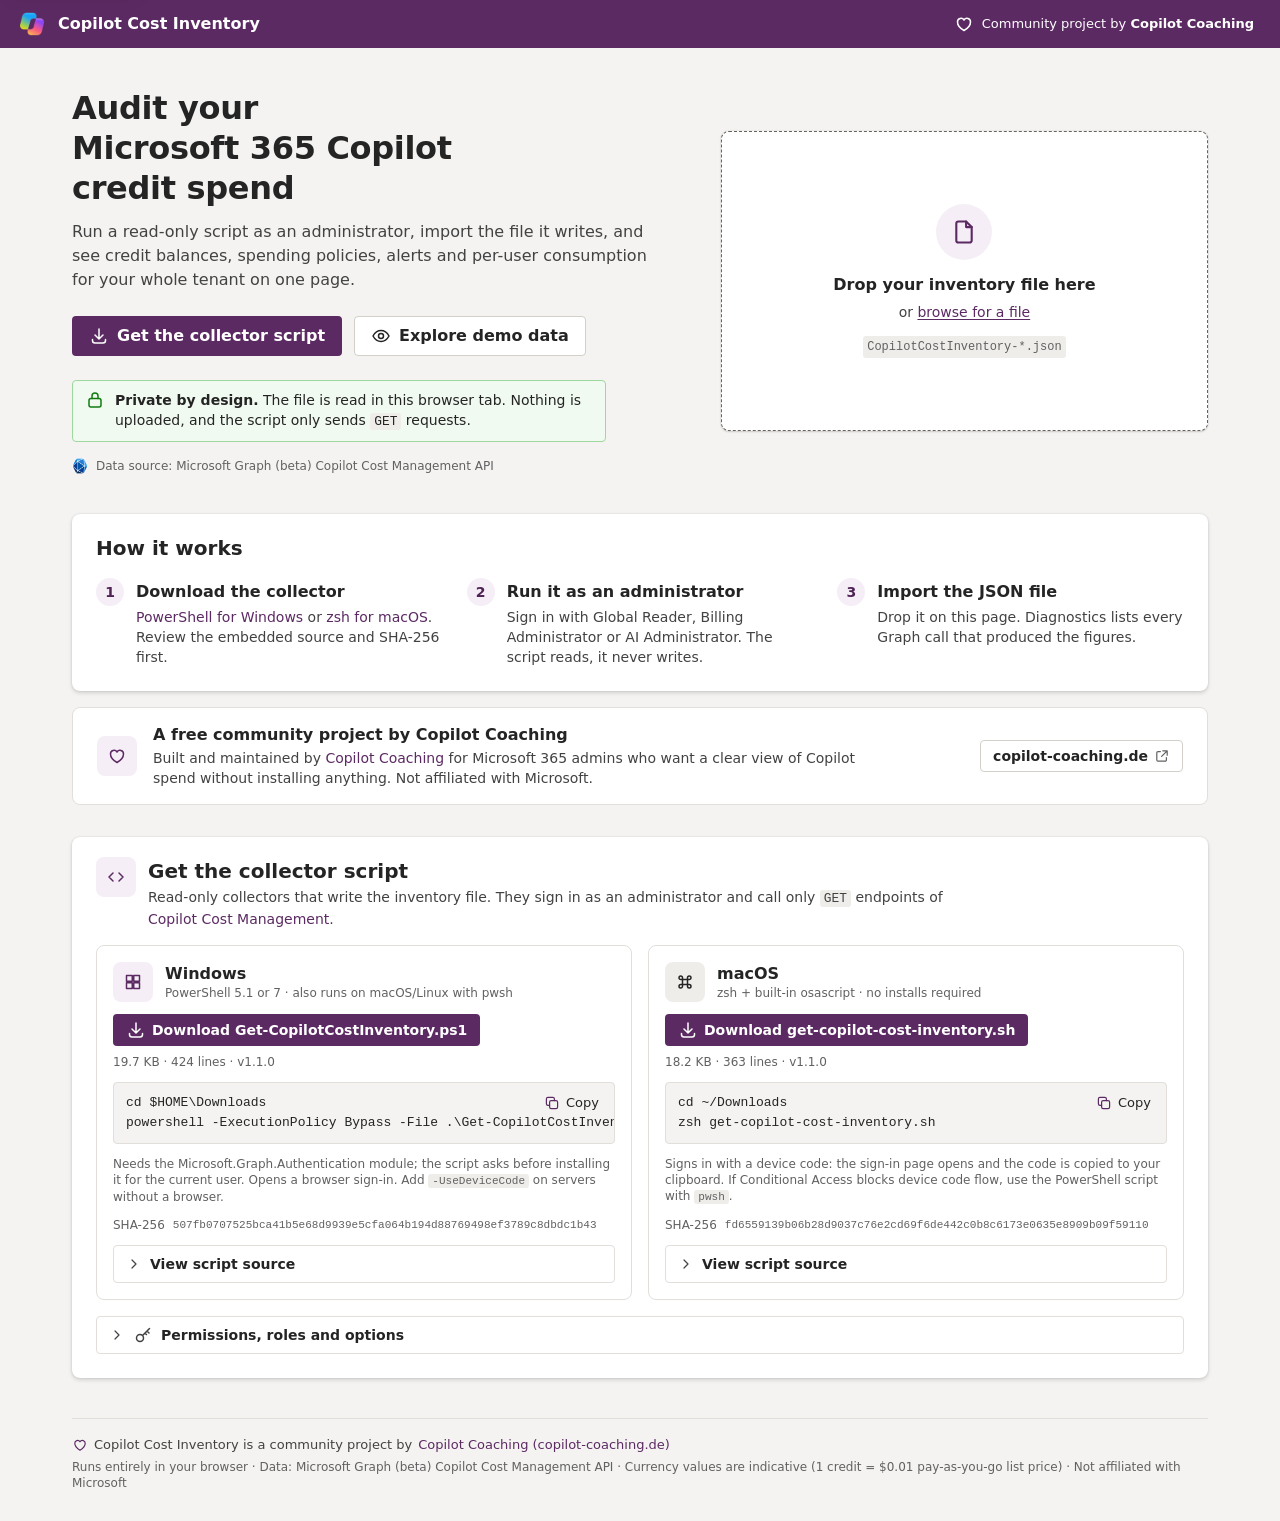
==== index.html @ 0630f965 "feat: initial import of Copilot Cost Inventory viewer and collector scripts Co-authored-by: Copilot " ====
<!doctype html>
<!--
  Copilot Cost Inventory viewer - generated by build.mjs from src/. Do not edit index.html directly.
  A community project by Copilot Coaching (copilot-coaching.de)

  Direction contract
  THESIS: A Microsoft 365 admin-center grade report for one tenant snapshot; it should feel like a page Microsoft forgot to ship.
  OWN-WORLD: Fluent 2 admin idiom - suite bar, collapsible nav rail, command bar, DetailsList tables, status icons, plum accent #5c2a63 on warm #f4f3f1.
  STORY: Import a file, see the whole tenant at once (balance, services, limits, policies, users, API calls), drill into any row.
  FIRST VIEWPORT: Landing - what it does, privacy promise, drop zone. Dashboard - tenant header, five KPIs, three charts.
  FORM: Dense cards, honest snapshot charts only (donuts, columns, bars, bullet meters with alert ticks), no time series,
  motion limited to data drawing in, count-up, nav indicator and row expansion.
-->
<html lang="en">
<head>
<meta charset="utf-8">
<meta name="viewport" content="width=device-width, initial-scale=1, viewport-fit=cover">
<meta name="description" content="Offline viewer for Microsoft 365 Copilot cost inventories: credits, spending policies and per-user consumption.">
<meta name="color-scheme" content="light dark">
<title>Copilot Cost Inventory</title>
<link rel="icon" href="[data-uri]">
<style>
/* Copilot Cost Inventory - Fluent 2 admin idiom. Tokens follow Fluent 2 web (light + dark). */
:root {
  color-scheme: light;
  --font: "Segoe UI Variable Text", "Segoe UI", -apple-system, BlinkMacSystemFont, system-ui, Roboto, "Helvetica Neue", sans-serif;
  --mono: ui-monospace, "Cascadia Mono", "SF Mono", Menlo, Consolas, monospace;
  --decel: cubic-bezier(0.1, 0.9, 0.2, 1);
  --std: cubic-bezier(0.33, 0, 0.67, 1);

  --bg: #f4f3f1; --nav: #ebe9e6; --nav-hover: #e2dfdb; --card: #ffffff; --card-2: #f9f8f7; --subtle: #efedea;
  --hover: #f7f6f4; --pressed: #e6e3df; --row-sel: #f5eef6; --detail: #f9f8f7; --code: #f4f3f1; --track: #ebe8e4;
  --stroke: #e2dfda; --stroke-2: #d3cfc9; --stroke-3: #efedea; --stroke-acc: #66625c;
  --fg1: #242424; --fg2: #424242; --fg3: #616161; --fg-dis: #bdbab5; --focus: #000000;
  --suite: #5c2a63; --brand: #5c2a63; --brand-bg: #5c2a63; --brand-hover: #4e2354; --brand-pressed: #3d1b42;
  --link: #5c2a63; --brand-tint: #f5eef6; --brand-fg: #4e2354; --brand-stroke: #dbc6de;
  --good: #107c10; --good-bg: #f1faf1; --good-bd: #9fd89f;
  --warn: #bc4b09; --warn-mark: #f7630c; --warn-bg: #fff9f5; --warn-bd: #fdcfb4;
  --bad: #c50f1f; --bad-bg: #fdf3f4; --bad-bd: #eeacb2;
  --muted: #8a8a8a; --viz-rest: #d2b7d6;
  --gold-bg: #fbf4dc; --gold-fg: #6f5600;
  --v1: #5c2a63; --v2: #2aa0a4; --v3: #ca5010; --v4: #e3008c; --v5: #57811b; --v6: #ae8c00; --v7: #3a96dd; --v8: #9373c0;
  --tip-bg: #242424; --tip-fg: #ffffff;
  --sh-2: 0 0 2px rgba(0, 0, 0, .12), 0 1px 2px rgba(0, 0, 0, .14);
  --sh-4: 0 0 2px rgba(0, 0, 0, .12), 0 2px 4px rgba(0, 0, 0, .14);
  --sh-16: 0 0 2px rgba(0, 0, 0, .12), 0 8px 16px rgba(0, 0, 0, .14);
  --sh-64: 0 0 8px rgba(0, 0, 0, .12), 0 32px 64px rgba(0, 0, 0, .14);
}
@media (prefers-color-scheme: dark) {
  :root {
    color-scheme: dark;
    --bg: #1e1d1c; --nav: #1a1918; --nav-hover: #2d2b29; --card: #292827; --card-2: #2e2d2b; --subtle: #33312f;
    --hover: #33312f; --pressed: #1e1d1c; --row-sel: #33203a; --detail: #242322; --code: #1e1d1c; --track: #3d3b39;
    --stroke: #3d3b39; --stroke-2: #52504d; --stroke-3: #33312f; --stroke-acc: #adaaa6;
    --fg1: #ffffff; --fg2: #d6d6d6; --fg3: #adadad; --fg-dis: #5c5a57; --focus: #ffffff;
    --suite: #4a2250; --brand: #cf9bd6; --brand-bg: #7a3a83; --brand-hover: #8a4894; --brand-pressed: #5c2a63;
    --link: #d9addf; --brand-tint: #2e1a31; --brand-fg: #e3c4e7; --brand-stroke: #5b3261;
    --good: #54b054; --good-bg: #052505; --good-bd: #107c10;
    --warn: #faa06b; --warn-mark: #f87528; --warn-bg: #411200; --warn-bd: #b44b0f;
    --bad: #dc626d; --bad-bg: #3b0509; --bad-bd: #8e1923;
    --muted: #8a8a8a; --viz-rest: #5b3a60;
    --gold-bg: #2e2600; --gold-fg: #e0c35a;
    --v1: #cf9bd6; --v2: #41b6ba; --v3: #e9835e; --v4: #f06cc0; --v5: #8cbd47; --v6: #d9b300; --v7: #8ac7f7; --v8: #b696e0;
    --tip-bg: #f5f5f5; --tip-fg: #242424;
    --sh-2: 0 0 2px rgba(0, 0, 0, .24), 0 1px 2px rgba(0, 0, 0, .28);
    --sh-4: 0 0 2px rgba(0, 0, 0, .24), 0 2px 4px rgba(0, 0, 0, .28);
    --sh-16: 0 0 2px rgba(0, 0, 0, .24), 0 8px 16px rgba(0, 0, 0, .28);
    --sh-64: 0 0 8px rgba(0, 0, 0, .24), 0 32px 64px rgba(0, 0, 0, .28);
  }
}

/* ---------- base ---------- */
*, *::before, *::after { box-sizing: border-box; }
html { scroll-behavior: smooth; -webkit-text-size-adjust: 100%; }
body { margin: 0; background: var(--bg); color: var(--fg1); font: 14px/20px var(--font); -webkit-font-smoothing: antialiased; }
h1, h2, h3, h4, p, ul, ol, dl, figure { margin: 0; }
a { color: var(--link); text-decoration: none; }
a:hover { text-decoration: underline; }
button, input, select { font: inherit; color: inherit; }
code, .mono { font-family: var(--mono); }
code { font-size: .92em; background: var(--subtle); border-radius: 3px; padding: 1px 4px; }
:focus-visible { outline: 2px solid var(--focus); outline-offset: 2px; border-radius: 4px; }
::selection { background: var(--brand-stroke); color: var(--fg1); }
svg.i { width: 20px; height: 20px; flex: none; fill: none; stroke: currentColor; stroke-width: 1.5; stroke-linecap: round; stroke-linejoin: round; }
svg.cr { width: .78em; height: .78em; margin-left: .22em; vertical-align: -.06em; fill: none; stroke: currentColor; stroke-width: 1.7; stroke-linecap: round; opacity: .62; }
/* Microsoft product logos: full color, never tinted; one data URI each after build */
.logo { display: inline-block; flex: none; width: 16px; height: 16px; background: center / contain no-repeat; -webkit-print-color-adjust: exact; print-color-adjust: exact; }
.lg-copilot { background-image: url("[data-uri]"); }
.lg-cowork { background-image: url("[data-uri]"); }
.lg-sharepoint { background-image: url("[data-uri]"); }
.lg-onedrive { background-image: url("[data-uri]"); }
.lg-agent { background-image: url("[data-uri]"); }
.lg-azure-subscription { background-image: url("[data-uri]"); }
.small { font-size: 12px; line-height: 16px; }
.muted { color: var(--fg3); }
.num, .m, .count, .kv, .hv, .cv { font-variant-numeric: tabular-nums; }
.num { text-align: right; white-space: nowrap; }
.m { display: inline-block; white-space: nowrap; }
.spacer { flex: 1; }
.skiplink { position: absolute; left: 8px; top: -48px; z-index: 200; background: var(--card); color: var(--fg1); padding: 8px 12px; border-radius: 4px; box-shadow: var(--sh-16); }
.skiplink:focus { top: 8px; }
body[data-view="landing"] .view-dash, body[data-view="dash"] .view-landing,
body[data-view="landing"] .view-dash-inline, body[data-view="dash"] .view-landing-inline { display: none !important; }

/* ---------- suite header ---------- */
.suite { position: sticky; top: 0; z-index: 40; height: 48px; display: flex; align-items: center; gap: 16px; padding: 0 16px; background: var(--suite); color: #fff; }
.suite a { color: #fff; }
.brand { display: flex; align-items: center; gap: 10px; font-size: 16px; line-height: 22px; border-radius: 4px; }
.brand:hover { text-decoration: none; }
.brand b { font-weight: 600; }
.brand .tile { width: 32px; height: 32px; display: grid; place-content: center; border-radius: 4px; transition: background .15s var(--std); }
.brand:hover .tile { background: rgba(255, 255, 255, .16); }
.brand .logo { width: 24px; height: 24px; }
.tenant-name { padding-left: 16px; border-left: 1px solid rgba(255, 255, 255, .45); font-size: 14px; white-space: nowrap; overflow: hidden; text-overflow: ellipsis; }
.tenant-name:empty { display: none; }
.credit-link { display: flex; align-items: center; gap: 8px; font-size: 13px; padding: 6px 10px; border-radius: 4px; white-space: nowrap; transition: background .15s var(--std); }
.credit-link:hover { background: rgba(255, 255, 255, .14); text-decoration: none; }
.credit-link b { font-weight: 600; }
.suite :focus-visible { outline-color: #fff; }

/* ---------- shell ---------- */
body[data-view="landing"] main { max-width: 1200px; margin: 0 auto; padding: 40px 32px 32px; }
body[data-view="dash"] .shell { display: grid; grid-template-columns: 232px minmax(0, 1fr); align-items: start; }
body[data-view="dash"] main { padding: 0 32px 32px; max-width: 1680px; min-width: 0; }
main:focus { outline: none; }
.nav-dash { position: sticky; top: 48px; z-index: 32; height: calc(100vh - 48px); overflow-y: auto; background: var(--nav); border-right: 1px solid var(--stroke); padding: 12px 8px; display: flex; flex-direction: column; gap: 2px; }
.nav-dash a { position: relative; z-index: 1; display: flex; align-items: center; gap: 12px; padding: 8px 12px; border-radius: 4px; color: var(--fg1); font-size: 14px; line-height: 20px; transition: background .15s var(--std); }
.nav-dash a svg { color: var(--fg2); }
.nav-dash a:hover { background: var(--nav-hover); text-decoration: none; }
.nav-dash a.active { background: var(--card); font-weight: 600; box-shadow: var(--sh-2); }
.nav-dash a.active svg { color: var(--brand); }
.nav-dash .ind { position: absolute; z-index: 2; left: 8px; top: 0; width: 3px; height: 20px; border-radius: 2px; background: var(--brand); opacity: 0; transform-origin: 0 0;
  transform: translateY(calc(var(--y, 12px) + 8px)) scaleY(var(--sy, 1)); transition: transform .3s var(--decel), opacity .15s; pointer-events: none; }
.nav-dash.ready .ind { opacity: 1; }
.nav-toggle { position: relative; z-index: 1; flex: none; display: flex; align-items: center; width: 44px; height: 36px; padding: 0 12px; margin-bottom: 6px; border: 0; border-radius: 4px; background: none; color: var(--fg2); cursor: pointer; transition: background .15s var(--std), color .15s var(--std); }
.nav-toggle:hover { background: var(--nav-hover); color: var(--fg1); }
.nav-toggle:active { background: var(--pressed); }
.nav-dash [data-tip]::after { content: attr(data-tip); position: absolute; left: calc(100% + 8px); top: 50%; z-index: 3; padding: 5px 10px 6px; border-radius: 4px; background: var(--tip-bg); color: var(--tip-fg); box-shadow: var(--sh-16);
  font-size: 12px; line-height: 16px; font-weight: 400; white-space: nowrap; pointer-events: none; opacity: 0; transform: translate(-4px, -50%); transition: opacity .12s var(--std), transform .2s var(--decel); }
.nav-dash a[data-tip]::after { display: none; }
.nav-dash [data-tip]:hover::after { opacity: 1; transform: translate(0, -50%); transition-delay: .3s; }
.nav-dash [data-tip]:focus-visible::after { opacity: 1; transform: translate(0, -50%); }
@media (min-width: 1025px) {
  body.nav-collapsed[data-view="dash"] .shell { grid-template-columns: 60px minmax(0, 1fr); }
  .nav-collapsed .nav-dash { overflow: visible; }
  .nav-collapsed .nav-dash a { gap: 0; }
  .nav-collapsed .nav-dash .lbl { position: absolute; width: 1px; height: 1px; overflow: hidden; clip: rect(0 0 0 0); white-space: nowrap; }
  .nav-collapsed .nav-dash a[data-tip]::after { display: block; }
}
::view-transition-old(root), ::view-transition-new(root) { animation-duration: .18s; animation-timing-function: var(--std); }
#overview, #policies, #users, #diagnostics, #scripts, #balance { scroll-margin-top: 112px; }

/* ---------- command bar ---------- */
.cmdbar { position: sticky; top: 48px; z-index: 30; display: flex; flex-wrap: wrap; align-items: center; gap: 4px; margin: 0 -32px 16px; padding: 8px 32px; background: var(--bg); border-bottom: 1px solid var(--stroke); }
.unit-label { font-size: 13px; color: var(--fg2); margin-right: 8px; }
.unit-switch { position: relative; display: inline-grid; grid-template-columns: repeat(3, 1fr); padding: 2px; border-radius: 4px; background: var(--subtle); border: 1px solid var(--stroke); }
.unit-switch .thumb { position: absolute; top: 2px; bottom: 2px; left: 2px; width: calc((100% - 4px) / 3); border-radius: 3px; background: var(--card); box-shadow: var(--sh-2);
  transform: translateX(calc(var(--i, 0) * 100%)); transition: transform .25s var(--decel); }
.unit-switch button { position: relative; z-index: 1; height: 26px; padding: 0 12px; border: 0; background: none; color: var(--fg2); font-size: 13px; font-weight: 600; cursor: pointer; border-radius: 3px; transition: color .15s; }
.unit-switch button[aria-checked="true"] { color: var(--brand-fg); }
.unit-switch button:hover { color: var(--fg1); }

/* ---------- buttons ---------- */
.btn { display: inline-flex; align-items: center; justify-content: center; gap: 6px; height: 32px; padding: 0 12px; border-radius: 4px; border: 1px solid var(--stroke-2); background: var(--card); color: var(--fg1);
  font-size: 14px; font-weight: 600; line-height: 20px; white-space: nowrap; cursor: pointer; text-decoration: none; transition: background .15s var(--std), border-color .15s var(--std), color .15s var(--std); }
.btn:hover { background: var(--hover); border-color: var(--stroke-acc); text-decoration: none; }
.btn:active { background: var(--pressed); }
.btn.primary { background: var(--brand-bg); border-color: transparent; color: #fff; }
.btn.primary:hover { background: var(--brand-hover); }
.btn.primary:active { background: var(--brand-pressed); }
.btn.subtle { background: transparent; border-color: transparent; font-weight: 400; }
.btn.subtle svg { color: var(--brand); }
.btn.subtle:hover { background: var(--subtle); }
.btn.large { height: 40px; padding: 0 16px; font-size: 16px; line-height: 22px; gap: 8px; }
.btn.small { height: 28px; padding: 0 8px; font-size: 13px; }
.btn.small svg { width: 16px; height: 16px; }
.btn:disabled { background: var(--subtle); border-color: var(--stroke); color: var(--fg-dis); cursor: not-allowed; }
.btn:disabled svg { color: var(--fg-dis); }
.row { display: flex; flex-wrap: wrap; align-items: center; gap: 8px 12px; }
.nw { white-space: nowrap; }
.tag { display: inline-flex; align-items: center; height: 20px; padding: 0 8px; border-radius: 4px; background: var(--brand-tint); color: var(--brand-fg); border: 1px solid var(--brand-stroke); font-size: 12px; font-weight: 600; white-space: nowrap; }

/* ---------- message bars ---------- */
.msg { display: flex; align-items: flex-start; gap: 10px; padding: 9px 12px; border-radius: 4px; border: 1px solid var(--stroke); background: var(--card-2); font-size: 14px; line-height: 20px; }
.msg > div { flex: 1; min-width: 0; padding-top: 0; }
.msg > svg.i { margin-top: 0; }
.msg .btn { flex: none; align-self: center; height: 28px; font-size: 13px; }
.msg.success { background: var(--good-bg); border-color: var(--good-bd); } .msg.success > svg { color: var(--good); }
.msg.warning { background: var(--warn-bg); border-color: var(--warn-bd); } .msg.warning > svg { color: var(--warn); }
.msg.error { background: var(--bad-bg); border-color: var(--bad-bd); } .msg.error > svg { color: var(--bad); }
.msg.info { background: var(--brand-tint); border-color: var(--brand-stroke); } .msg.info > svg { color: var(--brand); }
#dash > .msg { margin-bottom: 12px; }

/* ---------- landing ---------- */
.welcome { display: grid; grid-template-columns: minmax(0, 1.25fr) minmax(0, 1fr); gap: 40px; align-items: center; padding-bottom: 8px; }
.intro h1 { font-size: 32px; line-height: 40px; font-weight: 600; letter-spacing: -.01em; max-width: 18ch; }
.intro .lead { margin: 12px 0 24px; font-size: 16px; line-height: 24px; color: var(--fg2); max-width: 58ch; }
.intro .msg { margin-top: 24px; max-width: 60ch; }
.source { display: flex; align-items: center; gap: 8px; margin-top: 16px; font-size: 12px; line-height: 16px; color: var(--fg3); }
.source img { width: 16px; height: 16px; }
.dropzone { display: grid; justify-items: center; align-content: center; gap: 6px; min-height: 300px; padding: 32px; text-align: center; cursor: pointer; border-radius: 8px;
  background: var(--card); border: 1px dashed var(--stroke-acc); box-shadow: var(--sh-2); transition: background .2s var(--std), border-color .2s var(--std); }
.dropzone:hover, .dropzone:focus-visible { background: var(--brand-tint); border-color: var(--brand); }
.dropzone .dz-icon { width: 56px; height: 56px; display: grid; place-content: center; border-radius: 50%; background: var(--brand-tint); color: var(--brand); margin-bottom: 8px; transition: transform .3s var(--decel); }
.dropzone .dz-icon svg { width: 28px; height: 28px; }
.dropzone:hover .dz-icon { transform: translateY(-2px); }
.dropzone strong { font-size: 16px; line-height: 22px; font-weight: 600; }
.dropzone span { color: var(--fg2); }
.dropzone u { color: var(--link); text-underline-offset: 2px; }
.dropzone code { margin-top: 8px; font-size: 12px; color: var(--fg3); }
.panel { margin-top: 32px; padding: 20px 24px 24px; background: var(--card); border-radius: 8px; box-shadow: var(--sh-4); }
.how h2 { font-size: 20px; line-height: 28px; font-weight: 600; margin-bottom: 16px; }
.steps { list-style: none; padding: 0; display: grid; grid-template-columns: repeat(3, minmax(0, 1fr)); gap: 24px; }
.steps li { display: flex; gap: 12px; }
.step-n { flex: none; width: 28px; height: 28px; display: grid; place-content: center; border-radius: 50%; background: var(--brand-tint); color: var(--brand-fg); font-weight: 600; font-size: 14px; }
.steps h3 { font-size: 16px; line-height: 22px; font-weight: 600; margin: 3px 0 4px; }
.steps p { color: var(--fg2); }
.community { display: flex; align-items: center; gap: 16px; margin-top: 16px; padding: 16px 24px; border-radius: 8px; border: 1px solid var(--stroke); background: var(--card); }
.community .cc-mark { flex: none; width: 40px; height: 40px; display: grid; place-content: center; border-radius: 8px; background: var(--brand-tint); color: var(--brand); }
.community > div { flex: 1; min-width: 0; }
.community h2 { font-size: 16px; line-height: 22px; font-weight: 600; margin-bottom: 2px; }
.community p { color: var(--fg2); max-width: 80ch; }
.community .btn svg { width: 16px; height: 16px; color: var(--fg3); }

/* ---------- scripts ---------- */
body[data-view="dash"] #scripts { margin-top: 12px; }
.panel-head { display: flex; align-items: flex-start; gap: 12px; margin-bottom: 16px; }
.ptile { flex: none; width: 40px; height: 40px; display: grid; place-content: center; border-radius: 8px; background: var(--brand-tint); color: var(--brand); }
.panel-head h2 { font-size: 20px; line-height: 28px; font-weight: 600; }
.panel-head .sub { margin-top: 2px; color: var(--fg2); max-width: 90ch; }
.dl-grid { display: grid; grid-template-columns: repeat(2, minmax(0, 1fr)); gap: 16px; }
.dl { display: grid; grid-template-columns: minmax(0, 1fr); gap: 12px; align-content: start; padding: 16px; border-radius: 8px; border: 1px solid var(--stroke); background: var(--card); min-width: 0; container-type: inline-size; }
.dl.rec { border-color: var(--brand-stroke); box-shadow: 0 0 0 1px var(--brand-stroke); }
.dl .os { display: flex; align-items: center; gap: 12px; }
.dl .os .tag { margin-left: auto; align-self: flex-start; }
.os-tile { flex: none; width: 40px; height: 40px; display: grid; place-content: center; border-radius: 8px; background: var(--subtle); color: var(--fg1); }
.os-tile.windows { background: var(--brand-tint); color: var(--brand); }
.dl h3 { font-size: 16px; line-height: 22px; font-weight: 600; }
.dl .os small { display: block; font-size: 12px; line-height: 16px; color: var(--fg3); }
.cmd { position: relative; border: 1px solid var(--stroke); border-radius: 4px; background: var(--code); }
.cmd pre { margin: 0; padding: 10px 92px 10px 12px; font: 13px/20px var(--mono); overflow-x: auto; }
.cmd .btn { position: absolute; top: 6px; right: 6px; }
.facts { display: flex; gap: 8px; font-size: 12px; line-height: 16px; color: var(--fg3); min-width: 0; }
.facts code { background: none; padding: 0; word-break: break-all; }
details.box { border: 1px solid var(--stroke); border-radius: 4px; background: var(--card); }
details.box > summary { display: flex; align-items: center; gap: 8px; padding: 8px 12px; cursor: pointer; list-style: none; font-weight: 600; border-radius: 4px; transition: background .15s var(--std); }
details.box > summary::-webkit-details-marker { display: none; }
details.box > summary:hover { background: var(--hover); }
details.box > summary svg { color: var(--fg2); }
.chev { width: 16px !important; height: 16px !important; transition: transform .2s var(--decel); }
details[open] > summary .chev { transform: rotate(90deg); }
details.box[open] > summary { border-bottom: 1px solid var(--stroke); border-radius: 4px 4px 0 0; }
pre.src { margin: 0; max-height: 420px; overflow: auto; padding: 12px; font: 12px/18px var(--mono); background: var(--code); border-radius: 0 0 4px 4px; }
.perm { margin-top: 16px; }
.perm-grid { display: grid; grid-template-columns: minmax(0, 1fr) minmax(0, 1.2fr); gap: 24px; padding: 4px 16px 16px; }
.perm-grid h3 { font-size: 14px; line-height: 20px; font-weight: 600; margin: 16px 0 8px; }
.perm-grid ul { padding-left: 18px; margin-bottom: 12px; line-height: 20px; }
.perm-grid p { margin-bottom: 12px; }
table.opt { width: 100%; border-collapse: collapse; font-size: 13px; }
table.opt th { text-align: left; font-size: 12px; font-weight: 600; color: var(--fg2); padding: 6px 8px; border-bottom: 1px solid var(--stroke-2); }
table.opt td { padding: 6px 8px; border-bottom: 1px solid var(--stroke-3); vertical-align: top; }
footer { margin-top: 40px; padding-top: 16px; border-top: 1px solid var(--stroke); display: grid; gap: 4px; }
.powered { display: flex; align-items: center; gap: 6px; font-size: 13px; color: var(--fg2); }
.powered svg { width: 16px; height: 16px; color: var(--brand); }

/* ---------- dashboard header ---------- */
.page-head { padding: 4px 0 16px; }
.crumbs { display: flex; align-items: center; gap: 4px; font-size: 13px; color: var(--fg2); }
.crumbs a { color: var(--fg2); }
.crumbs svg { width: 14px; height: 14px; color: var(--fg3); }
.crumbs [aria-current] { color: var(--fg1); }
.title-row { display: flex; align-items: center; gap: 12px; margin: 4px 0 6px; }
.title-row h1 { font-size: 28px; line-height: 36px; font-weight: 600; }
.meta { list-style: none; padding: 0; display: flex; flex-wrap: wrap; gap: 4px 20px; font-size: 13px; color: var(--fg2); }
.meta li { display: flex; align-items: center; gap: 6px; }
.meta svg { width: 16px; height: 16px; color: var(--fg3); }

/* ---------- cards ---------- */
.card { background: var(--card); border-radius: 8px; box-shadow: var(--sh-4); padding: 16px 20px 20px; min-width: 0; }
#dash > .card { margin-bottom: 12px; }
.ch { display: flex; flex-wrap: wrap; align-items: center; justify-content: space-between; gap: 4px 12px; margin-bottom: 16px; }
.ch h2 { display: flex; align-items: center; gap: 8px; font-size: 16px; line-height: 22px; font-weight: 600; }
.ch h2 > svg { color: var(--brand); }
.hint { font-size: 12px; line-height: 16px; color: var(--fg3); }
.count-pill { display: inline-block; min-width: 22px; padding: 0 7px; border-radius: 10px; background: var(--subtle); color: var(--fg2); font-size: 12px; line-height: 20px; font-weight: 600; text-align: center; }
.empty { display: flex; flex-direction: column; align-items: center; gap: 8px; padding: 28px 16px; color: var(--fg3); text-align: center; }
.empty svg { width: 28px; height: 28px; }
.fine { margin-top: 12px; font-size: 12px; line-height: 16px; color: var(--fg3); }

/* ---------- KPIs ---------- */
.kpis { display: grid; grid-template-columns: repeat(5, minmax(0, 1fr)); gap: 12px; margin-bottom: 12px; }
.kpi { display: flex; flex-direction: column; padding: 16px; background: var(--card); border-radius: 8px; box-shadow: var(--sh-4); min-width: 0; }
.kh { display: flex; align-items: center; gap: 10px; min-height: 36px; }
.kh h3 { font-size: 13px; line-height: 18px; font-weight: 600; color: var(--fg2); }
.ktile { flex: none; width: 32px; height: 32px; display: grid; place-content: center; border-radius: 6px; }
.ktile.t-brand { background: var(--brand-tint); color: var(--brand); }
.ktile.t-gold { background: var(--gold-bg); color: var(--gold-fg); }
.ktile.t-green { background: var(--good-bg); color: var(--good); }
.ktile.t-red { background: var(--bad-bg); color: var(--bad); }
.ktile.t-logo { background: var(--subtle); }
.ktile > .logo { width: 20px; height: 20px; }
.kv { margin-top: 12px; font-size: 28px; line-height: 36px; font-weight: 600; white-space: nowrap; overflow: hidden; text-overflow: ellipsis; }
.ks { font-size: 12px; line-height: 16px; color: var(--fg2); }
.kpi .meter { margin-top: 12px; }
.kchips { display: flex; flex-wrap: wrap; gap: 4px 12px; margin-top: 10px; }
.kchips .st { font-size: 12px; }

/* ---------- status ---------- */
.st { display: inline-flex; align-items: center; gap: 6px; white-space: nowrap; font-size: 13px; color: var(--fg1); }
.st svg { width: 16px; height: 16px; }
.st.good svg { color: var(--good); }
.st.warn svg { color: var(--warn); }
.st.bad svg, .st.block svg { color: var(--bad); }
.st.skip svg { color: var(--fg3); }
.st.info svg { color: var(--brand); }

/* ---------- charts ---------- */
.viz-grid { display: grid; gap: 12px; margin-bottom: 12px; }
.viz-grid.three { grid-template-columns: repeat(3, minmax(0, 1fr)); }
.viz-grid.two { grid-template-columns: repeat(2, minmax(0, 1fr)); }
.viz-grid > .card { container-type: inline-size; }
.sw { display: inline-block; flex: none; width: 10px; height: 10px; border-radius: 2px; background: var(--c); }
.legend { list-style: none; padding: 0; margin-top: 10px; display: flex; flex-wrap: wrap; gap: 4px 16px; font-size: 12px; line-height: 16px; color: var(--fg2); }
.legend li { display: flex; align-items: center; gap: 6px; }
.legend b { color: var(--fg1); font-weight: 600; margin-left: 2px; }
.legend.col { flex-direction: column; }
.legend.col b { margin-left: auto; }

.donut { position: relative; width: 132px; aspect-ratio: 1; flex: none; }
.donut > svg { width: 100%; height: 100%; transform: rotate(-90deg); display: block; }
.donut > svg > circle { fill: none; stroke-width: 13; }
.donut .track { stroke: var(--track); }
.donut .seg { stroke-dasharray: var(--da); stroke-dashoffset: var(--do); transition: stroke-dasharray .8s var(--decel) calc(var(--d, 0) * 90ms + 80ms); }
.reveal:not(.in) .donut .seg { stroke-dasharray: 0 100; }
.donut figcaption { position: absolute; inset: 0; display: grid; place-content: center; text-align: center; }
.donut figcaption b { font-size: 18px; line-height: 24px; font-weight: 600; }
.donut figcaption small { font-size: 12px; line-height: 16px; color: var(--fg3); }

.meter { position: relative; display: block; height: 6px; border-radius: 3px; background: var(--track); }
.meter > i { display: block; height: 100%; width: var(--w); border-radius: 3px; background: var(--brand); transform-origin: left; transition: transform .7s var(--decel) calc(var(--d, 0) * 60ms + 80ms); }
.meter.warn > i { background: var(--warn-mark); }
.meter.bad > i { background: var(--bad); }
.meter > b { position: absolute; top: -3px; bottom: -3px; width: 2px; margin-left: -1px; border-radius: 1px; background: var(--fg2); }
.reveal:not(.in) .meter > i { transform: scaleX(0); }

.stackbar { display: block; height: 8px; border-radius: 4px; background: var(--track); overflow: hidden; }
.stackbar.tall { height: 12px; }
.sb-fill { display: flex; height: 100%; width: var(--w); transform-origin: left; transition: transform .7s var(--decel) calc(var(--d, 0) * 60ms + 80ms); }
.sb-fill > i { display: block; height: 100%; width: var(--w); background: var(--c); }
.sb-fill > i + i { box-shadow: inset 1px 0 0 var(--card); }
.reveal:not(.in) .sb-fill { transform: scaleX(0); }

.balance, .svc { display: grid; grid-template-columns: 132px minmax(0, 1fr); gap: 20px; align-items: center; }
.kvl { display: grid; }
.kvl > div { display: flex; justify-content: space-between; align-items: center; gap: 12px; padding: 6px 0; border-bottom: 1px solid var(--stroke-3); }
.kvl > div:last-child { border-bottom: 0; }
.kvl dt { display: flex; align-items: center; gap: 8px; color: var(--fg2); }
.kvl dd { margin: 0; font-weight: 600; text-align: right; }
.mix { margin-top: 16px; }
.mix-head { font-size: 12px; line-height: 16px; font-weight: 600; color: var(--fg2); margin-bottom: 6px; }
.legend-tbl { width: 100%; border-collapse: collapse; font-size: 13px; }
.legend-tbl th { text-align: left; font-size: 12px; font-weight: 600; color: var(--fg3); padding: 0 6px 6px; border-bottom: 1px solid var(--stroke); }
.legend-tbl th.num { text-align: right; }
.legend-tbl td { padding: 6px; border-bottom: 1px solid var(--stroke-3); }
.legend-tbl tr:last-child td { border-bottom: 0; }
.svc-name { display: inline-flex; align-items: center; gap: 6px; white-space: nowrap; }
.svc-name svg { width: 16px; height: 16px; color: var(--fg2); }

.cols { display: grid; grid-auto-flow: column; grid-auto-columns: minmax(0, 1fr); gap: 8px; height: 196px; }
.col { display: grid; grid-template-rows: auto minmax(0, 1fr) 32px; gap: 4px; text-align: center; min-width: 0; }
.cv { font-size: 13px; font-weight: 600; }
.cbar { display: flex; align-items: flex-end; border-bottom: 1px solid var(--stroke-2); }
.cbar > i { display: block; width: 100%; height: var(--h); border-radius: 4px 4px 0 0; background: var(--brand); transform-origin: bottom; transition: transform .7s var(--decel) calc(var(--d, 0) * 70ms + 80ms); }
.cbar > i.warn { background: var(--warn-mark); }
.cbar > i.bad { background: var(--bad); }
.cbar > i.muted { background: var(--muted); }
.reveal:not(.in) .cbar > i { transform: scaleY(0); }
.cl { font-size: 12px; line-height: 14px; color: var(--fg2); }

.hrows { display: grid; gap: 12px; }
.hrow { display: grid; grid-template-columns: minmax(0, 38%) minmax(0, 1fr) 84px; gap: 12px; align-items: center; }
.hl { display: flex; flex-direction: column; min-width: 0; }
.hl b, .hl small, .person b, .person small { white-space: nowrap; overflow: hidden; text-overflow: ellipsis; }
.hl b { font-weight: 600; }
.hl small { font-size: 12px; line-height: 16px; color: var(--fg3); }
.hl.person { flex-direction: row; }
.hv { text-align: right; font-weight: 600; font-size: 13px; }
.hrows.compact { gap: 8px; }
.hrows.compact .hrow { grid-template-columns: minmax(0, 44%) minmax(0, 1fr) 36px; }
.hrows.compact .hl { font-size: 13px; }

/* ---------- people ---------- */
.person { display: flex; align-items: center; gap: 10px; min-width: 0; }
.person > span:last-child { display: flex; flex-direction: column; min-width: 0; }
.person small { font-size: 12px; line-height: 16px; color: var(--fg3); }
.av { flex: none; width: 28px; height: 28px; border-radius: 50%; display: inline-grid; place-content: center; font-size: 11px; font-weight: 600; letter-spacing: .02em; }
.person.sm { gap: 8px; }
.person.sm .av { width: 20px; height: 20px; font-size: 9px; }
.pgrid .person b { font-weight: 400; }
.av.c0 { background: #f3e9f4; color: #5c2a63; } .av.c1 { background: #dff6f6; color: #00666d; }
.av.c2 { background: #e7ecee; color: #36505a; } .av.c3 { background: #fdeaf4; color: #9b0062; }
.av.c4 { background: #fcefe2; color: #8a3707; } .av.c5 { background: #e7f5e3; color: #2c6b1d; }
.av.c6 { background: #fef7d9; color: #6f5c00; } .av.c7 { background: #eeeef9; color: #3f4583; }
@media (prefers-color-scheme: dark) {
  .av.c0 { background: #5c2a63; color: #f3e9f4; } .av.c1 { background: #00666d; color: #dff6f6; }
  .av.c2 { background: #36505a; color: #e7ecee; } .av.c3 { background: #9b0062; color: #fdeaf4; }
  .av.c4 { background: #8a3707; color: #fcefe2; } .av.c5 { background: #2c6b1d; color: #e7f5e3; }
  .av.c6 { background: #6f5c00; color: #fef7d9; } .av.c7 { background: #3f4583; color: #eeeef9; }
}

/* ---------- details lists (tables) ---------- */
.tbl-wrap { overflow-x: auto; -webkit-overflow-scrolling: touch; }
table.list { width: 100%; border-collapse: collapse; font-size: 14px; line-height: 20px; }
table.list th { text-align: left; font-size: 12px; line-height: 16px; font-weight: 600; color: var(--fg2); padding: 8px 10px; border-bottom: 1px solid var(--stroke-2); white-space: nowrap; }
table.list th.num { text-align: right; }
table.list td { padding: 10px; border-bottom: 1px solid var(--stroke-3); vertical-align: middle; }
table.list tbody tr { transition: background .12s var(--std); }
table.list tbody tr:hover > td { background: var(--hover); }
table.list .xcol { width: 32px; padding-right: 0; color: var(--fg3); }
tr.xrow { cursor: pointer; }
tr.xrow:focus-visible { outline: 2px solid var(--focus); outline-offset: -2px; }
tr.xrow.open > td { background: var(--row-sel); }
tr.xrow.open .chev { transform: rotate(90deg); color: var(--brand); }
.lead-cell b { display: block; font-weight: 600; }
.lead-cell small { display: block; font-size: 12px; line-height: 16px; color: var(--fg3); max-width: 280px; white-space: nowrap; overflow: hidden; text-overflow: ellipsis; }
.wide { min-width: 190px; }
.mcell { display: grid; gap: 6px; min-width: 170px; }
.mcell .small b { font-weight: 600; }
.unl { font-size: 13px; color: var(--fg3); }
.svc-icons { display: flex; gap: 4px; }
.si { width: 26px; height: 26px; display: grid; place-content: center; border-radius: 4px; color: var(--c); background: var(--subtle); background: color-mix(in srgb, var(--c) 13%, transparent); }
.si svg { width: 16px; height: 16px; }
.si.off { color: var(--fg-dis); background: var(--subtle); }
.si:has(> .logo) { background: var(--subtle); }
.si.off > .logo { filter: grayscale(1); opacity: .45; }
.alert { display: inline-flex; align-items: center; gap: 4px; font-size: 13px; color: var(--fg3); white-space: nowrap; }
.alert > svg { width: 16px; height: 16px; }
.alert.on { color: var(--fg1); }
.alert.on > svg { color: var(--brand); }
.mini { display: block; min-width: 96px; }
tr.xdetail > td { padding: 0; background: var(--detail); border-bottom: 1px solid var(--stroke); }
.inner { padding: 16px 20px 20px 52px; animation: rise .28s var(--decel); }
.inner.stack { display: grid; gap: 12px; }
.pgrid { display: grid; grid-template-columns: repeat(4, minmax(0, 1fr)); gap: 24px; }
.pgrid h4 { display: flex; align-items: center; gap: 6px; font-size: 13px; line-height: 18px; font-weight: 600; margin-bottom: 8px; }
.pgrid h4 svg { width: 16px; height: 16px; color: var(--fg3); }
.li { display: flex; justify-content: space-between; align-items: center; gap: 12px; padding: 5px 0; font-size: 13px; border-bottom: 1px solid var(--stroke-3); }
.li:last-child { border-bottom: 0; }
.id { margin-top: 8px; word-break: break-all; }
.sub-tbl { width: 100%; border-collapse: collapse; font-size: 13px; background: var(--card); border: 1px solid var(--stroke); border-radius: 4px; }
.sub-tbl th { text-align: left; font-size: 12px; font-weight: 600; color: var(--fg2); padding: 6px 8px; border-bottom: 1px solid var(--stroke-2); white-space: nowrap; }
.sub-tbl th.num { text-align: right; }
.sub-tbl td { padding: 6px 8px; border-bottom: 1px solid var(--stroke-3); }
@keyframes rise { from { opacity: 0; transform: translateY(-4px); } }

/* ---------- users toolbar ---------- */
.toolbar { display: flex; flex-wrap: wrap; align-items: center; gap: 8px; margin-bottom: 12px; }
.search { display: flex; align-items: center; gap: 6px; height: 32px; padding: 0 10px; border-radius: 4px; border: 1px solid var(--stroke-2); border-bottom-color: var(--stroke-acc); background: var(--card); transition: box-shadow .15s; }
.search:focus-within { box-shadow: inset 0 -2px 0 var(--brand); border-bottom-color: var(--brand); }
.search svg { width: 16px; height: 16px; color: var(--fg3); }
.search input { border: 0; outline: 0; background: none; width: 220px; height: 30px; }
.toolbar select { height: 32px; padding: 0 30px 0 10px; border-radius: 4px; border: 1px solid var(--stroke-2); border-bottom-color: var(--stroke-acc); background-color: var(--card); color: var(--fg1); cursor: pointer;
  -webkit-appearance: none; appearance: none; background-image: linear-gradient(45deg, transparent 50%, var(--fg2) 50%), linear-gradient(135deg, var(--fg2) 50%, transparent 50%);
  background-position: calc(100% - 15px) 14px, calc(100% - 10px) 14px; background-size: 5px 5px; background-repeat: no-repeat; }
.toolbar select:hover, .search:hover { border-color: var(--stroke-acc); }
.toolbar select:focus-visible { outline: none; box-shadow: inset 0 -2px 0 var(--brand); border-bottom-color: var(--brand); }
.pills { display: inline-flex; gap: 4px; }
.pill { display: inline-flex; align-items: center; gap: 6px; height: 28px; padding: 0 12px; border-radius: 14px; border: 1px solid var(--stroke-2); background: var(--card); font-size: 13px; cursor: pointer; transition: background .15s var(--std), border-color .15s var(--std), color .15s var(--std); }
.pill b { font-weight: 600; color: var(--fg2); }
.pill:hover { background: var(--hover); }
.pill[aria-pressed="true"] { background: var(--brand-tint); border-color: var(--brand-stroke); color: var(--brand-fg); }
.pill[aria-pressed="true"] b { color: var(--brand-fg); }
#ucount { font-size: 12px; }
.more { display: flex; justify-content: center; }
.more:not(:empty) { padding-top: 12px; }

/* ---------- diagnostics ---------- */
.stats { display: grid; grid-template-columns: repeat(5, minmax(0, 1fr)); gap: 1px; background: var(--stroke); border: 1px solid var(--stroke); border-radius: 8px; overflow: hidden; margin-bottom: 20px; }
.stats > div { display: grid; gap: 2px; padding: 12px 16px; background: var(--card); }
.stats small { font-size: 12px; line-height: 16px; color: var(--fg2); }
.stats b { font-size: 20px; line-height: 28px; font-weight: 600; }
.stats b.txt { font-size: 14px; }
.stats b.warn-t { color: var(--warn); }
.diag-grid { display: grid; grid-template-columns: minmax(0, 1fr) minmax(0, 1.2fr) minmax(0, 1fr); gap: 32px; margin-bottom: 20px; }
.diag-grid h3 { font-size: 14px; line-height: 20px; font-weight: 600; margin-bottom: 10px; }
.kvl.run { font-size: 13px; align-self: start; }
.stack { display: grid; gap: 12px; }
details.box .content { min-width: 0; }
table.list.dense td { padding: 4px 10px; font-size: 13px; }
table.list .path { word-break: break-all; font-size: 12px; }
pre.json { margin: 0; max-height: 480px; overflow: auto; padding: 12px; font: 12px/18px var(--mono); background: var(--code); border-radius: 0 0 4px 4px; }
.json .k { color: var(--brand-fg); } .json .s { color: var(--good); } .json .b { color: var(--gold-fg); } .json .n { color: var(--warn); }

/* ---------- overlays ---------- */
#dropOverlay { position: fixed; inset: 0; z-index: 100; display: grid; place-items: center; background: rgba(92, 42, 99, .1); opacity: 0; pointer-events: none; transition: opacity .2s var(--std); }
#dropOverlay > div { display: grid; justify-items: center; gap: 6px; padding: 32px 56px; border-radius: 8px; background: var(--card); box-shadow: var(--sh-64); border: 1px dashed var(--brand); transform: scale(.96); transition: transform .3s var(--decel); }
#dropOverlay svg { width: 32px; height: 32px; color: var(--brand); }
#dropOverlay b { font-size: 16px; line-height: 22px; font-weight: 600; }
#dropOverlay span { font-size: 13px; color: var(--fg2); }
body.dragging #dropOverlay { opacity: 1; }
body.dragging #dropOverlay > div { transform: none; }
#toast { position: fixed; left: 50%; bottom: 24px; z-index: 110; display: flex; align-items: center; gap: 8px; max-width: min(92vw, 520px); padding: 10px 16px; border-radius: 4px; background: var(--card); color: var(--fg1);
  box-shadow: var(--sh-16); opacity: 0; transform: translate(-50%, 12px); transition: opacity .2s var(--std), transform .3s var(--decel); pointer-events: none; }
#toast:empty { display: none; }
#toast.show { opacity: 1; transform: translate(-50%, 0); }
#toast svg { color: var(--good); }
#toast.err svg { color: var(--bad); }

/* ---------- unit change: values cross-fade ---------- */
#dash.swap .m { animation: swapA .32s var(--decel); }
#dash.swap.swap-b .m { animation-name: swapB; }
@keyframes swapA { from { opacity: 0; transform: translateY(3px); } }
@keyframes swapB { from { opacity: 0; transform: translateY(3px); } }

/* ---------- responsive ---------- */
@media (max-width: 1360px) {
  .kpis { grid-template-columns: repeat(3, minmax(0, 1fr)); }
  .viz-grid.three { grid-template-columns: repeat(2, minmax(0, 1fr)); }
  .viz-grid.three > :last-child { grid-column: 1 / -1; }
  .pgrid { grid-template-columns: repeat(2, minmax(0, 1fr)); }
  .diag-grid { grid-template-columns: minmax(0, 1fr) minmax(0, 1fr); }
  .diag-grid .kvl.run { grid-column: 1 / -1; grid-template-columns: repeat(auto-fit, minmax(200px, 1fr)); column-gap: 24px; }
  .diag-grid .kvl.run > div:last-child { border-bottom: 1px solid var(--stroke-3); }
}
@media (max-width: 1024px) {
  body[data-view="dash"] .shell { display: block; }
  .nav-dash { position: sticky; top: 48px; z-index: 35; height: auto; flex-direction: row; overflow-x: auto; padding: 0 16px; gap: 4px; border-right: 0; border-bottom: 1px solid var(--stroke); background: var(--card); scrollbar-width: none; }
  .nav-dash::-webkit-scrollbar { display: none; }
  .nav-toggle { display: none; }
  .nav-dash a { padding: 12px 10px; white-space: nowrap; }
  .nav-dash a.active { background: none; box-shadow: none; }
  .nav-dash a:hover { background: var(--hover); }
  .nav-dash .ind { left: 0; top: auto; bottom: 0; width: 100px; height: 3px; transform: translateX(calc(var(--x, 0px) + 10px)) scaleX(var(--sx, .6)); transition: transform .3s var(--decel), opacity .15s; }
  .cmdbar { position: static; }
  #overview, #policies, #users, #diagnostics, #scripts, #balance { scroll-margin-top: 104px; }
  .viz-grid.two { grid-template-columns: minmax(0, 1fr); }
  .welcome { grid-template-columns: minmax(0, 1fr); gap: 24px; }
  .dropzone { min-height: 200px; }
}
@media (max-width: 760px) {
  body[data-view="landing"] main, body[data-view="dash"] main { padding-left: 16px; padding-right: 16px; }
  body[data-view="landing"] main { padding-top: 24px; }
  .cmdbar { margin: 0 -16px 12px; padding: 8px 16px; }
  .cmdbar .btn.subtle { padding: 0 8px; }
  .cmdbar .btn.subtle .lbl, .credit-link .lbl { position: absolute; width: 1px; height: 1px; overflow: hidden; clip: rect(0 0 0 0); white-space: nowrap; }
  .unit-label { display: none; }
  .tenant-name { display: none; }
  .intro h1 { font-size: 28px; line-height: 36px; }
  .steps, .dl-grid, .perm-grid, .viz-grid.three, .diag-grid { grid-template-columns: minmax(0, 1fr); }
  .kpis { grid-template-columns: repeat(2, minmax(0, 1fr)); gap: 8px; }
  .kpi { padding: 12px; }
  .kv { font-size: 22px; line-height: 28px; margin-top: 8px; }
  .kpis > :last-child { grid-column: 1 / -1; }
  .card { padding: 14px 14px 16px; }
  .stats { grid-template-columns: repeat(2, minmax(0, 1fr)); }
  .stats > div:last-child { grid-column: 1 / -1; }
  .pgrid { grid-template-columns: minmax(0, 1fr); gap: 16px; }
  .inner { padding: 12px 14px 16px; }
  .hrow { grid-template-columns: minmax(0, 1fr) 76px; gap: 4px 12px; }
  .hrow > .stackbar { grid-column: 1 / -1; grid-row: 2; }
  .hrows.compact .hrow { grid-template-columns: minmax(0, 1fr) 36px; }
  .search { flex: 1 1 100%; }
  .search input { width: 100%; }
  .toolbar select { flex: 1 1 140px; }
  .community { flex-wrap: wrap; padding: 16px; }
  .panel { padding: 16px; }
  .cmd pre { padding-right: 12px; padding-top: 40px; }
  .msg { flex-wrap: wrap; }
  .msg > div { flex-basis: calc(100% - 30px); }
  .msg .btn { margin-left: 30px; }
}
@container (max-width: 460px) {
  .dl .os { flex-wrap: wrap; gap: 6px 12px; }
  .dl .os > div { flex: 1 1 calc(100% - 52px); min-width: 0; }
  .dl .os .tag { margin-left: 52px; }
  .dl .row .btn { white-space: normal; height: auto; min-height: 32px; padding-top: 6px; padding-bottom: 6px; text-align: left; min-width: 0; max-width: 100%; overflow-wrap: anywhere; }
}
@container (max-width: 440px) {
  .hrow { grid-template-columns: minmax(0, 1fr) auto; gap: 4px 12px; }
  .hrow > .stackbar { grid-column: 1 / -1; grid-row: 2; }
}
@container (max-width: 400px) {
  .balance, .svc { grid-template-columns: minmax(0, 1fr); justify-items: center; }
  .balance .kvl, .svc .legend-tbl { width: 100%; }
}

/* ---------- reduced motion ---------- */
@media (prefers-reduced-motion: reduce) {
  html { scroll-behavior: auto; }
  *, *::before, *::after { animation-duration: .01ms !important; animation-iteration-count: 1 !important; transition-duration: .01ms !important; transition-delay: 0s !important; }
}

/* ---------- print ---------- */
@media print {
  :root { color-scheme: light; }
  body { background: #fff; }
  .suite, .nav-dash, .cmdbar, #scripts, footer, .toolbar, .more, details.box, #toast, #dropOverlay, .skiplink, #dash > .msg .btn { display: none !important; }
  body[data-view="dash"] .shell { display: block; }
  body[data-view="dash"] main { padding: 0; max-width: none; }
  .card, .kpi { box-shadow: none; border: 1px solid #d3cfc9; break-inside: avoid; }
  .reveal .meter > i, .reveal .sb-fill, .reveal .cbar > i { transform: none !important; }
  .reveal .donut .seg { stroke-dasharray: var(--da) !important; }
  .kpis { grid-template-columns: repeat(5, minmax(0, 1fr)); }
  .viz-grid.three { grid-template-columns: repeat(3, minmax(0, 1fr)); }
}

</style>
</head>
<body data-view="landing">
<svg width="0" height="0" style="position:absolute" aria-hidden="true" focusable="false">
  <defs>
    <symbol id="i-credit" viewBox="0 0 20 20"><circle cx="10" cy="10" r="7.25"/><path d="M12.6 7.6a3.4 3.4 0 1 0 0 4.8"/></symbol>
    <symbol id="i-grid" viewBox="0 0 20 20"><rect x="3" y="3" width="6" height="6" rx="1.5"/><rect x="11" y="3" width="6" height="6" rx="1.5"/><rect x="3" y="11" width="6" height="6" rx="1.5"/><rect x="11" y="11" width="6" height="6" rx="1.5"/></symbol>
    <symbol id="i-menu" viewBox="0 0 20 20"><path d="M3.5 5.5h13M3.5 10h13M3.5 14.5h13"/></symbol>
    <symbol id="i-policy" viewBox="0 0 20 20"><path d="M10 2.5 4 4.8v4.6c0 3.8 2.6 6.6 6 8.1 3.4-1.5 6-4.3 6-8.1V4.8z"/><path d="m7.4 10 1.8 1.8 3.5-3.6"/></symbol>
    <symbol id="i-people" viewBox="0 0 20 20"><circle cx="7.5" cy="7" r="2.75"/><path d="M2.5 16c.4-2.6 2.5-4.2 5-4.2s4.6 1.6 5 4.2"/><circle cx="14" cy="7.5" r="2.25"/><path d="M13.3 12c2.1-.1 3.8 1.2 4.2 3.5"/></symbol>
    <symbol id="i-person" viewBox="0 0 20 20"><circle cx="10" cy="6.5" r="3.25"/><path d="M3.5 17c.6-3.2 3.2-5 6.5-5s5.9 1.8 6.5 5"/></symbol>
    <symbol id="i-pulse" viewBox="0 0 20 20"><path d="M2.5 10h3l2-5 3 10 2-5h5"/></symbol>
    <symbol id="i-code" viewBox="0 0 20 20"><path d="m7 6-4 4 4 4M13 6l4 4-4 4"/></symbol>
    <symbol id="i-upload" viewBox="0 0 20 20"><path d="M10 13V3.5M6 7l4-4 4 4M3.5 13.5v1A2.5 2.5 0 0 0 6 17h8a2.5 2.5 0 0 0 2.5-2.5v-1"/></symbol>
    <symbol id="i-download" viewBox="0 0 20 20"><path d="M10 3v9.5M6 9l4 4 4-4M3.5 13.5v1A2.5 2.5 0 0 0 6 17h8a2.5 2.5 0 0 0 2.5-2.5v-1"/></symbol>
    <symbol id="i-table" viewBox="0 0 20 20"><rect x="3" y="3.5" width="14" height="13" rx="2"/><path d="M3 8h14M3 12.2h14M8 8v8.5"/></symbol>
    <symbol id="i-json" viewBox="0 0 20 20"><path d="M7 3.5c-1.7 0-2 .8-2 2v2.2c0 1-.6 1.8-1.5 2.3.9.5 1.5 1.3 1.5 2.3v2.2c0 1.2.3 2 2 2M13 3.5c1.7 0 2 .8 2 2v2.2c0 1 .6 1.8 1.5 2.3-.9.5-1.5 1.3-1.5 2.3v2.2c0 1.2-.3 2-2 2"/></symbol>
    <symbol id="i-print" viewBox="0 0 20 20"><path d="M6 7V3.5h8V7M6 14H4.5A1.5 1.5 0 0 1 3 12.5v-4A1.5 1.5 0 0 1 4.5 7h11A1.5 1.5 0 0 1 17 8.5v4a1.5 1.5 0 0 1-1.5 1.5H14"/><rect x="6" y="11.5" width="8" height="5" rx="1"/></symbol>
    <symbol id="i-dismiss" viewBox="0 0 20 20"><path d="m5 5 10 10M15 5 5 15"/></symbol>
    <symbol id="i-search" viewBox="0 0 20 20"><circle cx="8.5" cy="8.5" r="5"/><path d="m12.2 12.2 4.3 4.3"/></symbol>
    <symbol id="i-info" viewBox="0 0 20 20"><circle cx="10" cy="10" r="7.25"/><path d="M10 9v4.5M10 6.6v.1"/></symbol>
    <symbol id="i-warn" viewBox="0 0 20 20"><path d="M8.7 3.3 2.4 14.6A1.5 1.5 0 0 0 3.7 17h12.6a1.5 1.5 0 0 0 1.3-2.4L11.3 3.3a1.5 1.5 0 0 0-2.6 0z"/><path d="M10 7.5v4M10 14.2v.1"/></symbol>
    <symbol id="i-error" viewBox="0 0 20 20"><circle cx="10" cy="10" r="7.25"/><path d="m7.5 7.5 5 5M12.5 7.5l-5 5"/></symbol>
    <symbol id="i-ok" viewBox="0 0 20 20"><circle cx="10" cy="10" r="7.25"/><path d="m7 10.2 2 2 4-4.2"/></symbol>
    <symbol id="i-blocked" viewBox="0 0 20 20"><circle cx="10" cy="10" r="7.25"/><path d="m5 15 10-10"/></symbol>
    <symbol id="i-minus" viewBox="0 0 20 20"><circle cx="10" cy="10" r="7.25"/><path d="M6.5 10h7"/></symbol>
    <symbol id="i-lock" viewBox="0 0 20 20"><rect x="4" y="8.5" width="12" height="8.5" rx="2"/><path d="M7 8.5V6a3 3 0 0 1 6 0v2.5"/></symbol>
    <symbol id="i-copy" viewBox="0 0 20 20"><rect x="7" y="7" width="10" height="10" rx="2"/><path d="M13 7V5a2 2 0 0 0-2-2H5a2 2 0 0 0-2 2v6a2 2 0 0 0 2 2h2"/></symbol>
    <symbol id="i-chevron" viewBox="0 0 20 20"><path d="m7.5 5 5 5-5 5"/></symbol>
    <symbol id="i-wallet" viewBox="0 0 20 20"><path d="M15.5 6.5V5A1.5 1.5 0 0 0 14 3.5H5A2 2 0 0 0 3 5.5v9a2 2 0 0 0 2 2h10.5A1.5 1.5 0 0 0 17 15V8a1.5 1.5 0 0 0-1.5-1.5H5"/><path d="M13.3 11.5h.4"/></symbol>
    <symbol id="i-flash" viewBox="0 0 20 20"><path d="M11 2.5 4.5 11H10l-1 6.5 6.5-8.5H10z"/></symbol>
    <symbol id="i-bell" viewBox="0 0 20 20"><path d="M5 13.5V9a5 5 0 0 1 10 0v4.5l1.5 1.5h-13zM8 16.5a2 2 0 0 0 4 0"/></symbol>
    <symbol id="i-clock" viewBox="0 0 20 20"><circle cx="10" cy="10" r="7.25"/><path d="M10 6v4l2.5 1.5"/></symbol>
    <symbol id="i-heart" viewBox="0 0 20 20"><path d="M10 16.5s-6.5-3.8-6.5-8.6A3.5 3.5 0 0 1 10 6a3.5 3.5 0 0 1 6.5 1.9c0 4.8-6.5 8.6-6.5 8.6z"/></symbol>
    <symbol id="i-open" viewBox="0 0 20 20"><path d="M11 3.5h5.5V9M16.5 3.5l-7 7M8 4.5H5A1.5 1.5 0 0 0 3.5 6v9A1.5 1.5 0 0 0 5 16.5h9a1.5 1.5 0 0 0 1.5-1.5v-3"/></symbol>
    <symbol id="i-eye" viewBox="0 0 20 20"><path d="M2 10s3-5.5 8-5.5S18 10 18 10s-3 5.5-8 5.5S2 10 2 10z"/><circle cx="10" cy="10" r="2.5"/></symbol>
    <symbol id="i-key" viewBox="0 0 20 20"><circle cx="7" cy="13" r="3.5"/><path d="m9.5 10.5 7-7M14 6l2 2M12 8l1.5 1.5"/></symbol>
    <symbol id="i-file" viewBox="0 0 20 20"><path d="M11.5 2.5H6A1.5 1.5 0 0 0 4.5 4v12A1.5 1.5 0 0 0 6 17.5h8a1.5 1.5 0 0 0 1.5-1.5V6.5z"/><path d="M11.5 2.5v4h4"/></symbol>
    <symbol id="i-columns" viewBox="0 0 20 20"><path d="M3.5 16.5h13M6 13.5v-3M10 13.5V6M14 13.5V9"/></symbol>
    <symbol id="i-pie" viewBox="0 0 20 20"><path d="M9 4a6.5 6.5 0 1 0 7 7H9z"/><path d="M11.5 2.6a6 6 0 0 1 5.9 5.9h-5.9z"/></symbol>
    <symbol id="i-bars" viewBox="0 0 20 20"><path d="M3.5 4.5h9M3.5 10h13M3.5 15.5h6"/></symbol>
    <symbol id="i-windows" viewBox="0 0 20 20"><path d="M3.5 3.5h5.75v5.75H3.5zM10.75 3.5h5.75v5.75h-5.75zM3.5 10.75h5.75v5.75H3.5zM10.75 10.75h5.75v5.75h-5.75z"/></symbol>
    <symbol id="i-command" viewBox="0 0 20 20"><path d="M7.5 7.5h5v5h-5zM7.5 7.5V5.75a1.75 1.75 0 1 0-1.75 1.75H7.5M12.5 7.5V5.75a1.75 1.75 0 1 1 1.75 1.75H12.5M7.5 12.5v1.75a1.75 1.75 0 1 1-1.75-1.75H7.5M12.5 12.5v1.75a1.75 1.75 0 1 0 1.75-1.75H12.5"/></symbol>
    <symbol id="s-workIQ" viewBox="0 0 20 20"><path d="M9 2.5c.5 3.6 1.9 5 5.5 5.5-3.6.5-5 1.9-5.5 5.5-.5-3.6-1.9-5-5.5-5.5 3.6-.5 5-1.9 5.5-5.5zM15.5 12.5c.2 1.4.8 2 2.2 2.2-1.4.2-2 .8-2.2 2.2-.2-1.4-.8-2-2.2-2.2 1.4-.2 2-.8 2.2-2.2z"/></symbol>
    <symbol id="s-code" viewBox="0 0 20 20"><path d="M6.5 6 2.5 10l4 4M13.5 6l4 4-4 4M11.5 4l-3 12"/></symbol>
  </defs>
</svg>
<a class="skiplink" href="#content">Skip to content</a>

<header class="suite">
  <a class="brand" href="#" data-action="home" title="Copilot Cost Inventory - start page">
    <span class="tile"><i class="logo lg-copilot" aria-hidden="true"></i></span>
    <b>Copilot Cost Inventory</b>
  </a>
  <span class="tenant-name view-dash" id="suiteTenant"></span>
  <span class="spacer"></span>
  <a class="credit-link" href="https://copilot-coaching.de" target="_blank" rel="noopener">
    <svg class="i" aria-hidden="true"><use href="#i-heart"/></svg><span class="lbl">Community project by <b>Copilot Coaching</b></span>
  </a>
</header>

<div class="shell">
  <nav class="nav-dash side view-dash" id="sideNav" aria-label="Sections">
    <button class="nav-toggle" id="navToggle" type="button" data-action="nav" aria-controls="sideNav" aria-expanded="true" aria-label="Collapse navigation" data-tip="Collapse navigation"><svg class="i" aria-hidden="true"><use href="#i-menu"/></svg></button>
    <span class="ind" aria-hidden="true"></span>
    <a href="#overview" class="active" data-tip="Overview"><svg class="i" aria-hidden="true"><use href="#i-grid"/></svg><span class="lbl">Overview</span></a>
    <a href="#policies" data-tip="Spending policies"><svg class="i" aria-hidden="true"><use href="#i-policy"/></svg><span class="lbl">Spending policies</span></a>
    <a href="#users" data-tip="Users"><svg class="i" aria-hidden="true"><use href="#i-people"/></svg><span class="lbl">Users</span></a>
    <a href="#diagnostics" data-tip="Diagnostics"><svg class="i" aria-hidden="true"><use href="#i-pulse"/></svg><span class="lbl">Diagnostics</span></a>
    <a href="#scripts" data-tip="Collector scripts"><svg class="i" aria-hidden="true"><use href="#i-code"/></svg><span class="lbl">Collector scripts</span></a>
  </nav>

  <main id="content" tabindex="-1">
    <div class="cmdbar view-dash" role="toolbar" aria-label="Report actions">
      <button class="btn primary" data-action="pick"><svg class="i" aria-hidden="true"><use href="#i-upload"/></svg>Import file</button>
      <button class="btn subtle" data-action="csv" title="Export the filtered user list as CSV"><svg class="i" aria-hidden="true"><use href="#i-table"/></svg><span class="lbl">Export users CSV</span></button>
      <button class="btn subtle" data-action="json" title="Download the imported JSON file"><svg class="i" aria-hidden="true"><use href="#i-json"/></svg><span class="lbl">Download JSON</span></button>
      <button class="btn subtle" data-action="print" title="Print or save as PDF"><svg class="i" aria-hidden="true"><use href="#i-print"/></svg><span class="lbl">Print</span></button>
      <button class="btn subtle" data-action="home" title="Close this file and return to the start page"><svg class="i" aria-hidden="true"><use href="#i-dismiss"/></svg><span class="lbl">Close file</span></button>
      <span class="spacer"></span>
      <span class="unit-label" id="unitLabel">Amounts in</span>
      <div class="unit-switch" role="radiogroup" aria-labelledby="unitLabel">
        <span class="thumb" aria-hidden="true"></span>
        <button role="radio" data-unit="credits" title="Copilot Credits">Credits</button>
        <button role="radio" data-unit="usd" title="US dollar (1 credit = $0.01)">US $</button>
        <button role="radio" data-unit="eur" title="Euro (average exchange rate)">Euro</button>
      </div>
    </div>

    <!-- ============================== Landing ============================== -->
    <section id="landing" class="view-landing">
      <div class="welcome">
        <div class="intro">
          <h1>Audit your Microsoft&nbsp;365 Copilot credit spend</h1>
          <p class="lead">Run a read-only script as an administrator, import the file it writes, and see credit balances,
            spending policies, alerts and per-user consumption for your whole tenant on one page.</p>
          <div class="row">
            <a class="btn primary large" href="#scripts"><svg class="i" aria-hidden="true"><use href="#i-download"/></svg>Get the collector script</a>
            <button class="btn large" data-action="demo"><svg class="i" aria-hidden="true"><use href="#i-eye"/></svg>Explore demo data</button>
          </div>
          <div class="msg success"><svg class="i" aria-hidden="true"><use href="#i-lock"/></svg>
            <div><b>Private by design.</b> The file is read in this browser tab. Nothing is uploaded, and the script only sends <code>GET</code> requests.</div></div>
          <p class="source"><img src="[data-uri]" alt="">Data source: Microsoft Graph (beta) Copilot Cost Management API</p>
        </div>

        <label class="dropzone" id="dropzone" tabindex="0">
          <input type="file" id="file" accept=".json,application/json" hidden>
          <span class="dz-icon"><svg class="i" aria-hidden="true"><use href="#i-file"/></svg></span>
          <strong>Drop your inventory file here</strong>
          <span>or <u>browse for a file</u></span>
          <code>CopilotCostInventory-*.json</code>
        </label>
      </div>

      <section class="panel how" aria-labelledby="howTitle">
        <h2 id="howTitle">How it works</h2>
        <ol class="steps">
          <li><span class="step-n">1</span><div><h3>Download the collector</h3><p><a href="#scripts">PowerShell for Windows</a> or <a href="#scripts">zsh for macOS</a>. Review the embedded source and SHA-256 first.</p></div></li>
          <li><span class="step-n">2</span><div><h3>Run it as an administrator</h3><p>Sign in with Global Reader, Billing Administrator or AI Administrator. The script reads, it never writes.</p></div></li>
          <li><span class="step-n">3</span><div><h3>Import the JSON file</h3><p>Drop it on this page. Diagnostics lists every Graph call that produced the figures.</p></div></li>
        </ol>
      </section>

      <section class="community" aria-labelledby="ccTitle">
        <span class="cc-mark" aria-hidden="true"><svg class="i"><use href="#i-heart"/></svg></span>
        <div>
          <h2 id="ccTitle">A free community project by Copilot Coaching</h2>
          <p>Built and maintained by <a href="https://copilot-coaching.de" target="_blank" rel="noopener">Copilot Coaching</a> for Microsoft&nbsp;365 admins who want a clear view of Copilot spend without installing anything. Not affiliated with Microsoft.</p>
        </div>
        <a class="btn" href="https://copilot-coaching.de" target="_blank" rel="noopener">copilot-coaching.de<svg class="i" aria-hidden="true"><use href="#i-open"/></svg></a>
      </section>
    </section>

    <!-- ============================== Dashboard ============================== -->
    <div id="dash" class="view-dash"></div>

    <!-- ============================== Scripts ============================== -->
    <section id="scripts" class="panel">
      <div class="panel-head">
        <span class="ptile"><svg class="i" aria-hidden="true"><use href="#i-code"/></svg></span>
        <div><h2><span class="view-landing-inline">Get the collector script</span><span class="view-dash-inline">Collect a new inventory</span></h2>
          <p class="sub">Read-only collectors that write the inventory file. They sign in as an administrator and call only <code>GET</code> endpoints of
            <a href="https://learn.microsoft.com/en-us/microsoft-365/copilot/extensibility/api/admin-settings/cost-management/overview" target="_blank" rel="noopener">Copilot Cost Management</a>.</p></div>
      </div>
      <div class="dl-grid" id="dlGrid"></div>
      <details class="box perm">
        <summary><svg class="i chev" aria-hidden="true"><use href="#i-chevron"/></svg><svg class="i" aria-hidden="true"><use href="#i-key"/></svg>Permissions, roles and options</summary>
        <div class="perm-grid">
          <div>
            <h3>Delegated Graph permissions (read-only)</h3>
            <ul class="mono small">
              <li>CopilotCostManagement.Read.All</li><li>CopilotCostManagement-Policy.Read.All</li>
              <li>CopilotCostManagement-Assignment.Read.All</li><li>CopilotCostManagement-UserData.Read.All</li>
              <li>GroupMember.Read.All</li><li>User.ReadBasic.All</li><li>User.Read</li>
            </ul>
            <p class="small muted">Uses the Microsoft Graph Command Line Tools app. A Global Administrator may need to grant admin consent once;
              that consent stays in the tenant after the run and can be removed in Entra (Enterprise applications &rsaquo; Microsoft Graph Command Line Tools &rsaquo; Permissions).
              The signed-in account needs a role that can read Copilot billing data, for example Global Reader, Billing Administrator or AI Administrator.</p>
            <div class="msg warning"><svg class="i" aria-hidden="true"><use href="#i-warn"/></svg><div><b>The output file is sensitive.</b> It contains names, UPNs, group names, per-user spend and alert recipient addresses. Keep it confidential and do not share it publicly or commit it.</div></div>
          </div>
          <div>
            <h3>Options</h3>
            <div class="tbl-wrap"><table class="opt">
              <thead><tr><th>Windows</th><th>macOS</th><th>Purpose</th></tr></thead>
              <tbody>
                <tr><td><code>-TenantId</code></td><td><code>--tenant</code></td><td>Tenant ID or domain (default: home tenant)</td></tr>
                <tr><td><code>-UserScope</code></td><td><code>--user-scope</code></td><td>PolicyMembers (default), AllUsers, None</td></tr>
                <tr><td><code>-MaxUsers</code></td><td><code>--max-users</code></td><td>Cap for per-user lookups (default 500)</td></tr>
                <tr><td><code>-OutputPath</code></td><td><code>--output</code></td><td>Target JSON file</td></tr>
                <tr><td><code>-UseDeviceCode</code></td><td>always</td><td>Device code sign-in</td></tr>
                <tr><td><code>CCI_ACCESS_TOKEN</code></td><td><code>CCI_ACCESS_TOKEN</code></td><td>Env var with an existing token (skips sign-in)</td></tr>
              </tbody>
            </table></div>
          </div>
        </div>
      </details>
    </section>

    <footer>
      <p class="powered"><svg class="i" aria-hidden="true"><use href="#i-heart"/></svg>Copilot Cost Inventory is a community project by <a href="https://copilot-coaching.de" target="_blank" rel="noopener">Copilot Coaching (copilot-coaching.de)</a></p>
      <p class="small muted">Runs entirely in your browser &middot; Data: Microsoft Graph (beta) Copilot Cost Management API &middot; Currency values are indicative (1 credit = $0.01 pay-as-you-go list price) &middot; Not affiliated with Microsoft</p>
    </footer>
  </main>
</div>

<div id="dropOverlay" aria-hidden="true"><div><svg class="i" aria-hidden="true"><use href="#i-upload"/></svg><b>Drop to import</b><span>The file stays on this device</span></div></div>
<div id="toast" role="status" aria-live="polite"></div>

<script>
"use strict";
/* ---------- embedded content (filled by build.mjs) ---------- */
const EMBED = /*@EMBED@*/ {"ps1":{"name":"Get-CopilotCostInventory.ps1","version":"1.1.0","bytes":20196,"lines":424,"sha256":"507fb0707525bca41b5e68d9939e5cfa064b194d88769498ef3789c8dbdc1b43","b64":"[base64]/[base64]/[base64]"},"sh":{"name":"get-copilot-cost-inventory.sh","version":"1.1.0","bytes":18627,"lines":363,"sha256":"fd6559139b06b28d9037c76e2cd69f6de442c0b8c6173e0635e8909b09f59110","b64":"[base64]/[base64]/[base64]/[base64]/[base64]/JGV4cGFuZD1zZXJ2aWNlQmFsYW5jZXNgKTsKICAgICAgdXNlcnMucHVzaChPYmplY3QuYXNzaWduKHt9LCB1LCB7IGdyb3VwSWRzOiB1c2VyR3JvdXBzW3UuaWRdIHx8IFtdLCBiYWxhbmNlOiBvayhyKSA/IHIuYm9keSA6IG51bGwsIGVycm9yOiBvayhyKSA/[base64]"}} /*@END@*/;

/* ---------- constants ---------- */
const PRICING = { usdPerCredit: 0.01, eurPerUsd: 0.92 }; // PAYG list price per Copilot Credit; generic average EUR rate
const SERVICE_LABELS = { cowork: "Copilot Cowork", workIQ: "Work IQ", sharePointCopilot: "SharePoint Copilot", oneDriveCopilot: "OneDrive Copilot" };
const SERVICE_LOGOS = { cowork: "cowork", sharePointCopilot: "sharepoint", oneDriveCopilot: "onedrive" }; // product logos, .lg-* in styles.css
const SERVICE_COLORS = ["var(--v1)", "var(--v2)", "var(--v3)", "var(--v4)", "var(--v5)", "var(--v6)", "var(--v7)", "var(--v8)"]; // Fluent data-viz order, light and dark values in styles.css
const BILLING_LABELS = { prepaidCredits: "Prepaid credits", payAsYouGo: "Pay-as-you-go" };
const UNITS = ["credits", "usd", "eur"];
const REDUCED = matchMedia("(prefers-reduced-motion: reduce)").matches;
const state = { data: null, model: null, fileName: "", unit: localStorage.getItem("cci-unit") || "credits", userLimit: 200 };

/* ---------- helpers ---------- */
const $ = (s, r = document) => r.querySelector(s);
const $$ = (s, r = document) => [...r.querySelectorAll(s)];
const esc = (v) => String(v == null ? "" : v).replace(/[&<>"']/g, (c) => ({ "&": "&amp;", "<": "&lt;", ">": "&gt;", '"': "&quot;", "'": "&#39;" }[c]));
const splitCamel = (s) => String(s || "").replace(/([a-z0-9])([A-Z])/g, "$1 $2").replace(/^./, (c) => c.toUpperCase());
const isUnlimited = (q) => !!q && /unlimited/i.test(q["@odata.type"] || "");
const qv = (q) => (q && !isUnlimited(q) && typeof q.value === "number" ? q.value : null);
const num = (v) => (typeof v === "number" && isFinite(v) ? v : 0);
const clamp01 = (v) => Math.max(0, Math.min(1, v || 0));
const svcName = (id) => SERVICE_LABELS[id] || splitCamel(id);
const nf = (v, d = 0) => new Intl.NumberFormat(undefined, { maximumFractionDigits: d }).format(v);
const pctText = (p) => `${nf(p * 100, p > 0 && p < 0.1 ? 1 : 0)}%`;
const ic = (name, cls = "") => `<svg class="i ${cls}" aria-hidden="true"><use href="#${name}"/></svg>`;
const logo = (name) => `<i class="logo lg-${name}" aria-hidden="true"></i>`;
function svcIcon(id) {
  const key = String(id || "");
  if (SERVICE_LOGOS[key]) return logo(SERVICE_LOGOS[key]);
  if (/agent/i.test(key)) return logo("agent");
  if (/code/i.test(key)) return ic("s-code");
  return ic(SERVICE_LABELS[key] ? "s-" + key : "i-flash");
}
const creditGlyph = `<svg class="cr" role="img" aria-label="credits"><use href="#i-credit"/></svg>`;

function fmtMoney(cr, unit = state.unit) {
  if (cr == null || isNaN(cr)) return "&ndash;";
  if (unit === "usd" || unit === "eur") {
    const usd = cr * PRICING.usdPerCredit;
    const v = unit === "usd" ? usd : usd * PRICING.eurPerUsd;
    return new Intl.NumberFormat(undefined, { style: "currency", currency: unit === "usd" ? "USD" : "EUR" }).format(v);
  }
  const a = Math.abs(cr);
  return nf(cr, a >= 1000 ? 0 : a >= 10 ? 1 : 2) + creditGlyph;
}
const altUnit = () => (state.unit === "credits" ? "usd" : "credits");
const money = (cr, cls = "") => `<span class="m ${cls}" data-cr="${num(cr)}">${fmtMoney(num(cr))}</span>`;
const moneyAlt = (cr) => `<span class="m alt" data-alt="1" data-cr="${num(cr)}">${fmtMoney(num(cr), altUnit())}</span>`;
const count = (n) => `<span class="count" data-n="${num(n)}">${nf(num(n))}</span>`;
function qty(q, cls = "") {
  if (!q) return "&ndash;";
  if (isUnlimited(q)) return `<span class="unl">No limit</span>`;
  return money(qv(q), cls);
}
function fmtDate(v, withTime = true) {
  if (!v) return "&ndash;";
  const d = new Date(v);
  if (isNaN(d)) return esc(v);
  return esc(d.toLocaleString(undefined, withTime ? { dateStyle: "medium", timeStyle: "short" } : { dateStyle: "medium" }));
}
function ago(v) {
  const d = new Date(v); if (isNaN(d)) return "";
  const s = (d - Date.now()) / 1000, rtf = new Intl.RelativeTimeFormat("en", { numeric: "auto" });
  for (const [u, n] of [["year", 31536000], ["month", 2592000], ["day", 86400], ["hour", 3600], ["minute", 60]]) if (Math.abs(s) >= n) return rtf.format(Math.round(s / n), u);
  return rtf.format(Math.round(s), "second");
}

/* ---------- status + people ---------- */
const STATUS_ICONS = { good: "i-ok", warn: "i-warn", bad: "i-error", skip: "i-minus", info: "i-info", block: "i-blocked" };
const statusTag = (kind, text) => `<span class="st ${kind}">${ic(STATUS_ICONS[kind] || "i-info")}${esc(text)}</span>`;
function policyStatus(s) {
  const kind = { enabled: "good", disabled: "skip", provisioning: "warn", provisioningFailed: "bad" }[s] || "info";
  return statusTag(kind, splitCamel(s || "unknown"));
}
function initials(name) {
  const parts = String(name || "?").replace(/@.*/, "").split(/[\s._-]+/).filter(Boolean);
  return ((parts[0] || "?")[0] + (parts.length > 1 ? parts[parts.length - 1][0] : "")).toUpperCase();
}
function avatar(name) {
  let h = 0;
  for (const c of String(name || "")) h = (h * 31 + c.charCodeAt(0)) >>> 0;
  return `<span class="av c${h % 8}" aria-hidden="true">${esc(initials(name))}</span>`;
}

/* ---------- charts (snapshot data only, no time series) ---------- */
function meter(p, opts = {}) {
  const v = clamp01(p);
  const tone = opts.tone || (v >= 1 ? "bad" : v >= 0.8 ? "warn" : "");
  const ticks = (opts.ticks || []).filter((t) => t > 0 && t <= 1).map((t) => `<b style="left:${(t * 100).toFixed(2)}%" title="${esc(opts.tickLabel || "Alert threshold")} ${pctText(t)}"></b>`).join("");
  return `<span class="meter ${tone} ${opts.cls || ""}"><i style="--w:${(v * 100).toFixed(2)}%;--d:${opts.i || 0}"></i>${ticks}</span>`;
}
function stackBar(parts, scale = 1, opts = {}) {
  const total = parts.reduce((s, p) => s + Math.max(0, p.v), 0);
  const segs = total > 0 ? parts.filter((p) => p.v > 0).map((p) => `<i style="--w:${((p.v / total) * 100).toFixed(2)}%;--c:${p.c}" title="${esc(p.label)}"></i>`).join("") : "";
  return `<span class="stackbar ${opts.cls || ""}"><span class="sb-fill" style="--w:${(clamp01(scale) * 100).toFixed(2)}%;--d:${opts.i || 0}">${segs}</span></span>`;
}
function donut(parts, center, sub, label) {
  const total = parts.reduce((s, p) => s + Math.max(0, p.v), 0);
  let start = 0;
  const gap = parts.filter((p) => p.v > 0).length > 1 ? 0.6 : 0;
  const arcs = total > 0 ? parts.filter((p) => p.v > 0).map((p, i) => {
    const len = (p.v / total) * 100, vis = Math.max(0.01, len - gap);
    const s = `<circle class="seg" pathLength="100" cx="60" cy="60" r="48" style="--da:${vis.toFixed(3)} ${(100 - vis).toFixed(3)};--do:${(-start).toFixed(3)};--d:${i};stroke:${p.c}"><title>${esc(p.label)}</title></circle>`;
    start += len;
    return s;
  }).join("") : "";
  return `<figure class="donut" role="img" aria-label="${esc(label || "")}"><svg viewBox="0 0 120 120"><circle class="track" cx="60" cy="60" r="48" pathLength="100"/>${arcs}</svg><figcaption><b>${center}</b><small>${sub || ""}</small></figcaption></figure>`;
}
function columns(cols, label) {
  const max = Math.max(1, ...cols.map((c) => c.v));
  return `<div class="cols" role="img" aria-label="${esc(label || "")}">${cols.map((c, i) => `
    <div class="col" title="${esc(c.title || "")}"><span class="cv">${nf(c.v)}</span><span class="cbar"><i class="${c.tone || ""}" style="--h:${((c.v / max) * 100).toFixed(2)}%;--d:${i}"></i></span><span class="cl">${c.label}</span></div>`).join("")}</div>`;
}

/* ---------- feedback ---------- */
function toast(msg, err = false) {
  const t = $("#toast");
  t.innerHTML = ic(err ? "i-error" : "i-ok") + `<span>${esc(msg)}</span>`;
  t.className = "show" + (err ? " err" : "");
  clearTimeout(toast.timer); toast.timer = setTimeout(() => (t.className = err ? "err" : ""), err ? 5200 : 2400);
}
async function copyText(text) {
  try { await navigator.clipboard.writeText(text); }
  catch (e) {
    const ta = Object.assign(document.createElement("textarea"), { value: text });
    document.body.append(ta); ta.select(); document.execCommand("copy"); ta.remove();
  }
  toast("Copied to clipboard");
}
function download(name, data, type = "application/octet-stream") {
  const a = Object.assign(document.createElement("a"), { href: URL.createObjectURL(new Blob([data], { type })), download: name });
  document.body.append(a); a.click(); a.remove();
  setTimeout(() => URL.revokeObjectURL(a.href), 4000);
}
const b64ToBytes = (b64) => Uint8Array.from(atob(b64), (c) => c.charCodeAt(0));
const b64ToText = (b64) => new TextDecoder().decode(b64ToBytes(b64));
function highlightJson(text) {
  return esc(text).replace(/(&quot;(?:[^&]|&(?!quot;))*?&quot;)(\s*:)?|\b(true|false|null)\b|(-?\d+(?:\.\d+)?(?:[eE][+-]?\d+)?)/g, (m, str, colon, bool, n) => {
    if (str) return colon ? `<span class="k">${str}</span>${colon}` : `<span class="s">${str}</span>`;
    if (bool) return `<span class="b">${bool}</span>`;
    return `<span class="n">${n}</span>`;
  });
}

/* ---------- motion: data draws in once, numbers count up ---------- */
function countUp(el) {
  const isMoney = el.classList.contains("m");
  const to = Number(isMoney ? el.dataset.cr : el.dataset.n);
  if (REDUCED || !to) return;
  const start = performance.now(), dur = 900;
  const tick = (now) => {
    const t = Math.min(1, (now - start) / dur), e = 1 - Math.pow(2, -10 * t), v = t >= 1 ? to : to * e;
    if (isMoney) el.innerHTML = fmtMoney(v); else el.textContent = nf(Math.round(v));
    if (t < 1) requestAnimationFrame(tick);
  };
  requestAnimationFrame(tick);
}
const revealObserver = "IntersectionObserver" in window ? new IntersectionObserver((entries) => {
  for (const e of entries) {
    if (!e.isIntersecting) continue;
    e.target.classList.add("in");
    revealObserver.unobserve(e.target);
    $$(".count", e.target).forEach(countUp);
  }
}, { threshold: 0.15 }) : null;
function observeReveals(root = document) {
  $$(".reveal:not(.in)", root).forEach((el) => (REDUCED || !revealObserver ? el.classList.add("in") : revealObserver.observe(el)));
}

/* ---------- currency switch ---------- */
function setUnit(unit) {
  const changed = state.unit !== unit;
  state.unit = UNITS.includes(unit) ? unit : "credits";
  localStorage.setItem("cci-unit", state.unit);
  const sw = $(".unit-switch");
  sw.style.setProperty("--i", UNITS.indexOf(state.unit));
  $$("button", sw).forEach((b) => b.setAttribute("aria-checked", String(b.dataset.unit === state.unit)));
  $$(".m").forEach((el) => (el.innerHTML = fmtMoney(Number(el.dataset.cr), el.dataset.alt ? altUnit() : state.unit)));
  if (changed && !REDUCED) {
    const d = $("#dash");
    d.classList.toggle("swap-b", !d.classList.contains("swap-b"));
    d.classList.add("swap");
  }
}

/* ---------- synthetic demo tenant (no real data) ---------- */
function demoData() {
  let seed = 20261029;
  const rnd = () => (seed = (seed * 16807) % 2147483647) / 2147483647;
  const guid = () => "xxxxxxxx-xxxx-4xxx-yxxx-xxxxxxxxxxxx".replace(/[xy]/g, (c) => { const r = Math.floor(rnd() * 16); return (c === "x" ? r : (r & 3) | 8).toString(16); });
  const now = Date.now(), iso = (msAgo = 0) => new Date(now - msAgo).toISOString(), DAY = 86400000;
  const lim = (v) => ({ "@odata.type": "#microsoft.graph.limitedCostManagementQuantity", value: v, unit: "copilotCredit" });
  const unl = () => ({ "@odata.type": "#microsoft.graph.unlimitedCostManagementQuantity", unit: "copilotCredit" });
  const pct = (v) => ({ "@odata.type": "#microsoft.graph.percentageCostManagementAlertThreshold", value: v });
  const abs = (v) => ({ "@odata.type": "#microsoft.graph.absoluteCostManagementAlertThreshold", value: v, unit: "copilotCredit" });
  const first = ["Adele", "Alex", "Allan", "Diego", "Emily", "Enrico", "Grady", "Henrietta", "Isaiah", "Johanna", "Joni", "Lee", "Lidia", "Lynne", "Megan", "Miriam", "Nestor", "Patti", "Pradeep", "Christie", "Ben", "Cameron", "Debra", "Irvin", "Lenore", "Mona", "Raul", "Sofia", "Tomas", "Yuki", "Zara", "Malik", "Nora", "Omar", "Priya", "Lukas", "Hannah", "Jonas", "Leonie", "Felix"];
  const last = ["Vance", "Wilber", "Deyoung", "Zarate", "Braun", "Gonzales", "Archie", "Cantrell", "Langer", "Lauer", "Sherman", "Gu", "Holloway", "Robbins", "Bowen", "Hagen", "Wilke", "Fernandez", "Gupta", "Cline", "Becker", "Schmidt", "Novak", "Tanaka", "Okafor", "Rossi", "Haddad", "Larsen", "Meyer", "Kovacs"];
  const tenantId = guid();
  const admin = { id: guid(), displayName: "Megan Bowen", userPrincipalName: "meganb@contoso.com" };
  const usedNames = new Set();
  const person = () => {
    let f, l, n;
    do { f = first[Math.floor(rnd() * first.length)]; l = last[Math.floor(rnd() * last.length)]; n = `${f} ${l}`; } while (usedNames.has(n));
    usedNames.add(n);
    return { id: guid(), displayName: n, userPrincipalName: `${f}.${l}`.toLowerCase() + "@contoso.com", userType: "Member" };
  };
  const defs = [
    { name: "Copilot Champions", billing: "prepaidCredits,payAsYouGo", period: unl(), perUser: lim(1500), status: "enabled", group: "Copilot Champions", members: 12, weight: 880,
      services: ["cowork", "workIQ", "sharePointCopilot", "oneDriveCopilot"], alerts: { isEnabled: true, thresholds: [pct(80), pct(100)] }, recipients: 2 },
    { name: "Sales Pay-as-you-go", billing: "payAsYouGo", period: lim(20000), perUser: lim(750), status: "enabled", group: "Sales EMEA", members: 18, weight: 560,
      services: ["cowork", "workIQ"], alerts: { isEnabled: true, thresholds: [abs(15000)] }, recipients: 1 },
    { name: "Finance Pilot", billing: "prepaidCredits", period: lim(5000), perUser: lim(250), status: "enabled", group: "Finance Pilot", members: 7, weight: 170,
      services: ["workIQ", "sharePointCopilot"], alerts: { isEnabled: false, thresholds: [pct(90)] }, recipients: 0 },
    { name: "External Contractors", billing: "payAsYouGo", period: lim(2000), perUser: lim(100), status: "disabled", group: "External Contractors", members: 4, weight: 0,
      services: ["cowork"], alerts: null, recipients: 0 },
  ];
  const split = { cowork: 0.55, workIQ: 0.25, sharePointCopilot: 0.12, oneDriveCopilot: 0.08 };
  const policies = [], users = [], calls = [];
  const call = (path, status = 200) => calls.push({ method: "GET", path, status, ms: Math.round(70 + rnd() * 320) });
  call("me?$select=id,displayName,userPrincipalName"); call("organization?$select=id,displayName,verifiedDomains");
  call("copilot/costManagement/getTenantCreditBalance"); call("copilot/costManagement/spendingPolicies");
  let prepaidUse = 0, paygUse = 0, errorDone = false;
  for (const d of defs) {
    const id = guid(), groupId = guid(), etag = `"${guid()}"`, created = iso((40 + rnd() * 120) * DAY);
    const base = `copilot/costManagement/spendingPolicies/${id}`;
    call(`${base}/serviceSettings`); call(`${base}/emailThresholdSettings`, d.alerts ? 200 : 404); call(`${base}/emailThresholdSettings/recipients`, d.alerts ? 200 : 404);
    call(`${base}/microsoft.graph.selectedGroupsSpendingPolicy/assignedGroups`);
    call(`groups/${groupId}/transitiveMembers/microsoft.graph.user?$select=id,displayName,userPrincipalName,userType&$top=999`);
    const recipients = [admin, person()].slice(0, d.recipients).map((r) => ({ id: r.id, displayName: r.displayName, userPrincipalName: r.userPrincipalName, mail: r.userPrincipalName }));
    policies.push({
      "@odata.type": "#microsoft.graph.selectedGroupsSpendingPolicy", "@odata.etag": etag, id, displayName: d.name, status: d.status, billingMethods: d.billing,
      createdDateTime: created, lastModifiedDateTime: iso(rnd() * 20 * DAY), periodLimit: d.period, perUserLimit: d.perUser,
      createdBy: { user: { id: admin.id } }, lastModifiedBy: { user: { id: admin.id } },
      createdByResolved: { id: admin.id, displayName: admin.displayName, userPrincipalName: admin.userPrincipalName }, lastModifiedByResolved: { id: admin.id, displayName: admin.displayName, userPrincipalName: admin.userPrincipalName },
      serviceSettings: d.services.map((s) => ({ serviceId: s, state: "enabled", parentStatus: d.status, parentEtag: etag })),
      alertSettings: d.alerts ? { "@odata.etag": `"${guid()}"`, id, isEnabled: d.alerts.isEnabled, thresholds: d.alerts.thresholds } : null,
      alertRecipients: recipients,
      assignedGroups: [{ id: groupId, displayName: d.group, description: `Audience for the '${d.name}' spending policy`, mail: null, securityEnabled: true, groupTypes: [], membershipRule: null, transitiveUserMembers: d.members }],
    });
    for (let m = 0; m < d.members; m++) {
      const u = person();
      const path = `copilot/costManagement/userBalances/${u.id}?$expand=serviceBalances`;
      if (!errorDone && d.name.startsWith("Sales") && m === 5) {
        errorDone = true;
        for (let a = 0; a < 4; a++) call(path, 503);
        users.push(Object.assign(u, { groupIds: [groupId], balance: null, error: { status: 503, code: "serviceUnavailable", innerCode: "sourceUnavailable", message: "The usage data source is temporarily unavailable. Try again later." } }));
        continue;
      }
      call(path);
      const total = d.status === "enabled" ? d.weight * (0.08 + Math.pow(rnd(), 1.7) * 1.9) : 0;
      const limit = qv(d.perUser);
      const capped = limit != null ? Math.min(total, limit) : total;
      const exhausted = limit != null && total >= limit;
      const stamp = iso(rnd() * 3 * 3600000);
      const share = d.services.reduce((s, x) => s + split[x], 0);
      const serviceBalances = d.services.map((s) => {
        const used = d.status === "enabled" ? capped * (split[s] / share) * (0.85 + rnd() * 0.3) : 0;
        const allowed = d.status === "enabled" && !exhausted;
        return {
          serviceId: s, spendingPolicyId: id, consumedQuantity: Math.round(used * 100) / 100, unit: "copilotCredit",
          isConsumptionAllowed: allowed, accessDecisionReason: allowed ? "allowed" : d.status !== "enabled" ? "notEntitled" : "limitExhausted",
          configuredPeriodLimit: d.period, configuredPerUserLimit: d.perUser,
          effectiveCapacityQuantity: limit != null ? lim(limit) : unl(),
          remainingQuantity: limit != null ? lim(Math.max(0, Math.round((limit - capped) * 100) / 100)) : unl(),
          dataStatus: { lastModifiedDateTime: stamp },
        };
      });
      const used = serviceBalances.reduce((s, x) => s + x.consumedQuantity, 0);
      if (d.billing.startsWith("prepaid")) prepaidUse += used * (d.billing.includes("payAsYouGo") ? 0.7 : 1);
      if (d.billing.includes("payAsYouGo")) paygUse += used * (d.billing.startsWith("prepaid") ? 0.3 : 1);
      users.push(Object.assign(u, {
        groupIds: [groupId], error: null,
        balance: { id: u.id, unevaluatedServices: [], serviceBalances,
          selectionDataStatus: { evaluatedDateTime: stamp, policyConfigurationAsOfDateTime: stamp, groupMembershipAsOfDateTime: stamp, usageAsOfDateTime: stamp } },
      }));
    }
  }
  const asOf = iso(2.5 * 3600000);
  return {
    schema: "copilot-cost-inventory/v1",
    generatedAt: iso(0),
    generator: { name: "Demo data", version: "1.0.0", platform: "demo", runtime: "Synthetic Contoso dataset (no real tenant data)", poweredBy: "Copilot Coaching (copilot-coaching.de)" },
    tenant: { id: tenantId, displayName: "Contoso Ltd. (demo)", defaultDomain: "contoso.com", initialDomain: "contoso.onmicrosoft.com" },
    signedInUser: admin,
    options: { userScope: "PolicyMembers", maxUsers: 500 },
    creditBalance: { billingMethodBalances: [
      { billingMethod: "prepaidCredits", purchasedQuantity: 100000, consumedQuantity: Math.round(prepaidUse * 1.35), remainingQuantity: 100000 - Math.round(prepaidUse * 1.35), unit: "copilotCredit", dataStatus: { lastModifiedDateTime: asOf } },
      { billingMethod: "payAsYouGo", consumedQuantity: Math.round(paygUse * 1.2), unit: "copilotCredit", dataStatus: { lastModifiedDateTime: asOf } },
    ] },
    policies, users,
    warnings: ["Demo data: synthetic values for illustration only."],
    errors: [],
    calls,
    durationMs: calls.reduce((s, c) => s + c.ms, 0),
  };
}

/* ---------- model ---------- */
const BUCKETS = [
  { key: "b0", label: "&lt;25%", tone: "" }, { key: "b1", label: "25&ndash;49%", tone: "" }, { key: "b2", label: "50&ndash;79%", tone: "" },
  { key: "b3", label: "80&ndash;99%", tone: "warn" }, { key: "limit", label: "At limit", tone: "bad" },
  { key: "nolimit", label: "No limit", tone: "muted" }, { key: "nodata", label: "No data", tone: "muted" },
];
function analyze(d) {
  const policies = Array.isArray(d.policies) ? d.policies : [];
  const pById = Object.fromEntries(policies.map((p) => [p.id, p]));
  const groupNames = {};
  policies.forEach((p) => (p.assignedGroups || []).forEach((g) => (groupNames[g.id] = g.displayName || g.id)));
  const users = (Array.isArray(d.users) ? d.users : []).map((u) => {
    const sb = (u.balance && Array.isArray(u.balance.serviceBalances) && u.balance.serviceBalances) || [];
    const total = sb.reduce((s, x) => s + num(x.consumedQuantity), 0);
    const blocked = sb.filter((x) => x.isConsumptionAllowed === false);
    const status = u.error ? "error" : !sb.length ? "none" : !blocked.length ? "allowed" : blocked.length === sb.length ? "blocked" : "partial";
    const policyIds = [...new Set(sb.map((x) => x.spendingPolicyId).filter(Boolean))];
    const rem = sb.map((x) => x.remainingQuantity).filter(Boolean);
    const remaining = rem.length && rem.every(isUnlimited) ? rem[0] : rem.filter((q) => !isUnlimited(q)).sort((a, b) => num(a.value) - num(b.value))[0] || null;
    const byPol = {};
    sb.forEach((x) => { const k = x.spendingPolicyId || "-"; (byPol[k] = byPol[k] || { used: 0, limit: qv(x.configuredPerUserLimit) }).used += num(x.consumedQuantity); });
    let limitPct = null, perUserLimit = null;
    Object.values(byPol).forEach((p) => { if (p.limit) { const r = p.used / p.limit; if (limitPct == null || r > limitPct) { limitPct = r; perUserLimit = p.limit; } } });
    const exhausted = sb.some((x) => x.accessDecisionReason === "limitExhausted");
    const bucket = status === "error" || status === "none" ? "nodata" : perUserLimit == null ? "nolimit" : exhausted || limitPct >= 1 ? "limit"
      : limitPct < 0.25 ? "b0" : limitPct < 0.5 ? "b1" : limitPct < 0.8 ? "b2" : "b3";
    return Object.assign({}, u, { sb, total, blocked, status, policyIds, remaining, limitPct, perUserLimit, exhausted, bucket });
  });
  const svcTotals = {};
  policies.forEach((p) => (p.serviceSettings || []).forEach((s) => (svcTotals[s.serviceId] = svcTotals[s.serviceId] || 0)));
  users.forEach((u) => u.sb.forEach((x) => (svcTotals[x.serviceId] = (svcTotals[x.serviceId] || 0) + num(x.consumedQuantity))));
  const services = Object.keys(svcTotals).sort((a, b) => svcTotals[b] - svcTotals[a]);
  const svcColor = Object.fromEntries(services.map((s, i) => [s, SERVICE_COLORS[i % SERVICE_COLORS.length]]));
  const polTotals = {}, polUsers = {};
  users.forEach((u) => u.sb.forEach((x) => {
    if (!x.spendingPolicyId) return;
    polTotals[x.spendingPolicyId] = (polTotals[x.spendingPolicyId] || 0) + num(x.consumedQuantity);
    (polUsers[x.spendingPolicyId] = polUsers[x.spendingPolicyId] || new Set()).add(u.id);
  }));
  const buckets = Object.fromEntries(BUCKETS.map((b) => [b.key, 0]));
  users.forEach((u) => buckets[u.bucket]++);
  const bm = (d.creditBalance && Array.isArray(d.creditBalance.billingMethodBalances) && d.creditBalance.billingMethodBalances) || [];
  const totalUserUse = users.reduce((s, u) => s + u.total, 0);
  return { policies, pById, groupNames, users, svcTotals, services, svcColor, polTotals, polUsers, buckets, bm, totalUserUse };
}
function policyView(p) {
  const m = state.model, used = m.polTotals[p.id] || 0, limit = qv(p.periodLimit);
  const a = p.alertSettings;
  const thresholds = a && Array.isArray(a.thresholds) ? a.thresholds : [];
  const isPct = (t) => /percentage/i.test(t["@odata.type"] || "");
  const ticks = a && a.isEnabled && limit ? thresholds.map((t) => (isPct(t) ? num(t.value) / 100 : num(t.value) / limit)) : [];
  const thresholdText = thresholds.map((t) => (isPct(t) ? `${nf(num(t.value))}%` : money(t.value))).join(", ");
  return { used, limit, share: limit ? used / limit : null, ticks, thresholdText, users: m.polUsers[p.id] ? m.polUsers[p.id].size : 0 };
}
const billingText = (p) => String(p.billingMethods || "").split(",").map((b) => b.trim()).filter(Boolean).map((b) => `<span class="nw">${esc(BILLING_LABELS[b] || splitCamel(b))}</span>`).join(" + ") || "&ndash;";

/* ---------- dashboard ---------- */
function kpi(icon, tone, label, value, sub, extra = "") {
  const glyph = icon.startsWith("lg-") ? logo(icon.slice(3)) : ic(icon);
  return `<div class="kpi"><div class="kh"><span class="ktile ${tone}">${glyph}</span><h3>${label}</h3></div><div class="kv">${value}</div><div class="ks">${sub}</div>${extra}</div>`;
}
function renderDashboard() {
  const d = state.data, m = state.model;
  const t = d.tenant || {}, g = d.generator || {}, me = d.signedInUser || {};
  const demo = g.platform === "demo";
  const prepaid = m.bm.find((b) => num(b.purchasedQuantity) > 0) || m.bm.find((b) => b.billingMethod === "prepaidCredits");
  const payg = m.bm.find((b) => b.billingMethod === "payAsYouGo");
  const enabled = m.policies.filter((p) => p.status === "enabled").length;
  const withAlerts = m.policies.filter((p) => p.alertSettings && p.alertSettings.isEnabled).length;
  const cnt = (s) => m.users.filter((u) => u.status === s).length;
  const atLimit = m.buckets.limit, errs = cnt("error"), limited = cnt("blocked") + cnt("partial");
  const attention = m.users.filter((u) => u.status !== "allowed" || u.bucket === "limit").length;
  const top = m.services[0] && m.svcTotals[m.services[0]] > 0 ? m.services[0] : null;
  const errors = Array.isArray(d.errors) ? d.errors : [];

  const prepaidShare = prepaid && num(prepaid.purchasedQuantity) > 0 ? num(prepaid.remainingQuantity) / num(prepaid.purchasedQuantity) : null;
  const html = `
  <section id="overview" class="page-head">
    <nav class="crumbs" aria-label="Breadcrumb"><a href="#" data-action="home">Home</a>${ic("i-chevron")}<span aria-current="page">Copilot costs</span></nav>
    <div class="title-row"><h1>${esc(t.displayName || "Unknown tenant")}</h1>${demo ? `<span class="tag">Demo data</span>` : ""}</div>
    <ul class="meta">
      <li title="${esc(d.generatedAt)}">${ic("i-clock")}Snapshot ${esc(ago(d.generatedAt))} &middot; ${fmtDate(d.generatedAt)}</li>
      ${t.defaultDomain ? `<li>${ic("i-grid")}${esc(t.defaultDomain)}</li>` : ""}
      <li>${ic("i-person")}Run by ${esc(me.userPrincipalName || me.displayName || "unknown")}</li>
      <li>${ic("i-file")}${esc(state.fileName || "inventory.json")}</li>
    </ul>
  </section>
  ${demo ? `<div class="msg info">${ic("i-info")}<div><b>Synthetic demo tenant.</b> All names and figures are generated for illustration. Import your own inventory file to audit your tenant.</div><button class="btn" data-action="pick">Import file</button></div>` : ""}
  ${errors.length ? `<div class="msg warning">${ic("i-warn")}<div><b>${errors.length} collector error(s).</b> Some figures may be incomplete. Details are listed under Diagnostics.</div><a class="btn" href="#diagnostics">View diagnostics</a></div>` : ""}

  <section class="kpis reveal" aria-label="Key figures">
    ${kpi("i-wallet", "t-brand", "Prepaid credits remaining",
      prepaid && prepaid.remainingQuantity != null ? money(prepaid.remainingQuantity, "count") : "&ndash;",
      prepaid && prepaid.purchasedQuantity != null ? `${pctText(prepaidShare)} of ${money(prepaid.purchasedQuantity)} purchased` : "No prepaid credits",
      prepaidShare != null ? meter(prepaidShare, { tone: prepaidShare < 0.2 ? "warn" : "brand" }) : "")}
    ${kpi("lg-azure-subscription", "t-logo", "Pay-as-you-go consumed", payg ? money(payg.consumedQuantity, "count") : "&ndash;",
      payg ? `${moneyAlt(payg.consumedQuantity)} &middot; billed via Azure` : "Pay-as-you-go not used")}
    ${kpi("i-flash", "t-gold", "Consumed by evaluated users", money(m.totalUserUse, "count"),
      top ? `Top service ${esc(svcName(top))} &middot; ${pctText(m.svcTotals[top] / (m.totalUserUse || 1))}` : "No consumption recorded")}
    ${kpi("i-policy", "t-green", "Spending policies", count(m.policies.length),
      `${enabled} enabled &middot; ${withAlerts} with alerts on`)}
    ${kpi("i-people", attention ? "t-red" : "t-green", "Users needing attention", count(attention),
      `of ${nf(m.users.length)} evaluated`,
      `<div class="kchips">${statusTag(atLimit ? "bad" : "skip", `${atLimit} at limit`)}${limited - atLimit > 0 ? statusTag("warn", `${limited - atLimit} blocked`) : ""}${statusTag(errs ? "bad" : "skip", `${errs} error${errs === 1 ? "" : "s"}`)}</div>`)}
  </section>

  <div class="viz-grid two">
    <section class="card reveal" id="balance">${renderBalance()}</section>
    <section class="card reveal">${renderServices()}</section>
  </div>
  <div class="viz-grid three">
    <section class="card reveal">${renderBuckets()}</section>
    <section class="card reveal">${renderPolicyBars()}</section>
    <section class="card reveal">${renderTopUsers()}</section>
  </div>

  <section class="card reveal" id="policies">
    <header class="ch"><h2>${ic("i-policy")}Spending policies <span class="count-pill">${m.policies.length}</span></h2><span class="hint">Select a row for groups, recipients and history</span></header>
    ${m.policies.length ? `<div class="tbl-wrap"><table class="list">
      <thead><tr><th class="xcol"></th><th>Policy</th><th>Status</th><th>Billing</th><th class="num">Per-user limit</th><th class="wide">Period limit usage</th><th>Services</th><th>Alerts</th><th class="num">Users</th></tr></thead>
      <tbody>${m.policies.map(renderPolicyRow).join("")}</tbody></table></div>` : `<div class="empty">${ic("i-policy")}No spending policies found in this file.</div>`}
  </section>

  <section class="card" id="users">
    <header class="ch"><h2>${ic("i-people")}Users <span class="count-pill">${m.users.length}</span></h2><span class="hint">Per-user balance diagnostics; select a row for the per-service breakdown</span></header>
    <div class="toolbar">
      <label class="search">${ic("i-search")}<input id="uq" type="search" placeholder="Search name or UPN" aria-label="Search users"></label>
      <div class="pills" role="group" aria-label="Quick filter">
        <button class="pill" data-action="ufilter" data-v="">All <b>${m.users.length}</b></button>
        <button class="pill" data-action="ufilter" data-v="limited">Limited <b>${limited}</b></button>
        <button class="pill" data-action="ufilter" data-v="error">Errors <b>${errs}</b></button>
      </div>
      <select id="ustatus" aria-label="Filter by status">
        <option value="">All statuses</option><option value="allowed">Allowed</option><option value="limited">Blocked / limited</option><option value="error">Errors</option><option value="none">No balance</option>
      </select>
      <select id="upolicy" aria-label="Filter by policy"><option value="">All policies</option>${m.policies.map((p) => `<option value="${esc(p.id)}">${esc(p.displayName)}</option>`).join("")}</select>
      <select id="usort" aria-label="Sort"><option value="use">Highest consumption</option><option value="pct">Highest limit usage</option><option value="name">Name A-Z</option><option value="rem">Lowest remaining</option></select>
      <span class="spacer"></span>
      <span class="muted small" id="ucount" aria-live="polite"></span>
    </div>
    <div class="tbl-wrap"><table class="list">
      <thead><tr><th class="xcol"></th><th>User</th><th>Policy</th><th>Services</th><th class="num">Consumed</th><th class="wide">Per-user limit</th><th class="num">Remaining</th><th>Access</th></tr></thead>
      <tbody id="ubody"></tbody>
    </table></div>
    <div class="more" id="umore"></div>
  </section>

  <section class="card reveal" id="diagnostics">${renderDiagnostics()}</section>`;

  $("#dash").innerHTML = html;
  $("#suiteTenant").textContent = t.displayName || "";
  renderUsers();
  for (const id of ["uq", "ustatus", "upolicy", "usort"]) $("#" + id).addEventListener("input", () => { state.userLimit = 200; renderUsers(); });
  observeReveals($("#dash"));
}

function renderBalance() {
  const m = state.model;
  const head = `<header class="ch"><h2>${ic("i-wallet")}Credit balance</h2><span class="hint">getTenantCreditBalance</span></header>`;
  if (!m.bm.length) return head + `<div class="empty">${ic("i-wallet")}No credit balance in this file.</div>`;
  const pre = m.bm.find((b) => num(b.purchasedQuantity) > 0);
  const colors = ["var(--v1)", "var(--v2)", "var(--v3)", "var(--v4)"];
  const asOf = (m.bm.find((b) => b.dataStatus && b.dataStatus.lastModifiedDateTime) || {}).dataStatus;
  const ring = pre ? donut([
    { v: num(pre.consumedQuantity), c: "var(--brand)", label: `Consumed: ${nf(num(pre.consumedQuantity))} credits` },
    { v: Math.max(0, num(pre.remainingQuantity)), c: "var(--viz-rest)", label: `Remaining: ${nf(num(pre.remainingQuantity))} credits` },
  ], pctText(num(pre.remainingQuantity) / num(pre.purchasedQuantity)), "prepaid left", `Prepaid credits: ${pctText(num(pre.remainingQuantity) / num(pre.purchasedQuantity))} remaining`) : "";
  const rows = [];
  if (pre) {
    rows.push(`<div><dt><i class="sw" style="--c:var(--brand)"></i>Prepaid consumed</dt><dd>${money(pre.consumedQuantity)}</dd></div>`);
    rows.push(`<div><dt><i class="sw" style="--c:var(--viz-rest)"></i>Prepaid remaining</dt><dd>${money(pre.remainingQuantity)}</dd></div>`);
    rows.push(`<div><dt>Purchased</dt><dd>${money(pre.purchasedQuantity)}</dd></div>`);
  }
  m.bm.filter((b) => b !== pre).forEach((b) => rows.push(`<div><dt>${esc(BILLING_LABELS[b.billingMethod] || splitCamel(b.billingMethod))} consumed</dt><dd>${money(b.consumedQuantity)}</dd></div>`));
  const used = m.bm.filter((b) => num(b.consumedQuantity) > 0);
  const totalUsed = used.reduce((s, b) => s + num(b.consumedQuantity), 0);
  const mix = used.length > 1 ? `<div class="mix">
      <div class="mix-head"><span>Consumption by billing method</span></div>
      ${stackBar(used.map((b, i) => ({ v: num(b.consumedQuantity), c: colors[i % colors.length], label: `${BILLING_LABELS[b.billingMethod] || b.billingMethod}: ${nf(num(b.consumedQuantity))} credits` })), 1, { cls: "tall" })}
      <ul class="legend">${used.map((b, i) => `<li><i class="sw" style="--c:${colors[i % colors.length]}"></i>${esc(BILLING_LABELS[b.billingMethod] || splitCamel(b.billingMethod))}<b>${pctText(num(b.consumedQuantity) / totalUsed)}</b></li>`).join("")}</ul>
    </div>` : "";
  return `${head}<div class="balance">${ring}<dl class="kvl">${rows.join("")}</dl></div>${mix}
    <p class="fine">As of ${fmtDate(asOf && asOf.lastModifiedDateTime)}. Currency view: 1 credit = $${PRICING.usdPerCredit.toFixed(2)} pay-as-you-go list price, &euro; at ${PRICING.eurPerUsd} per $. Indicative only.</p>`;
}

function renderServices() {
  const m = state.model;
  const head = `<header class="ch"><h2>${ic("i-pie")}Consumption by service</h2><span class="hint">Evaluated users</span></header>`;
  const total = m.services.reduce((s, x) => s + m.svcTotals[x], 0);
  if (!m.services.length) return head + `<div class="empty">${ic("i-pie")}No services found.</div>`;
  const ring = donut(m.services.map((s) => ({ v: m.svcTotals[s], c: m.svcColor[s], label: `${svcName(s)}: ${nf(m.svcTotals[s])} credits` })), money(total), "total", "Consumption by service");
  return `${head}<div class="svc">${ring}
    <table class="legend-tbl"><thead><tr><th>Service</th><th class="num">Consumed</th><th class="num">Share</th></tr></thead><tbody>
    ${m.services.map((s) => `<tr><td><span class="svc-name"><i class="sw" style="--c:${m.svcColor[s]}"></i>${svcIcon(s)}${esc(svcName(s))}</span></td><td class="num">${money(m.svcTotals[s])}</td><td class="num muted">${total ? pctText(m.svcTotals[s] / total) : "&ndash;"}</td></tr>`).join("")}
    </tbody></table></div>`;
}

function renderBuckets() {
  const m = state.model;
  const head = `<header class="ch"><h2>${ic("i-columns")}Per-user limit usage</h2><span class="hint">Users per band</span></header>`;
  if (!m.users.length) return head + `<div class="empty">${ic("i-people")}No users in this file.</div>`;
  const cols = BUCKETS.filter((b, i) => i < 5 || m.buckets[b.key] > 0).map((b) => ({ v: m.buckets[b.key], label: b.label, tone: b.tone, title: `${m.buckets[b.key]} user(s): ${b.label.replace(/&lt;/, "<").replace(/&ndash;/, "-")}` }));
  const withLimit = m.users.filter((u) => u.perUserLimit != null && u.bucket !== "nodata").length;
  return `${head}${columns(cols, "Users by share of their per-user limit consumed")}
    <p class="fine">Share of each user's per-user limit already consumed, for ${nf(withLimit)} user(s) with a limit. Highest share counts when a user is in several policies.</p>`;
}

function renderPolicyBars() {
  const m = state.model;
  const head = `<header class="ch"><h2>${ic("i-bars")}Consumption by policy</h2><span class="hint">Evaluated users</span></header>`;
  if (!m.policies.length) return head + `<div class="empty">${ic("i-policy")}No spending policies found.</div>`;
  const list = m.policies.map((p) => Object.assign({ p }, policyView(p))).sort((a, b) => b.used - a.used);
  const max = Math.max(1, ...list.map((x) => x.used));
  return `${head}<div class="hrows">${list.map((x, i) => `
    <div class="hrow">
      <span class="hl"><b>${esc(x.p.displayName)}</b><small>${x.p.status !== "enabled" ? splitCamel(x.p.status) : x.limit ? `${pctText(x.share)} of period limit` : "No period limit"} &middot; ${x.users} user(s)</small></span>
      ${stackBar([{ v: x.used || 0, c: x.p.status === "enabled" ? "var(--brand)" : "var(--muted)", label: `${nf(x.used)} credits` }], x.used / max, { i })}
      <span class="hv">${money(x.used)}</span>
    </div>`).join("")}</div>`;
}

function renderTopUsers() {
  const m = state.model;
  const head = `<header class="ch"><h2>${ic("i-person")}Top consumers</h2><span class="hint">Split by service</span></header>`;
  const top = m.users.filter((u) => u.total > 0).sort((a, b) => b.total - a.total).slice(0, 6);
  if (!top.length) return head + `<div class="empty">${ic("i-people")}No user consumption recorded yet.</div>`;
  const max = top[0].total;
  return `${head}<div class="hrows">${top.map((u, i) => `
    <div class="hrow">
      <span class="hl person">${avatar(u.displayName || u.userPrincipalName)}<span><b>${esc(u.displayName || u.userPrincipalName)}</b><small>${esc(u.userPrincipalName)}</small></span></span>
      ${stackBar(u.sb.map((x) => ({ v: num(x.consumedQuantity), c: m.svcColor[x.serviceId], label: `${svcName(x.serviceId)}: ${nf(num(x.consumedQuantity), 2)} credits` })), u.total / max, { i })}
      <span class="hv">${money(u.total)}</span>
    </div>`).join("")}</div>
    <ul class="legend">${m.services.map((s) => `<li><i class="sw" style="--c:${m.svcColor[s]}"></i>${esc(svcName(s))}</li>`).join("")}</ul>`;
}

/* ---------- policies table ---------- */
function renderPolicyRow(p) {
  const m = state.model, v = policyView(p);
  const isGroups = /selectedGroups/i.test(p["@odata.type"] || "");
  const groups = (p.assignedGroups || []).map((g) => g.displayName || g.id);
  const a = p.alertSettings;
  const usage = v.limit
    ? `<div class="mcell">${meter(v.share, { ticks: v.ticks })}<span class="small"><b>${pctText(v.share)}</b> <span class="muted">${money(v.used)} of ${money(v.limit)}</span></span></div>`
    : `<div class="mcell"><span class="unl">No period limit</span><span class="small muted">${money(v.used)} used</span></div>`;
  return `<tr class="prow xrow" data-id="${esc(p.id)}" tabindex="0" aria-expanded="false">
    <td class="xcol">${ic("i-chevron", "chev")}</td>
    <td class="lead-cell"><b>${esc(p.displayName)}</b><small>${isGroups ? esc(groups.join(", ") || "No groups") : "All users"}</small></td>
    <td>${policyStatus(p.status)}</td>
    <td class="small">${billingText(p)}</td>
    <td class="num">${qty(p.perUserLimit)}</td>
    <td class="wide">${usage}</td>
    <td><span class="svc-icons">${(p.serviceSettings || []).map((s) => `<span class="si ${s.state === "enabled" ? "" : "off"}" style="--c:${m.svcColor[s.serviceId] || "var(--muted)"}" title="${esc(svcName(s.serviceId))}: ${esc(s.state)}">${svcIcon(s.serviceId)}</span>`).join("") || "&ndash;"}</span></td>
    <td>${a ? `<span class="alert ${a.isEnabled ? "on" : ""}" title="${a.isEnabled ? "Email alerts on" : "Email alerts off"}">${ic("i-bell")}${a.isEnabled ? v.thresholdText || "On" : "Off"}</span>` : `<span class="muted small">None</span>`}</td>
    <td class="num">${nf(v.users)}</td>
  </tr>`;
}
function policyDetail(p) {
  const m = state.model, a = p.alertSettings, author = p.createdByResolved || {}, editor = p.lastModifiedByResolved || {};
  return `<div class="inner pgrid">
    <div><h4>${ic("i-people")}Assigned groups</h4>${(p.assignedGroups || []).map((g) => `<div class="li"><span>${esc(g.displayName || g.id)}${g.membershipRule ? ` <span class="muted small">(dynamic)</span>` : ""}</span><span class="muted">${nf(num(g.transitiveUserMembers))} user(s)</span></div>`).join("") || `<div class="muted small">${/selectedGroups/i.test(p["@odata.type"] || "") ? "No groups assigned." : "Applies to all users."}</div>`}</div>
    <div><h4>${ic("i-flash")}Services</h4>${(p.serviceSettings || []).map((s) => `<div class="li"><span class="svc-name"><i class="sw" style="--c:${m.svcColor[s.serviceId] || "var(--muted)"}"></i>${esc(svcName(s.serviceId))}</span>${statusTag(s.state === "enabled" ? "good" : "skip", splitCamel(s.state))}</div>`).join("") || `<div class="muted small">None</div>`}</div>
    <div><h4>${ic("i-bell")}Email alerts</h4>${a ? `<div class="li"><span>${a.isEnabled ? statusTag("good", "Enabled") : statusTag("skip", "Disabled")}</span><span>${policyView(p).thresholdText || "&ndash;"}</span></div>
      ${(p.alertRecipients || []).map((r) => `<div class="li"><span class="person sm">${avatar(r.displayName || r.mail)}<span><b>${esc(r.displayName || r.id)}</b><small>${esc(r.mail || r.userPrincipalName || "")}</small></span></span></div>`).join("") || `<div class="muted small">No recipients.</div>`}` : `<div class="muted small">No email alert configured.</div>`}</div>
    <div><h4>${ic("i-clock")}History</h4>
      <div class="li"><span class="muted">Created</span><span>${fmtDate(p.createdDateTime, false)}${author.displayName ? ` &middot; ${esc(author.displayName)}` : ""}</span></div>
      <div class="li"><span class="muted">Modified</span><span>${fmtDate(p.lastModifiedDateTime, false)}${editor.displayName ? ` &middot; ${esc(editor.displayName)}` : ""}</span></div>
      <div class="li"><span class="muted">Period limit</span><span>${qty(p.periodLimit)}</span></div>
      <div class="mono small muted id">${esc(p.id)}</div></div>
  </div>`;
}

/* ---------- users table ---------- */
function filteredUsers() {
  const m = state.model;
  const q = ($("#uq").value || "").trim().toLowerCase(), st = $("#ustatus").value, pol = $("#upolicy").value, sort = $("#usort").value;
  let list = m.users.filter((u) =>
    (!q || `${u.displayName} ${u.userPrincipalName}`.toLowerCase().includes(q)) &&
    (!st || (st === "limited" ? u.status === "blocked" || u.status === "partial" : u.status === st)) &&
    (!pol || u.policyIds.includes(pol)));
  const remVal = (u) => (u.remaining && !isUnlimited(u.remaining) ? num(u.remaining.value) : Infinity);
  if (sort === "name") list.sort((a, b) => String(a.displayName).localeCompare(String(b.displayName)));
  else if (sort === "rem") list.sort((a, b) => remVal(a) - remVal(b));
  else if (sort === "pct") list.sort((a, b) => (b.limitPct == null ? -1 : b.limitPct) - (a.limitPct == null ? -1 : a.limitPct));
  else list.sort((a, b) => b.total - a.total);
  return list;
}
function accessStatus(u) {
  if (u.status === "allowed") return statusTag("good", "Allowed");
  if (u.status === "error") return statusTag("bad", `HTTP ${u.error.status || "?"} ${u.error.innerCode || u.error.code || ""}`.trim());
  if (u.status === "none") return statusTag("skip", "No balance");
  const reason = u.blocked[0] && u.blocked[0].accessDecisionReason;
  if (u.status === "partial") return statusTag("warn", "Partially blocked");
  return statusTag(reason === "notEntitled" ? "warn" : "block", splitCamel(reason || "blocked"));
}
function renderUsers() {
  const m = state.model, list = filteredUsers();
  const max = Math.max(...m.users.map((u) => u.total), 0);
  const shown = list.slice(0, state.userLimit);
  const st = $("#ustatus").value;
  $$(".pill[data-action=ufilter]").forEach((b) => b.setAttribute("aria-pressed", String(b.dataset.v === st)));
  $("#ucount").textContent = `${list.length} of ${m.users.length} user(s)`;
  $("#ubody").innerHTML = shown.length ? shown.map((u) => `
    <tr class="urow xrow" data-id="${esc(u.id)}" tabindex="0" aria-expanded="false">
      <td class="xcol">${ic("i-chevron", "chev")}</td>
      <td class="lead-cell"><span class="person">${avatar(u.displayName || u.userPrincipalName)}<span><b>${esc(u.displayName || "-")}</b><small>${esc(u.userPrincipalName || u.id)}</small></span></span></td>
      <td class="small">${u.policyIds.map((id) => esc((m.pById[id] || {}).displayName || id)).join("<br>") || (u.groupIds || []).map((g) => esc(m.groupNames[g] || g)).join("<br>") || "&ndash;"}</td>
      <td><span class="mini">${stackBar(u.sb.map((x) => ({ v: num(x.consumedQuantity), c: m.svcColor[x.serviceId], label: `${svcName(x.serviceId)}: ${nf(num(x.consumedQuantity), 2)} credits` })), max ? u.total / max : 0)}</span></td>
      <td class="num">${money(u.total)}</td>
      <td class="wide">${u.perUserLimit != null && u.status !== "error" ? `<div class="mcell">${meter(u.exhausted ? Math.max(1, u.limitPct) : u.limitPct)}<span class="small"><b>${pctText(u.limitPct)}</b> <span class="muted">of ${money(u.perUserLimit)}</span></span></div>` : u.status === "error" ? `<span class="muted small">&ndash;</span>` : `<span class="unl">No limit</span>`}</td>
      <td class="num">${u.remaining ? qty(u.remaining) : "&ndash;"}</td>
      <td>${accessStatus(u)}</td>
    </tr>`).join("") : `<tr><td colspan="8"><div class="empty">${ic("i-search")}No users match the filter.</div></td></tr>`;
  $("#umore").innerHTML = list.length > shown.length ? `<button class="btn" data-action="more">Show ${Math.min(200, list.length - shown.length)} more</button>` : "";
}
function userDetail(u) {
  const m = state.model, b = u.balance || {}, sel = b.selectionDataStatus || {};
  const rows = u.sb.map((x) => `<tr>
    <td><span class="svc-name"><i class="sw" style="--c:${m.svcColor[x.serviceId]}"></i>${svcIcon(x.serviceId)}${esc(svcName(x.serviceId))}</span></td>
    <td class="small">${esc((m.pById[x.spendingPolicyId] || {}).displayName || x.spendingPolicyId || "-")}</td>
    <td class="num">${money(x.consumedQuantity)}</td><td class="num">${qty(x.configuredPeriodLimit)}</td><td class="num">${qty(x.configuredPerUserLimit)}</td>
    <td class="num">${qty(x.effectiveCapacityQuantity)}</td><td class="num">${qty(x.remainingQuantity)}</td>
    <td>${x.isConsumptionAllowed ? statusTag("good", "Allowed") : statusTag(x.accessDecisionReason === "notEntitled" ? "warn" : "block", splitCamel(x.accessDecisionReason || "blocked"))}</td>
    <td class="small muted">${fmtDate(x.dataStatus && x.dataStatus.lastModifiedDateTime)}</td></tr>`).join("");
  return `<div class="inner stack">
    ${u.error ? `<div class="msg error">${ic("i-error")}<div><b>HTTP ${esc(u.error.status)} ${esc(u.error.code || "")} ${esc(u.error.innerCode || "")}</b><br>${esc(u.error.message || "")}</div></div>` : ""}
    ${rows ? `<div class="tbl-wrap"><table class="sub-tbl"><thead><tr><th>Service</th><th>Policy</th><th class="num">Consumed</th><th class="num">Period limit</th><th class="num">Per-user limit</th><th class="num">Capacity</th><th class="num">Remaining</th><th>Access</th><th>As of</th></tr></thead><tbody>${rows}</tbody></table></div>` : ""}
    ${(b.unevaluatedServices || []).length ? `<div class="msg info">${ic("i-info")}<div>Not evaluated: ${b.unevaluatedServices.map((s) => `<code>${esc(typeof s === "string" ? s : `${s.serviceId} (${splitCamel(s.reason)})`)}</code>`).join(", ")}</div></div>` : ""}
    <div class="small muted">Groups: ${(u.groupIds || []).map((g) => esc(m.groupNames[g] || g)).join(", ") || "&ndash;"} &middot; User type: ${esc(u.userType || "-")} &middot; Evaluated ${fmtDate(sel.evaluatedDateTime)} &middot; Usage as of ${fmtDate(sel.usageAsOfDateTime)} &middot; <span class="mono">${esc(u.id)}</span></div>
  </div>`;
}
function toggleRow(tr) {
  const next = tr.nextElementSibling;
  if (next && next.classList.contains("xdetail")) { next.remove(); tr.classList.remove("open"); tr.setAttribute("aria-expanded", "false"); return; }
  const isUser = tr.classList.contains("urow");
  const item = isUser ? state.model.users.find((x) => x.id === tr.dataset.id) : state.model.pById[tr.dataset.id];
  if (!item) return;
  tr.classList.add("open");
  tr.setAttribute("aria-expanded", "true");
  tr.insertAdjacentHTML("afterend", `<tr class="xdetail"><td colspan="${tr.children.length}">${isUser ? userDetail(item) : policyDetail(item)}</td></tr>`);
}

/* ---------- diagnostics ---------- */
function endpointGroup(path) {
  const p = String(path || "");
  if (/userBalances/.test(p)) return "User balances";
  if (/spendingPolicies\/[^/]+\//.test(p)) return "Policy details";
  if (/spendingPolicies/.test(p)) return "Policy list";
  if (/^groups\//.test(p)) return "Group members";
  if (/getTenantCreditBalance/.test(p)) return "Credit balance";
  return "Tenant and sign-in";
}
function renderDiagnostics() {
  const d = state.data, g = d.generator || {}, o = d.options || {};
  const calls = Array.isArray(d.calls) ? d.calls : [], errors = Array.isArray(d.errors) ? d.errors : [], warnings = Array.isArray(d.warnings) ? d.warnings : [];
  const ok = calls.filter((c) => c.status >= 200 && c.status < 300).length;
  const nf404 = calls.filter((c) => c.status === 404).length;
  const throttled = calls.filter((c) => c.status === 429 || c.status >= 500).length;
  const other = calls.length - ok - nf404 - throttled;
  const ms = calls.map((c) => num(c.ms)).sort((a, b) => a - b);
  const q = (p) => (ms.length ? ms[Math.min(ms.length - 1, Math.floor(p * ms.length))] : 0);
  const groups = {};
  calls.forEach((c) => (groups[endpointGroup(c.path)] = (groups[endpointGroup(c.path)] || 0) + 1));
  const gl = Object.entries(groups).sort((a, b) => b[1] - a[1]);
  const gmax = Math.max(1, ...gl.map((x) => x[1]));
  const statusParts = [
    { v: ok, c: "var(--good)", label: `2xx: ${ok}`, name: "Success (2xx)" },
    { v: nf404, c: "var(--muted)", label: `404: ${nf404}`, name: "Not found (404, tolerated)" },
    { v: throttled, c: "var(--bad)", label: `429/5xx: ${throttled}`, name: "Throttled or server error" },
    { v: other, c: "var(--warn)", label: `Other: ${other}`, name: "Other client error" },
  ].filter((x) => x.v > 0);
  return `<header class="ch"><h2>${ic("i-pulse")}Diagnostics</h2><span class="hint">Collector run, warnings, errors and every API call</span></header>
  <div class="stats">
    <div><small>API calls</small><b>${count(calls.length)}</b></div>
    <div><small>Non-2xx</small><b class="${calls.length - ok ? "warn-t" : ""}">${count(calls.length - ok)}</b></div>
    <div><small>Duration</small><b>${nf(num(d.durationMs) / 1000, 1)} s</b></div>
    <div><small>Median / p95 latency</small><b>${nf(q(0.5))} / ${nf(q(0.95))} ms</b></div>
    <div><small>User scope</small><b class="txt">${esc(o.userScope || "-")}</b></div>
  </div>
  <div class="diag-grid">
    <div><h3>Responses by status</h3>${stackBar(statusParts, 1, { cls: "tall" })}
      <ul class="legend col">${statusParts.map((x) => `<li><i class="sw" style="--c:${x.c}"></i>${x.name}<b>${nf(x.v)}</b></li>`).join("")}</ul></div>
    <div><h3>Calls by endpoint</h3><div class="hrows compact">${gl.map(([k, v], i) => `<div class="hrow"><span class="hl">${esc(k)}</span>${stackBar([{ v, c: "var(--brand)", label: `${v} call(s)` }], v / gmax, { i })}<span class="hv">${nf(v)}</span></div>`).join("")}</div></div>
    <dl class="kvl run"><div><dt>Collector</dt><dd>${esc(g.name || "-")} ${g.version ? "v" + esc(g.version) : ""}</dd></div><div><dt>Platform</dt><dd>${esc(g.platform || "-")}</dd></div><div><dt>Runtime</dt><dd>${esc(g.runtime || "-")}</dd></div><div><dt>Max users</dt><dd>${esc(o.maxUsers == null ? "-" : o.maxUsers)}</dd></div><div><dt>Tenant ID</dt><dd class="mono small">${esc((d.tenant || {}).id || "-")}</dd></div></dl>
  </div>
  <div class="stack">
    ${warnings.map((w) => `<div class="msg warning">${ic("i-warn")}<div>${esc(w)}</div></div>`).join("")}
    ${errors.length ? `<div class="tbl-wrap"><table class="list"><thead><tr><th>Context</th><th>Status</th><th>Code</th><th>Message</th></tr></thead><tbody>${errors.map((e) => `<tr><td>${esc(e.context)}<div class="mono small muted">${esc(e.path)}</div></td><td>${statusTag("bad", e.status)}</td><td class="mono small">${esc(e.code || "")} ${esc(e.innerCode || "")}</td><td class="small">${esc(e.message || "")}</td></tr>`).join("")}</tbody></table></div>`
      : `<div class="msg success">${ic("i-ok")}<div>No collector errors. ${calls.length} read-only call(s) completed.</div></div>`}
    <details class="box" data-lazy="calls"><summary>${ic("i-chevron", "chev")}API call log <span class="count-pill">${calls.length}</span></summary><div class="content"></div></details>
    <details class="box" data-lazy="json"><summary>${ic("i-chevron", "chev")}Raw JSON</summary><div class="content"></div></details>
  </div>`;
}
function fillLazy(det) {
  const c = $(".content", det);
  if (c.dataset.done) return;
  c.dataset.done = "1";
  if (det.dataset.lazy === "calls") {
    const calls = state.data.calls || [];
    const kind = (s) => (s >= 200 && s < 300 ? "good" : s === 404 ? "skip" : "bad");
    c.innerHTML = `<div class="tbl-wrap"><table class="list dense"><thead><tr><th class="num">#</th><th>Method</th><th>Path (Graph beta)</th><th>Status</th><th class="num">ms</th></tr></thead><tbody>${calls.map((x, i) => `<tr><td class="num muted">${i + 1}</td><td class="mono">${esc(x.method)}</td><td class="mono path">${esc(x.path)}</td><td>${statusTag(kind(x.status), x.status)}</td><td class="num">${nf(num(x.ms))}</td></tr>`).join("")}</tbody></table></div>`;
  } else {
    c.innerHTML = `<pre class="json">${highlightJson(JSON.stringify(state.data, null, 2))}</pre>`;
  }
}

/* ---------- exports ---------- */
function exportCsv() {
  const m = state.model;
  const cell = (v) => { let s = v == null ? "" : String(v); if (/^[=+\-@\t\r]/.test(s)) s = "'" + s; return /[",\n;]/.test(s) ? `"${s.replace(/"/g, '""')}"` : s; };
  const q = (x) => (!x ? "" : isUnlimited(x) ? "unlimited" : x.value);
  const head = ["displayName", "userPrincipalName", "userType", "groups", "status", "serviceId", "policy", "consumedCredits", "consumedUSD", "consumedEUR", "periodLimit", "perUserLimit", "effectiveCapacity", "remaining", "isConsumptionAllowed", "accessDecisionReason", "asOf", "error"];
  const rows = [];
  for (const u of filteredUsers()) {
    const base = [u.displayName, u.userPrincipalName, u.userType, (u.groupIds || []).map((g) => m.groupNames[g] || g).join(" | "), u.status];
    const err = u.error ? `${u.error.status} ${u.error.code || ""} ${u.error.innerCode || ""}`.trim() : "";
    if (!u.sb.length) { rows.push([...base, "", "", "", "", "", "", "", "", "", "", "", "", err]); continue; }
    for (const x of u.sb) {
      const c = num(x.consumedQuantity), usd = c * PRICING.usdPerCredit;
      rows.push([...base, x.serviceId, (m.pById[x.spendingPolicyId] || {}).displayName || x.spendingPolicyId, c, usd.toFixed(4), (usd * PRICING.eurPerUsd).toFixed(4),
        q(x.configuredPeriodLimit), q(x.configuredPerUserLimit), q(x.effectiveCapacityQuantity), q(x.remainingQuantity), x.isConsumptionAllowed, x.accessDecisionReason, x.dataStatus && x.dataStatus.lastModifiedDateTime, err]);
    }
  }
  const csv = "\uFEFF" + [head, ...rows].map((r) => r.map(cell).join(",")).join("\r\n");
  download(`${fileStem()}-users.csv`, csv, "text/csv;charset=utf-8");
  toast(`Exported ${rows.length} row(s)`);
}
function fileStem() {
  const t = state.data.tenant || {};
  return "CopilotCostInventory-" + String(t.initialDomain || t.id || "tenant").replace(/\.onmicrosoft\.com$/, "").replace(/[^A-Za-z0-9-]/g, "-");
}

/* ---------- scripts section ---------- */
function detectOs() {
  const p = ((navigator.userAgentData && navigator.userAgentData.platform) || navigator.platform || navigator.userAgent || "").toLowerCase();
  if (/mac|iphone|ipad/.test(p)) return "macos";
  if (/win/.test(p)) return "windows";
  return "other";
}
const OS_ICONS = { windows: "i-windows", macos: "i-command" };
function renderScripts() {
  const os = detectOs();
  const cards = [
    { key: "ps1", os: "windows", title: "Windows", sub: "PowerShell 5.1 or 7 &middot; also runs on macOS/Linux with pwsh",
      cmd: "cd $HOME\\Downloads\npowershell -ExecutionPolicy Bypass -File .\\Get-CopilotCostInventory.ps1",
      hint: "Needs the Microsoft.Graph.Authentication module; the script asks before installing it for the current user. Opens a browser sign-in. Add <code>-UseDeviceCode</code> on servers without a browser." },
    { key: "sh", os: "macos", title: "macOS", sub: "zsh + built-in osascript &middot; no installs required",
      cmd: "cd ~/Downloads\nzsh get-copilot-cost-inventory.sh",
      hint: "Signs in with a device code: the sign-in page opens and the code is copied to your clipboard. If Conditional Access blocks device code flow, use the PowerShell script with <code>pwsh</code>." },
  ];
  $("#dlGrid").innerHTML = cards.map((c) => {
    const e = EMBED[c.key] || {};
    return `<div class="dl ${os === c.os ? "rec" : ""}">
      <div class="os"><span class="os-tile ${c.os}">${ic(OS_ICONS[c.os])}</span><div><h3>${c.title}</h3><small>${c.sub}</small></div>
        ${os === c.os ? `<span class="tag">Recommended for this device</span>` : ""}</div>
      <div class="row"><button class="btn primary" data-action="dl" data-key="${c.key}" ${e.b64 ? "" : "disabled"}>${ic("i-download")}Download ${esc(e.name || "script")}</button>
        <span class="muted small">${e.bytes ? `${nf(e.bytes / 1024, 1)} KB &middot; ${nf(e.lines)} lines &middot; v${esc(e.version || "")}` : "not embedded"}</span></div>
      <div class="cmd"><pre>${esc(c.cmd)}</pre><button class="btn subtle small" data-action="copy" data-text="${esc(c.cmd)}" aria-label="Copy commands">${ic("i-copy")}Copy</button></div>
      <p class="small muted">${c.hint}</p>
      ${e.sha256 ? `<div class="facts"><span>SHA-256</span><code>${esc(e.sha256)}</code></div>` : ""}
      <details class="box" data-preview="${c.key}"><summary>${ic("i-chevron", "chev")}View script source</summary><pre class="mono src"></pre></details>
    </div>`;
  }).join("");
}

/* ---------- import ---------- */
function loadInventory(text, fileName) {
  let d;
  try { d = JSON.parse(String(text).replace(/^\uFEFF/, "")); }
  catch (e) { toast("This file is not valid JSON.", true); return false; }
  if (!d || typeof d.schema !== "string" || !d.schema.startsWith("copilot-cost-inventory/")) {
    toast("Not a Copilot Cost Inventory file (schema copilot-cost-inventory/v1 expected).", true);
    return false;
  }
  state.data = d; state.fileName = fileName || ""; state.model = analyze(d); state.userLimit = 200;
  document.body.dataset.view = "dash";
  document.title = `${(d.tenant && d.tenant.displayName) || "Tenant"} - Copilot Cost Inventory`;
  renderDashboard();
  setUnit(state.unit);
  window.scrollTo({ top: 0 });
  moveNavIndicator();
  toast(`Imported ${state.model.policies.length} policies and ${state.model.users.length} users`);
  return true;
}
function readFile(file) {
  if (!file) return;
  if (file.size > 200 * 1024 * 1024) { toast("File is larger than 200 MB.", true); return; }
  const r = new FileReader();
  r.onload = () => loadInventory(r.result, file.name);
  r.onerror = () => toast("Could not read the file.", true);
  r.readAsText(file);
}
function goHome() {
  document.body.dataset.view = "landing";
  document.title = "Copilot Cost Inventory";
  state.data = null; state.model = null;
  $("#dash").innerHTML = "";
  $("#dash").className = "view-dash";
  $("#suiteTenant").textContent = "";
  $("#file").value = "";
  window.scrollTo({ top: 0 });
  observeReveals();
}

/* ---------- nav indicator ---------- */
function moveNavIndicator() {
  const nav = $("nav.nav-dash"), a = $("a.active", nav), ind = $(".ind", nav);
  if (!a || !nav.offsetParent) return;
  ind.style.setProperty("--y", a.offsetTop + "px");
  ind.style.setProperty("--sy", ((a.offsetHeight - 16) / 20).toFixed(3));
  ind.style.setProperty("--x", a.offsetLeft + "px");
  ind.style.setProperty("--sx", ((a.offsetWidth - 20) / 100).toFixed(3));
  nav.classList.add("ready");
  if (nav.scrollWidth > nav.clientWidth) nav.scrollTo({ left: a.offsetLeft - 16, behavior: REDUCED ? "auto" : "smooth" });
}

function setNav(collapsed, animate) {
  const apply = () => {
    document.body.classList.toggle("nav-collapsed", collapsed);
    const btn = $("#navToggle"), label = collapsed ? "Expand navigation" : "Collapse navigation";
    btn.setAttribute("aria-expanded", String(!collapsed));
    btn.setAttribute("aria-label", label);
    btn.dataset.tip = label;
    moveNavIndicator();
  };
  try { localStorage.setItem("cci-nav", collapsed ? "collapsed" : "expanded"); } catch (_) { /* storage blocked */ }
  if (animate && !REDUCED && document.startViewTransition) document.startViewTransition(apply);
  else apply();
}

/* ---------- events ---------- */
function bindEvents() {
  $("#file").addEventListener("change", (e) => readFile(e.target.files[0]));
  $("#dropzone").addEventListener("keydown", (e) => { if (e.key === "Enter" || e.key === " ") { e.preventDefault(); $("#file").click(); } });
  let depth = 0;
  const hasFiles = (e) => e.dataTransfer && [...(e.dataTransfer.types || [])].includes("Files");
  addEventListener("dragenter", (e) => { if (!hasFiles(e)) return; e.preventDefault(); depth++; document.body.classList.add("dragging"); });
  addEventListener("dragover", (e) => { if (hasFiles(e)) e.preventDefault(); });
  addEventListener("dragleave", () => { if (--depth <= 0) { depth = 0; document.body.classList.remove("dragging"); } });
  addEventListener("drop", (e) => {
    if (!hasFiles(e)) return;
    e.preventDefault(); depth = 0; document.body.classList.remove("dragging");
    readFile(e.dataTransfer.files[0]);
  });

  $$(".unit-switch button").forEach((b) => b.addEventListener("click", () => setUnit(b.dataset.unit)));

  document.addEventListener("click", (e) => {
    const row = e.target.closest("tr.xrow");
    if (row && !e.target.closest("a, button")) { toggleRow(row); return; }
    const el = e.target.closest("[data-action]");
    if (!el) return;
    const a = el.dataset.action;
    if (a === "home") { e.preventDefault(); goHome(); }
    else if (a === "nav") setNav(!document.body.classList.contains("nav-collapsed"), true);
    else if (a === "pick") $("#file").click();
    else if (a === "demo") loadInventory(JSON.stringify(demoData()), "demo-data.json");
    else if (a === "csv") exportCsv();
    else if (a === "json") download(state.fileName && state.fileName !== "demo-data.json" ? state.fileName : `${fileStem()}.json`, JSON.stringify(state.data, null, 2), "application/json");
    else if (a === "print") print();
    else if (a === "more") { state.userLimit += 200; renderUsers(); }
    else if (a === "ufilter") { $("#ustatus").value = el.dataset.v; state.userLimit = 200; renderUsers(); }
    else if (a === "copy") copyText(el.dataset.text);
    else if (a === "dl") {
      const s = EMBED[el.dataset.key];
      if (!s) return;
      download(s.name, b64ToBytes(s.b64));
      toast(`Downloaded ${s.name}`);
    }
  });
  document.addEventListener("keydown", (e) => {
    if ((e.key === "Enter" || e.key === " ") && e.target.matches && e.target.matches("tr.xrow")) { e.preventDefault(); toggleRow(e.target); }
  });
  document.addEventListener("toggle", (e) => {
    const det = e.target;
    if (!det.open) return;
    if (det.dataset.lazy) fillLazy(det);
    if (det.dataset.preview) {
      const pre = $("pre", det), s = EMBED[det.dataset.preview];
      if (s && !pre.textContent) pre.textContent = b64ToText(s.b64);
    }
  }, true);

  // highlight the section in view and slide the indicator to it
  addEventListener("resize", moveNavIndicator);
  if ("IntersectionObserver" in window) {
    const navObs = new IntersectionObserver((entries) => entries.forEach((en) => {
      if (!en.isIntersecting) return;
      $$("nav.nav-dash a").forEach((a) => {
        const on = a.getAttribute("href") === "#" + en.target.id;
        a.classList.toggle("active", on);
        if (on) a.setAttribute("aria-current", "location"); else a.removeAttribute("aria-current");
      });
      moveNavIndicator();
    }), { rootMargin: "-30% 0px -60% 0px" });
    const watch = () => ["overview", "policies", "users", "diagnostics", "scripts"].forEach((id) => { const el = document.getElementById(id); if (el) navObs.observe(el); });
    new MutationObserver(watch).observe($("#dash"), { childList: true });
    watch();
  }
}

/* ---------- init ---------- */
renderScripts();
bindEvents();
setUnit(state.unit);
try { if (localStorage.getItem("cci-nav") === "collapsed") setNav(true, false); } catch (_) { /* storage blocked */ }
observeReveals();
if (/[?#&]demo\b/.test(location.search + location.hash)) loadInventory(JSON.stringify(demoData()), "demo-data.json");

</script>
</body>
</html>
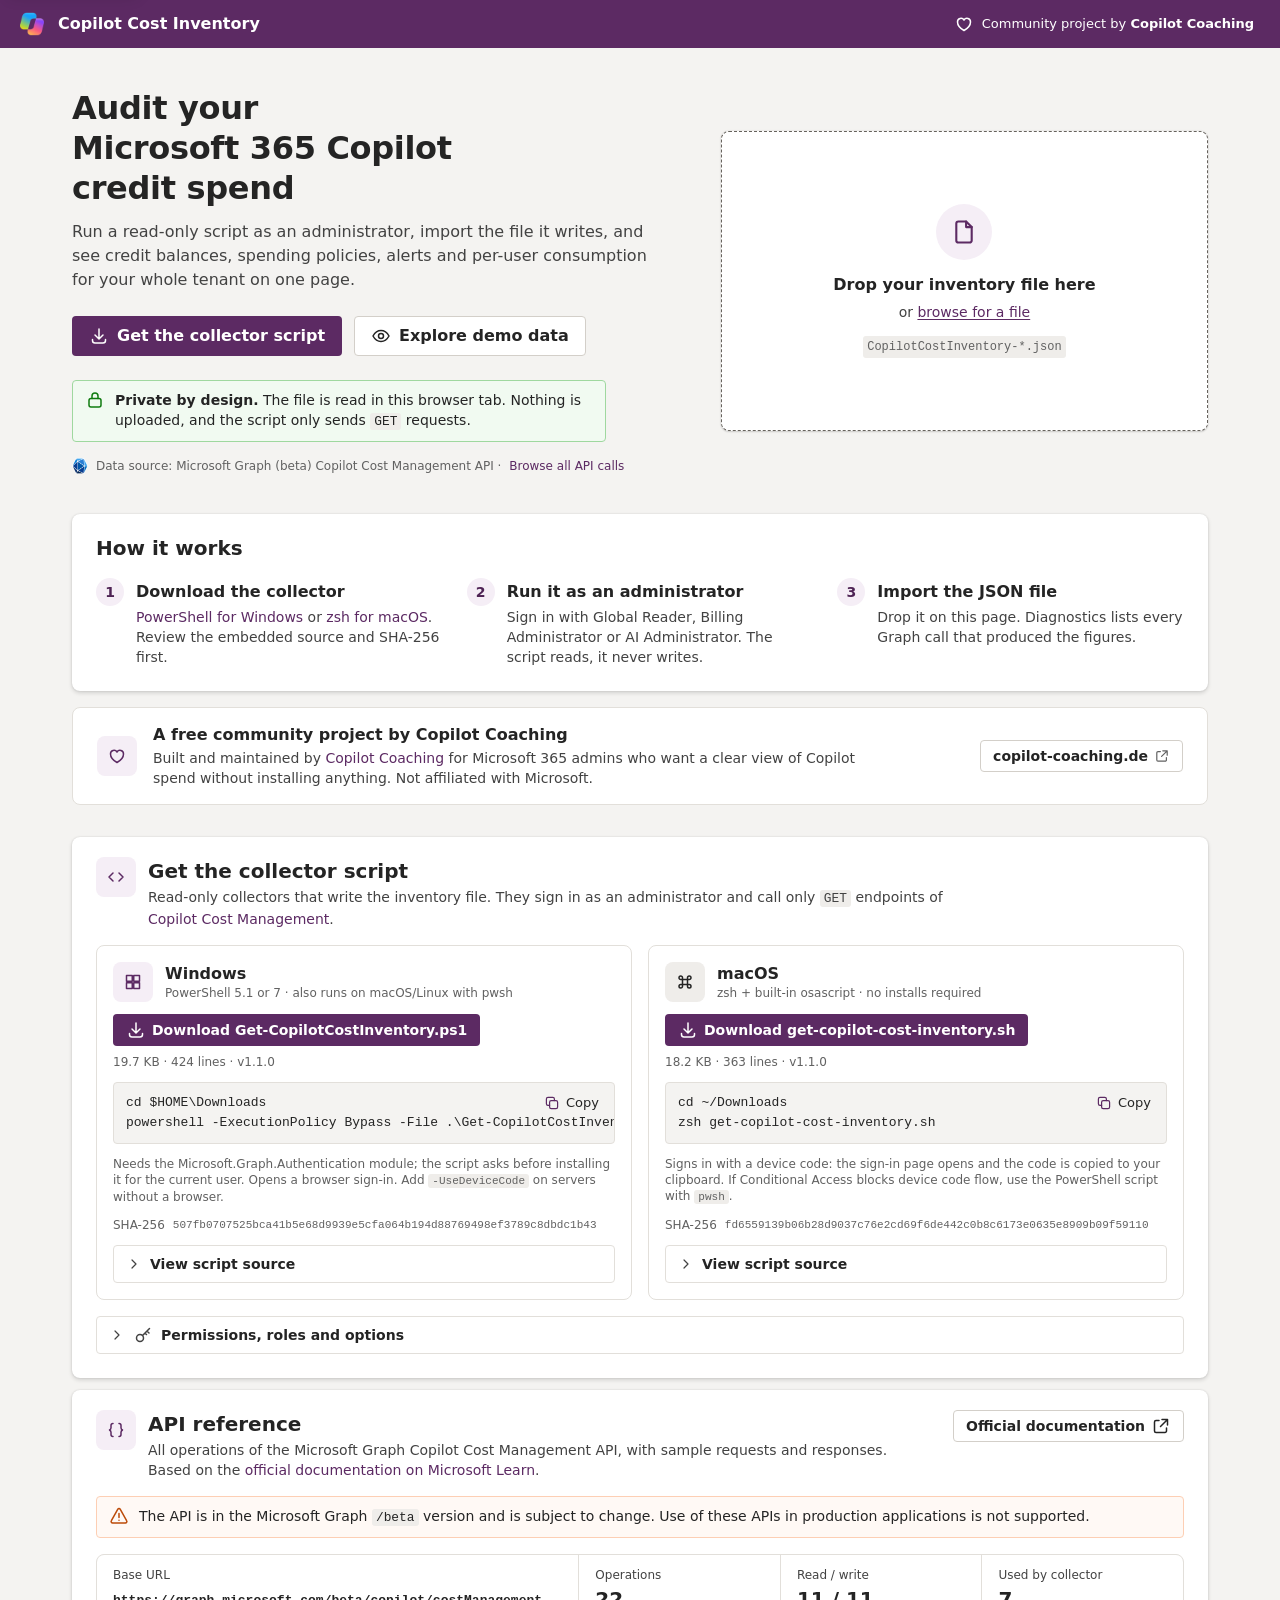
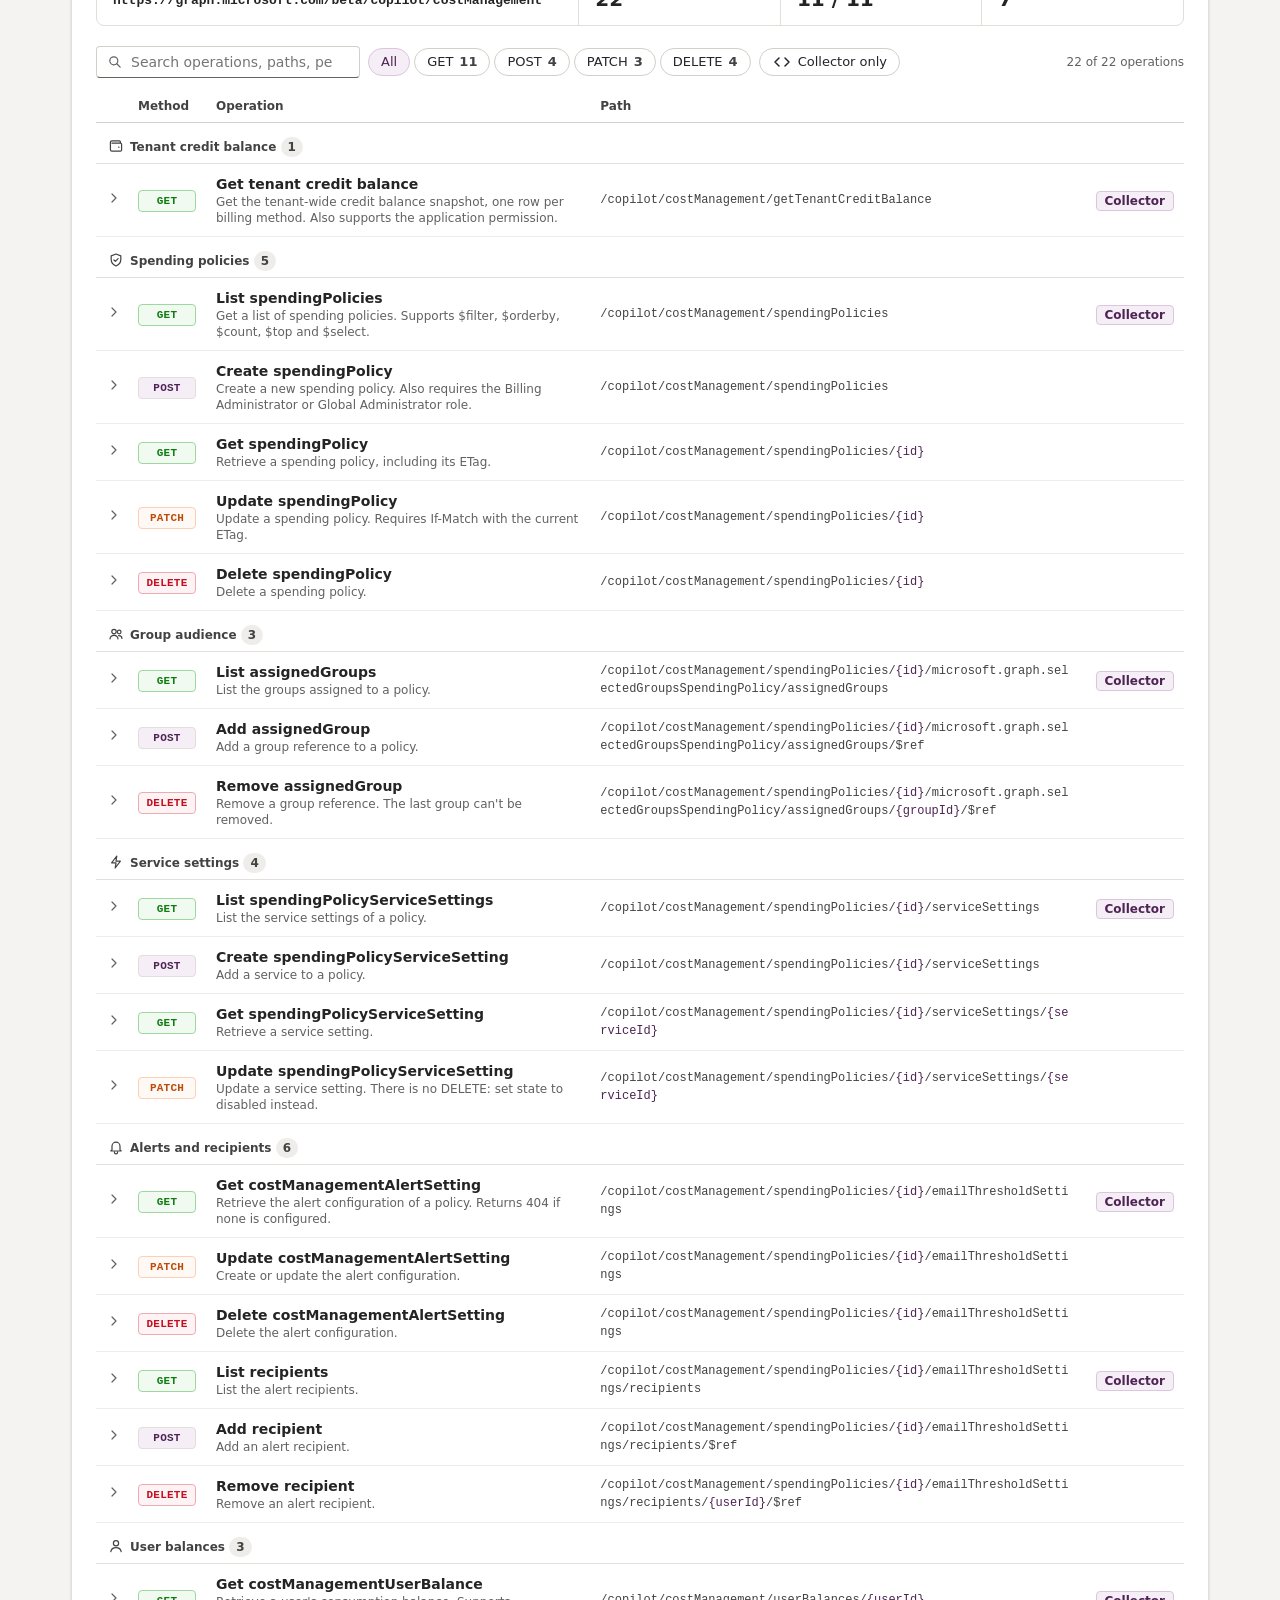
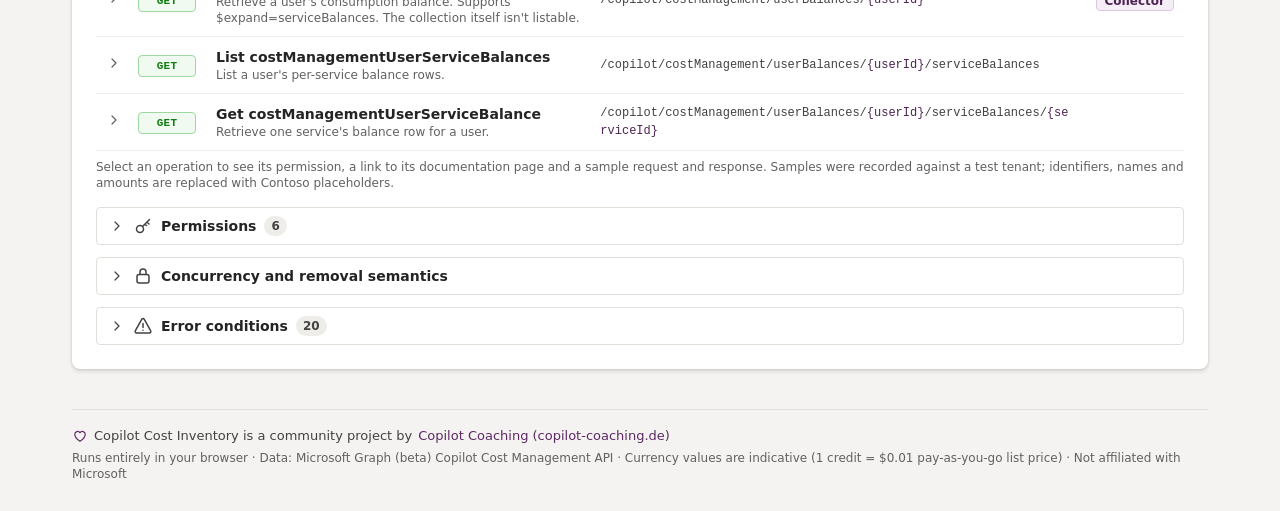
==== commit 298c2200: "Add API reference section for all Copilot Cost Management operations Lists the 22 documented operati" ====
--- a/index.html
+++ b/index.html
@@ -148,7 +148,7 @@
   .nav-collapsed .nav-dash a[data-tip]::after { display: block; }
 }
 ::view-transition-old(root), ::view-transition-new(root) { animation-duration: .18s; animation-timing-function: var(--std); }
-#overview, #policies, #users, #diagnostics, #scripts, #balance { scroll-margin-top: 112px; }
+#overview, #policies, #users, #diagnostics, #scripts, #api, #balance { scroll-margin-top: 112px; }
 
 /* ---------- command bar ---------- */
 .cmdbar { position: sticky; top: 48px; z-index: 30; display: flex; flex-wrap: wrap; align-items: center; gap: 4px; margin: 0 -32px 16px; padding: 8px 32px; background: var(--bg); border-bottom: 1px solid var(--stroke); }
@@ -224,6 +224,7 @@
 
 /* ---------- scripts ---------- */
 body[data-view="dash"] #scripts { margin-top: 12px; }
+#api { margin-top: 12px; }
 .panel-head { display: flex; align-items: flex-start; gap: 12px; margin-bottom: 16px; }
 .ptile { flex: none; width: 40px; height: 40px; display: grid; place-content: center; border-radius: 8px; background: var(--brand-tint); color: var(--brand); }
 .panel-head h2 { font-size: 20px; line-height: 28px; font-weight: 600; }
@@ -532,7 +533,7 @@
   .nav-dash a:hover { background: var(--hover); }
   .nav-dash .ind { left: 0; top: auto; bottom: 0; width: 100px; height: 3px; transform: translateX(calc(var(--x, 0px) + 10px)) scaleX(var(--sx, .6)); transition: transform .3s var(--decel), opacity .15s; }
   .cmdbar { position: static; }
-  #overview, #policies, #users, #diagnostics, #scripts, #balance { scroll-margin-top: 104px; }
+  #overview, #policies, #users, #diagnostics, #scripts, #api, #balance { scroll-margin-top: 104px; }
   .viz-grid.two { grid-template-columns: minmax(0, 1fr); }
   .welcome { grid-template-columns: minmax(0, 1fr); gap: 24px; }
   .dropzone { min-height: 200px; }
@@ -584,6 +585,38 @@
   .balance .kvl, .svc .legend-tbl { width: 100%; }
 }
 
+/* ---------- API reference ---------- */
+#api > .msg { margin-bottom: 16px; }
+.api-stats { grid-template-columns: minmax(0, 2.4fr) repeat(3, minmax(0, 1fr)); }
+.api-stats b.txt { font-size: 13px; line-height: 20px; overflow-wrap: anywhere; align-self: center; }
+.mtag { display: inline-block; min-width: 58px; padding: 0 6px; border-radius: 4px; font: 600 11px/20px var(--mono); text-align: center; letter-spacing: .02em; border: 1px solid transparent; }
+.mtag.get { color: var(--good); background: var(--good-bg, var(--subtle)); border-color: var(--good-bd, var(--stroke)); }
+.mtag.post { color: var(--brand-fg); background: var(--brand-tint); border-color: var(--stroke); }
+.mtag.patch { color: var(--warn); background: var(--warn-bg); border-color: var(--warn-bd); }
+.mtag.delete { color: var(--bad); background: var(--bad-bg, var(--subtle)); border-color: var(--bad-bd, var(--stroke)); }
+.api-list tr.grp th { padding: 14px 12px 6px; text-align: left; font-weight: 600; background: none; border-bottom: 1px solid var(--stroke); }
+.api-list tr.grp th svg, .errs tr.grp th svg { width: 16px; height: 16px; margin-right: 6px; vertical-align: -3px; color: var(--fg2); }
+.api-list .lead-cell small { max-width: 420px; white-space: normal; }
+.api-list td.path { font-size: 12px; line-height: 18px; color: var(--fg2); }
+.api-list .ph { color: var(--brand-fg); }
+.api-meta { display: flex; flex-wrap: wrap; gap: 8px 20px; align-items: center; margin-bottom: 12px; font-size: 13px; }
+.api-meta span { display: inline-flex; align-items: center; gap: 6px; }
+.api-meta svg { width: 16px; height: 16px; color: var(--fg2); }
+.api-sample-title { font-size: 13px; font-weight: 600; margin: 4px 0 8px; color: var(--fg2); }
+.io { display: grid; grid-template-columns: minmax(0, 1fr) minmax(0, 1fr); gap: 12px; }
+.io h4 { display: flex; align-items: center; gap: 8px; font-size: 12px; font-weight: 600; text-transform: uppercase; letter-spacing: .04em; color: var(--fg2); margin-bottom: 6px; }
+.io h4 .st { text-transform: none; letter-spacing: 0; }
+.io pre.json { border-radius: 4px; max-height: 360px; white-space: pre; }
+.io + p { margin-top: 8px; }
+.api-foot { margin: 8px 0 16px; }
+#api .pad { padding: 0 16px 14px; }
+#api .bullets { padding: 12px 16px 14px 34px; display: grid; gap: 6px; line-height: 20px; }
+#api details.box .tbl-wrap { margin: 0; border: 0; }
+.errs td { vertical-align: top; }
+.errs tr.grp th { padding: 14px 12px 6px; text-align: left; font-weight: 600; background: none; border-bottom: 1px solid var(--stroke); }
+.sr { position: absolute; width: 1px; height: 1px; overflow: hidden; clip: rect(0 0 0 0); white-space: nowrap; }
+@media (max-width: 1024px) { .io { grid-template-columns: minmax(0, 1fr); } .api-stats { grid-template-columns: repeat(2, minmax(0, 1fr)); } .api-stats > div:first-child { grid-column: 1 / -1; } }
+
 /* ---------- reduced motion ---------- */
 @media (prefers-reduced-motion: reduce) {
   html { scroll-behavior: auto; }
@@ -594,7 +627,7 @@
 @media print {
   :root { color-scheme: light; }
   body { background: #fff; }
-  .suite, .nav-dash, .cmdbar, #scripts, footer, .toolbar, .more, details.box, #toast, #dropOverlay, .skiplink, #dash > .msg .btn { display: none !important; }
+  .suite, .nav-dash, .cmdbar, #scripts, #api, footer, .toolbar, .more, details.box, #toast, #dropOverlay, .skiplink, #dash > .msg .btn { display: none !important; }
   body[data-view="dash"] .shell { display: block; }
   body[data-view="dash"] main { padding: 0; max-width: none; }
   .card, .kpi { box-shadow: none; border: 1px solid #d3cfc9; break-inside: avoid; }
@@ -674,6 +707,7 @@
     <a href="#users" data-tip="Users"><svg class="i" aria-hidden="true"><use href="#i-people"/></svg><span class="lbl">Users</span></a>
     <a href="#diagnostics" data-tip="Diagnostics"><svg class="i" aria-hidden="true"><use href="#i-pulse"/></svg><span class="lbl">Diagnostics</span></a>
     <a href="#scripts" data-tip="Collector scripts"><svg class="i" aria-hidden="true"><use href="#i-code"/></svg><span class="lbl">Collector scripts</span></a>
+    <a href="#api" data-tip="API reference"><svg class="i" aria-hidden="true"><use href="#i-json"/></svg><span class="lbl">API reference</span></a>
   </nav>
 
   <main id="content" tabindex="-1">
@@ -706,7 +740,7 @@
           </div>
           <div class="msg success"><svg class="i" aria-hidden="true"><use href="#i-lock"/></svg>
             <div><b>Private by design.</b> The file is read in this browser tab. Nothing is uploaded, and the script only sends <code>GET</code> requests.</div></div>
-          <p class="source"><img src="[data-uri]" alt="">Data source: Microsoft Graph (beta) Copilot Cost Management API</p>
+          <p class="source"><img src="[data-uri]" alt="">Data source: Microsoft Graph (beta) Copilot Cost Management API &middot; <a href="#api">Browse all API calls</a></p>
         </div>
 
         <label class="dropzone" id="dropzone" tabindex="0">
@@ -782,6 +816,20 @@
       </details>
     </section>
 
+    <!-- ============================== API reference ============================== -->
+    <section id="api" class="panel">
+      <div class="panel-head">
+        <span class="ptile"><svg class="i" aria-hidden="true"><use href="#i-json"/></svg></span>
+        <div><h2>API reference</h2>
+          <p class="sub">All operations of the Microsoft Graph Copilot Cost Management API, with sample requests and responses. Based on the
+            <a href="https://learn.microsoft.com/en-us/microsoft-365/copilot/extensibility/api/admin-settings/cost-management/overview" target="_blank" rel="noopener">official documentation on Microsoft Learn</a>.</p></div>
+        <span class="spacer"></span>
+        <a class="btn" href="https://learn.microsoft.com/en-us/microsoft-365/copilot/extensibility/api/admin-settings/cost-management/overview" target="_blank" rel="noopener">Official documentation<svg class="i" aria-hidden="true"><use href="#i-open"/></svg></a>
+      </div>
+      <div class="msg warning"><svg class="i" aria-hidden="true"><use href="#i-warn"/></svg><div>The API is in the Microsoft Graph <code>/beta</code> version and is subject to change. Use of these APIs in production applications is not supported.</div></div>
+      <div id="apiRef"></div>
+    </section>
+
     <footer>
       <p class="powered"><svg class="i" aria-hidden="true"><use href="#i-heart"/></svg>Copilot Cost Inventory is a community project by <a href="https://copilot-coaching.de" target="_blank" rel="noopener">Copilot Coaching (copilot-coaching.de)</a></p>
       <p class="small muted">Runs entirely in your browser &middot; Data: Microsoft Graph (beta) Copilot Cost Management API &middot; Currency values are indicative (1 credit = $0.01 pay-as-you-go list price) &middot; Not affiliated with Microsoft</p>
@@ -932,7 +980,7 @@
 const b64ToBytes = (b64) => Uint8Array.from(atob(b64), (c) => c.charCodeAt(0));
 const b64ToText = (b64) => new TextDecoder().decode(b64ToBytes(b64));
 function highlightJson(text) {
-  return esc(text).replace(/(&quot;(?:[^&]|&(?!quot;))*?&quot;)(\s*:)?|\b(true|false|null)\b|(-?\d+(?:\.\d+)?(?:[eE][+-]?\d+)?)/g, (m, str, colon, bool, n) => {
+  return esc(text).replace(/(&quot;(?:\\&quot;|\\.|[^&\\]|&(?!quot;))*?&quot;)(\s*:)?|\b(true|false|null)\b|(-?\d+(?:\.\d+)?(?:[eE][+-]?\d+)?)/g, (m, str, colon, bool, n) => {
     if (str) return colon ? `<span class="k">${str}</span>${colon}` : `<span class="s">${str}</span>`;
     if (bool) return `<span class="b">${bool}</span>`;
     return `<span class="n">${n}</span>`;
@@ -1092,6 +1140,398 @@
   };
 }
 
+/* ---------- API reference samples ----------
+   Requests and responses recorded against a test tenant on 2026-10-29. Identifiers, names, addresses and amounts
+   are replaced with Contoso placeholders, and directory objects are trimmed to a few properties. */
+const API_SAMPLES = {
+ "ops": {
+  "tenantBalance": {
+   "title": "Get tenant credit balance",
+   "method": "GET",
+   "path": "copilot/costManagement/getTenantCreditBalance",
+   "headers": [],
+   "body": null,
+   "status": "200 OK",
+   "response": "{\n  \"@odata.context\": \"https://graph.microsoft.com/beta/$metadata#microsoft.graph.costManagementTenantCreditBalance\",\n  \"billingMethodBalances\": [\n    {\n      \"billingMethod\": \"prepaidCredits\",\n      \"purchasedQuantity\": 50000,\n      \"consumedQuantity\": 18420.5,\n      \"remainingQuantity\": 31579.5,\n      \"unit\": \"copilotCredit\",\n      \"dataStatus\": {\n        \"lastModifiedDateTime\": \"2026-10-29T09:50:58.357Z\"\n      }\n    },\n    {\n      \"billingMethod\": \"payAsYouGo\",\n      \"consumedQuantity\": 1240.75,\n      \"unit\": \"copilotCredit\",\n      \"dataStatus\": {\n        \"lastModifiedDateTime\": \"2026-10-29T09:50:58.357Z\"\n      }\n    }\n  ]\n}"
+  },
+  "listPolicies": {
+   "title": "List spendingPolicies",
+   "method": "GET",
+   "path": "copilot/costManagement/spendingPolicies",
+   "headers": [],
+   "body": null,
+   "status": "200 OK",
+   "response": "{\n  \"@odata.context\": \"https://graph.microsoft.com/beta/$metadata#copilot/costManagement/spendingPolicies\",\n  \"value\": [\n    {\n      \"@odata.type\": \"#microsoft.graph.selectedGroupsSpendingPolicy\",\n      \"@odata.etag\": \"\\\"9abebb12-0ce7-4766-abb7-796842d5723e\\\"\",\n      \"id\": \"4e4c0555-12ef-4c46-a47d-fe0117cf53fa\",\n      \"displayName\": \"All Users Policy\",\n      \"status\": \"enabled\",\n      \"billingMethods\": \"prepaidCredits,payAsYouGo\",\n      \"createdDateTime\": \"2026-10-14T10:19:32Z\",\n      \"lastModifiedDateTime\": \"2026-10-29T08:30:22Z\",\n      \"periodLimit\": {\n        \"@odata.type\": \"#microsoft.graph.unlimitedCostManagementQuantity\",\n        \"unit\": \"copilotCredit\"\n      },\n      \"perUserLimit\": {\n        \"@odata.type\": \"#microsoft.graph.unlimitedCostManagementQuantity\",\n        \"unit\": \"copilotCredit\"\n      },\n      \"createdBy\": {\n        \"application\": null,\n        \"device\": null,\n        \"additionalData\": [],\n        \"user\": {\n          \"displayName\": null,\n          \"id\": \"36bcd5b7-d0eb-420f-a805-84dc9163fae3\",\n          \"additionalData\": []\n        }\n      },\n      \"lastModifiedBy\": {\n        \"application\": null,\n        \"device\": null,\n        \"additionalData\": [],\n        \"user\": {\n          \"displayName\": null,\n          \"id\": \"36bcd5b7-d0eb-420f-a805-84dc9163fae3\",\n          \"additionalData\": []\n        }\n      }\n    }\n  ]\n}"
+  },
+  "createPolicy": {
+   "title": "Create spendingPolicy (selectedGroupsSpendingPolicy, no audience)",
+   "method": "POST",
+   "path": "copilot/costManagement/spendingPolicies",
+   "headers": [
+    "Content-Type: application/json"
+   ],
+   "body": "{\n  \"@odata.type\": \"#microsoft.graph.selectedGroupsSpendingPolicy\",\n  \"displayName\": \"Pilot spending cap\",\n  \"periodLimit\": {\n    \"@odata.type\": \"#microsoft.graph.limitedCostManagementQuantity\",\n    \"value\": 1000,\n    \"unit\": \"copilotCredit\"\n  },\n  \"perUserLimit\": {\n    \"@odata.type\": \"#microsoft.graph.limitedCostManagementQuantity\",\n    \"value\": 100,\n    \"unit\": \"copilotCredit\"\n  },\n  \"billingMethods\": \"prepaidCredits\",\n  \"serviceSettings\": [\n    {\n      \"serviceId\": \"workIQ\",\n      \"state\": \"enabled\"\n    }\n  ]\n}",
+   "status": "201 Created",
+   "response": "{\n  \"@odata.context\": \"https://graph.microsoft.com/beta/$metadata#copilot/costManagement/spendingPolicies/$entity\",\n  \"@odata.type\": \"#microsoft.graph.selectedGroupsSpendingPolicy\",\n  \"@odata.etag\": \"\\\"04f217a1-6fff-491f-a74d-7577f3c847f9\\\"\",\n  \"id\": \"af9989b8-f607-45bc-a27b-f8d464e624b7\",\n  \"displayName\": \"Pilot spending cap\",\n  \"status\": \"disabled\",\n  \"billingMethods\": \"prepaidCredits\",\n  \"createdDateTime\": \"2026-10-29T11:05:16Z\",\n  \"lastModifiedDateTime\": \"2026-10-29T11:05:16Z\",\n  \"periodLimit\": {\n    \"@odata.type\": \"#microsoft.graph.limitedCostManagementQuantity\",\n    \"value\": 1000,\n    \"unit\": \"copilotCredit\"\n  },\n  \"perUserLimit\": {\n    \"@odata.type\": \"#microsoft.graph.limitedCostManagementQuantity\",\n    \"value\": 100,\n    \"unit\": \"copilotCredit\"\n  },\n  \"createdBy\": {\n    \"application\": null,\n    \"device\": null,\n    \"user\": {\n      \"displayName\": null,\n      \"id\": \"36bcd5b7-d0eb-420f-a805-84dc9163fae3\"\n    }\n  },\n  \"lastModifiedBy\": {\n    \"application\": null,\n    \"device\": null,\n    \"user\": {\n      \"displayName\": null,\n      \"id\": \"36bcd5b7-d0eb-420f-a805-84dc9163fae3\"\n    }\n  },\n  \"assignedGroups\": [],\n  \"emailThresholdSettings@odata.context\": \"https://graph.microsoft.com/beta/$metadata#copilot/costManagement/spendingPolicies('af9989b8-f607-45bc-a27b-f8d464e624b7')/microsoft.graph.selectedGroupsSpendingPolicy/emailThresholdSettings/$entity\",\n  \"emailThresholdSettings\": null,\n  \"serviceSettings@odata.context\": \"https://graph.microsoft.com/beta/$metadata#copilot/costManagement/spendingPolicies('af9989b8-f607-45bc-a27b-f8d464e624b7')/microsoft.graph.selectedGroupsSpendingPolicy/serviceSettings\",\n  \"serviceSettings\": [\n    {\n      \"serviceId\": \"workIQ\",\n      \"state\": \"enabled\",\n      \"parentStatus\": \"disabled\",\n      \"parentEtag\": \"\\\"04f217a1-6fff-491f-a74d-7577f3c847f9\\\"\"\n    }\n  ]\n}"
+  },
+  "getPolicy": {
+   "title": "Get spendingPolicy",
+   "method": "GET",
+   "path": "copilot/costManagement/spendingPolicies/4e4c0555-12ef-4c46-a47d-fe0117cf53fa",
+   "headers": [],
+   "body": null,
+   "status": "200 OK",
+   "response": "{\n  \"@odata.context\": \"https://graph.microsoft.com/beta/$metadata#copilot/costManagement/spendingPolicies/$entity\",\n  \"@odata.type\": \"#microsoft.graph.selectedGroupsSpendingPolicy\",\n  \"@odata.etag\": \"\\\"9abebb12-0ce7-4766-abb7-796842d5723e\\\"\",\n  \"id\": \"4e4c0555-12ef-4c46-a47d-fe0117cf53fa\",\n  \"displayName\": \"All Users Policy\",\n  \"status\": \"enabled\",\n  \"billingMethods\": \"prepaidCredits,payAsYouGo\",\n  \"createdDateTime\": \"2026-10-14T10:19:32Z\",\n  \"lastModifiedDateTime\": \"2026-10-29T08:30:22Z\",\n  \"periodLimit\": {\n    \"@odata.type\": \"#microsoft.graph.unlimitedCostManagementQuantity\",\n    \"unit\": \"copilotCredit\"\n  },\n  \"perUserLimit\": {\n    \"@odata.type\": \"#microsoft.graph.unlimitedCostManagementQuantity\",\n    \"unit\": \"copilotCredit\"\n  },\n  \"createdBy\": {\n    \"application\": null,\n    \"device\": null,\n    \"additionalData\": [],\n    \"user\": {\n      \"displayName\": null,\n      \"id\": \"36bcd5b7-d0eb-420f-a805-84dc9163fae3\",\n      \"additionalData\": []\n    }\n  },\n  \"lastModifiedBy\": {\n    \"application\": null,\n    \"device\": null,\n    \"additionalData\": [],\n    \"user\": {\n      \"displayName\": null,\n      \"id\": \"36bcd5b7-d0eb-420f-a805-84dc9163fae3\",\n      \"additionalData\": []\n    }\n  }\n}"
+  },
+  "updatePolicy": {
+   "title": "Update spendingPolicy (displayName, periodLimit, perUserLimit)",
+   "method": "PATCH",
+   "path": "copilot/costManagement/spendingPolicies/af9989b8-f607-45bc-a27b-f8d464e624b7",
+   "headers": [
+    "If-Match: \"04f217a1-6fff-491f-a74d-7577f3c847f9\"",
+    "Content-Type: application/json"
+   ],
+   "body": "{\n  \"displayName\": \"Pilot spending cap updated\",\n  \"periodLimit\": {\n    \"@odata.type\": \"#microsoft.graph.limitedCostManagementQuantity\",\n    \"value\": 1200,\n    \"unit\": \"copilotCredit\"\n  },\n  \"perUserLimit\": {\n    \"@odata.type\": \"#microsoft.graph.limitedCostManagementQuantity\",\n    \"value\": 150,\n    \"unit\": \"copilotCredit\"\n  }\n}",
+   "status": "200 OK",
+   "response": "{\n  \"@odata.context\": \"https://graph.microsoft.com/beta/$metadata#copilot/costManagement/spendingPolicies/$entity\",\n  \"@odata.type\": \"#microsoft.graph.selectedGroupsSpendingPolicy\",\n  \"@odata.etag\": \"\\\"224500d2-61fb-49a3-a491-111e9ae48508\\\"\",\n  \"id\": \"af9989b8-f607-45bc-a27b-f8d464e624b7\",\n  \"displayName\": \"Pilot spending cap updated\",\n  \"status\": \"disabled\",\n  \"billingMethods\": \"prepaidCredits\",\n  \"createdDateTime\": \"2026-10-29T11:05:16Z\",\n  \"lastModifiedDateTime\": \"2026-10-29T11:05:17Z\",\n  \"periodLimit\": {\n    \"@odata.type\": \"#microsoft.graph.limitedCostManagementQuantity\",\n    \"unit\": \"copilotCredit\",\n    \"value\": 1200\n  },\n  \"perUserLimit\": {\n    \"@odata.type\": \"#microsoft.graph.limitedCostManagementQuantity\",\n    \"unit\": \"copilotCredit\",\n    \"value\": 150\n  },\n  \"createdBy\": {\n    \"application\": null,\n    \"device\": null,\n    \"additionalData\": [],\n    \"user\": {\n      \"displayName\": null,\n      \"id\": \"36bcd5b7-d0eb-420f-a805-84dc9163fae3\",\n      \"additionalData\": []\n    }\n  },\n  \"lastModifiedBy\": {\n    \"application\": null,\n    \"device\": null,\n    \"additionalData\": [],\n    \"user\": {\n      \"displayName\": null,\n      \"id\": \"36bcd5b7-d0eb-420f-a805-84dc9163fae3\",\n      \"additionalData\": []\n    }\n  }\n}"
+  },
+  "deletePolicy": {
+   "title": "Delete spendingPolicy",
+   "method": "DELETE",
+   "path": "copilot/costManagement/spendingPolicies/af9989b8-f607-45bc-a27b-f8d464e624b7",
+   "headers": [
+    "If-Match: \"d29c7423-795b-4547-ae28-fb03d980f2fc\""
+   ],
+   "body": null,
+   "status": "204 No Content",
+   "response": null
+  },
+  "listGroups": {
+   "title": "List assignedGroups",
+   "method": "GET",
+   "path": "copilot/costManagement/spendingPolicies/af9989b8-f607-45bc-a27b-f8d464e624b7/microsoft.graph.selectedGroupsSpendingPolicy/assignedGroups",
+   "headers": [],
+   "body": null,
+   "status": "200 OK",
+   "response": "{\n  \"@odata.context\": \"https://graph.microsoft.com/beta/$metadata#groups\",\n  \"value\": [\n    {\n      \"id\": \"71251d4b-edf9-40ea-a8c0-4c5debd25d45\",\n      \"displayName\": \"Copilot Pilot B\",\n      \"description\": \"Security group for the Copilot pilot.\",\n      \"groupTypes\": [],\n      \"mailEnabled\": false,\n      \"securityEnabled\": true,\n      \"membershipRule\": null\n    },\n    {\n      \"id\": \"18d98985-bc4a-4828-adae-daf58d40fd01\",\n      \"displayName\": \"Copilot Pilot A\",\n      \"description\": \"Security group for the Copilot pilot.\",\n      \"groupTypes\": [],\n      \"mailEnabled\": false,\n      \"securityEnabled\": true,\n      \"membershipRule\": null\n    }\n  ]\n}"
+  },
+  "addGroup": {
+   "title": "Add assignedGroup (test group A)",
+   "method": "POST",
+   "path": "copilot/costManagement/spendingPolicies/af9989b8-f607-45bc-a27b-f8d464e624b7/microsoft.graph.selectedGroupsSpendingPolicy/assignedGroups/$ref",
+   "headers": [
+    "If-Match: \"33c6fd21-8e04-4741-a8c9-9f281152336e\"",
+    "Content-Type: application/json"
+   ],
+   "body": "{\n  \"@odata.id\": \"https://graph.microsoft.com/beta/groups/18d98985-bc4a-4828-adae-daf58d40fd01\"\n}",
+   "status": "204 No Content",
+   "response": null
+  },
+  "removeGroup": {
+   "title": "Remove assignedGroup (test group B)",
+   "method": "DELETE",
+   "path": "copilot/costManagement/spendingPolicies/af9989b8-f607-45bc-a27b-f8d464e624b7/microsoft.graph.selectedGroupsSpendingPolicy/assignedGroups/71251d4b-edf9-40ea-a8c0-4c5debd25d45/$ref",
+   "headers": [
+    "If-Match: \"29ac8e74-afd6-40d4-a47f-99a03d220b06\""
+   ],
+   "body": null,
+   "status": "204 No Content",
+   "response": null
+  },
+  "listServiceSettings": {
+   "title": "List serviceSettings",
+   "method": "GET",
+   "path": "copilot/costManagement/spendingPolicies/4e4c0555-12ef-4c46-a47d-fe0117cf53fa/serviceSettings",
+   "headers": [],
+   "body": null,
+   "status": "200 OK",
+   "response": "{\n  \"@odata.context\": \"https://graph.microsoft.com/beta/$metadata#copilot/costManagement/spendingPolicies('4e4c0555-12ef-4c46-a47d-fe0117cf53fa')/serviceSettings\",\n  \"value\": [\n    {\n      \"serviceId\": \"cowork\",\n      \"state\": \"enabled\",\n      \"parentStatus\": \"enabled\",\n      \"parentEtag\": \"\\\"9abebb12-0ce7-4766-abb7-796842d5723e\\\"\"\n    },\n    {\n      \"serviceId\": \"workIQ\",\n      \"state\": \"enabled\",\n      \"parentStatus\": \"enabled\",\n      \"parentEtag\": \"\\\"9abebb12-0ce7-4766-abb7-796842d5723e\\\"\"\n    },\n    {\n      \"serviceId\": \"sharePointCopilot\",\n      \"state\": \"enabled\",\n      \"parentStatus\": \"enabled\",\n      \"parentEtag\": \"\\\"9abebb12-0ce7-4766-abb7-796842d5723e\\\"\"\n    },\n    {\n      \"serviceId\": \"oneDriveCopilot\",\n      \"state\": \"enabled\",\n      \"parentStatus\": \"enabled\",\n      \"parentEtag\": \"\\\"9abebb12-0ce7-4766-abb7-796842d5723e\\\"\"\n    }\n  ]\n}"
+  },
+  "createServiceSetting": {
+   "title": "Create serviceSetting (cowork enabled)",
+   "method": "POST",
+   "path": "copilot/costManagement/spendingPolicies/af9989b8-f607-45bc-a27b-f8d464e624b7/serviceSettings",
+   "headers": [
+    "If-Match: \"224500d2-61fb-49a3-a491-111e9ae48508\"",
+    "Content-Type: application/json"
+   ],
+   "body": "{\n  \"serviceId\": \"cowork\",\n  \"state\": \"enabled\"\n}",
+   "status": "201 Created",
+   "response": "{\n  \"@odata.context\": \"https://graph.microsoft.com/beta/$metadata#copilot/costManagement/spendingPolicies('af9989b8-f607-45bc-a27b-f8d464e624b7')/serviceSettings/$entity\",\n  \"serviceId\": \"cowork\",\n  \"state\": \"enabled\",\n  \"parentStatus\": \"disabled\",\n  \"parentEtag\": \"\\\"2d221abb-0f85-4f8a-aaf3-9a677d10fecc\\\"\"\n}"
+  },
+  "getServiceSetting": {
+   "title": "Get serviceSetting \"cowork\"",
+   "method": "GET",
+   "path": "copilot/costManagement/spendingPolicies/4e4c0555-12ef-4c46-a47d-fe0117cf53fa/serviceSettings/cowork",
+   "headers": [],
+   "body": null,
+   "status": "200 OK",
+   "response": "{\n  \"@odata.context\": \"https://graph.microsoft.com/beta/$metadata#copilot/costManagement/spendingPolicies('4e4c0555-12ef-4c46-a47d-fe0117cf53fa')/serviceSettings/$entity\",\n  \"serviceId\": \"cowork\",\n  \"state\": \"enabled\",\n  \"parentStatus\": \"enabled\",\n  \"parentEtag\": \"\\\"9abebb12-0ce7-4766-abb7-796842d5723e\\\"\"\n}"
+  },
+  "updateServiceSetting": {
+   "title": "Update serviceSetting (cowork disabled)",
+   "method": "PATCH",
+   "path": "copilot/costManagement/spendingPolicies/af9989b8-f607-45bc-a27b-f8d464e624b7/serviceSettings/cowork",
+   "headers": [
+    "If-Match: \"2d221abb-0f85-4f8a-aaf3-9a677d10fecc\"",
+    "Content-Type: application/json"
+   ],
+   "body": "{\n  \"state\": \"disabled\"\n}",
+   "status": "200 OK",
+   "response": "{\n  \"@odata.context\": \"https://graph.microsoft.com/beta/$metadata#copilot/costManagement/spendingPolicies('af9989b8-f607-45bc-a27b-f8d464e624b7')/serviceSettings/$entity\",\n  \"serviceId\": \"cowork\",\n  \"state\": \"disabled\",\n  \"parentStatus\": \"disabled\",\n  \"parentEtag\": \"\\\"6651708a-dbc1-4d1d-a700-33e4047c01ec\\\"\"\n}"
+  },
+  "getAlertSetting": {
+   "title": "Get emailThresholdSettings",
+   "method": "GET",
+   "path": "copilot/costManagement/spendingPolicies/af9989b8-f607-45bc-a27b-f8d464e624b7/emailThresholdSettings",
+   "headers": [],
+   "body": null,
+   "status": "200 OK",
+   "response": "{\n  \"@odata.context\": \"https://graph.microsoft.com/beta/$metadata#copilot/costManagement/spendingPolicies('af9989b8-f607-45bc-a27b-f8d464e624b7')/emailThresholdSettings/$entity\",\n  \"@odata.etag\": \"\\\"c84ca518-1173-4523-a637-5908de3b2cac\\\"\",\n  \"id\": \"af9989b8-f607-45bc-a27b-f8d464e624b7\",\n  \"isEnabled\": false,\n  \"thresholds\": [\n    {\n      \"@odata.type\": \"#microsoft.graph.percentageCostManagementAlertThreshold\",\n      \"value\": 80\n    },\n    {\n      \"@odata.type\": \"#microsoft.graph.absoluteCostManagementAlertThreshold\",\n      \"value\": 500,\n      \"unit\": \"copilotCredit\"\n    }\n  ]\n}"
+  },
+  "updateAlertSetting": {
+   "title": "Update emailThresholdSettings (create, disabled, 80% + 500 credits)",
+   "method": "PATCH",
+   "path": "copilot/costManagement/spendingPolicies/af9989b8-f607-45bc-a27b-f8d464e624b7/emailThresholdSettings",
+   "headers": [
+    "If-Match: \"6651708a-dbc1-4d1d-a700-33e4047c01ec\"",
+    "Content-Type: application/json"
+   ],
+   "body": "{\n  \"isEnabled\": false,\n  \"thresholds\": [\n    {\n      \"@odata.type\": \"#microsoft.graph.percentageCostManagementAlertThreshold\",\n      \"value\": 80\n    },\n    {\n      \"@odata.type\": \"#microsoft.graph.absoluteCostManagementAlertThreshold\",\n      \"value\": 500,\n      \"unit\": \"copilotCredit\"\n    }\n  ]\n}",
+   "status": "200 OK",
+   "response": "{\n  \"@odata.context\": \"https://graph.microsoft.com/beta/$metadata#copilot/costManagement/spendingPolicies('af9989b8-f607-45bc-a27b-f8d464e624b7')/emailThresholdSettings/$entity\",\n  \"@odata.etag\": \"\\\"c84ca518-1173-4523-a637-5908de3b2cac\\\"\",\n  \"id\": \"af9989b8-f607-45bc-a27b-f8d464e624b7\",\n  \"isEnabled\": false,\n  \"thresholds\": [\n    {\n      \"@odata.type\": \"#microsoft.graph.percentageCostManagementAlertThreshold\",\n      \"value\": 80\n    },\n    {\n      \"@odata.type\": \"#microsoft.graph.absoluteCostManagementAlertThreshold\",\n      \"value\": 500,\n      \"unit\": \"copilotCredit\"\n    }\n  ]\n}"
+  },
+  "deleteAlertSetting": {
+   "title": "Delete emailThresholdSettings",
+   "method": "DELETE",
+   "path": "copilot/costManagement/spendingPolicies/af9989b8-f607-45bc-a27b-f8d464e624b7/emailThresholdSettings",
+   "headers": [
+    "If-Match: \"1f555fc8-12b8-4e45-a2ca-a6bc3cca752c\""
+   ],
+   "body": null,
+   "status": "204 No Content",
+   "response": null
+  },
+  "listRecipients": {
+   "title": "List recipients",
+   "method": "GET",
+   "path": "copilot/costManagement/spendingPolicies/af9989b8-f607-45bc-a27b-f8d464e624b7/emailThresholdSettings/recipients",
+   "headers": [],
+   "body": null,
+   "status": "200 OK",
+   "response": "{\n  \"@odata.context\": \"https://graph.microsoft.com/beta/$metadata#users\",\n  \"value\": [\n    {\n      \"id\": \"36bcd5b7-d0eb-420f-a805-84dc9163fae3\",\n      \"displayName\": \"Adele Vance\",\n      \"userPrincipalName\": \"AdeleV@contoso.onmicrosoft.com\",\n      \"mail\": \"AdeleV@contoso.onmicrosoft.com\"\n    }\n  ]\n}"
+  },
+  "addRecipient": {
+   "title": "Add recipient (signed-in user)",
+   "method": "POST",
+   "path": "copilot/costManagement/spendingPolicies/af9989b8-f607-45bc-a27b-f8d464e624b7/emailThresholdSettings/recipients/$ref",
+   "headers": [
+    "If-Match: \"c84ca518-1173-4523-a637-5908de3b2cac\"",
+    "Content-Type: application/json"
+   ],
+   "body": "{\n  \"@odata.id\": \"https://graph.microsoft.com/beta/users/36bcd5b7-d0eb-420f-a805-84dc9163fae3\"\n}",
+   "status": "204 No Content",
+   "response": null
+  },
+  "removeRecipient": {
+   "title": "Remove recipient",
+   "method": "DELETE",
+   "path": "copilot/costManagement/spendingPolicies/af9989b8-f607-45bc-a27b-f8d464e624b7/emailThresholdSettings/recipients/36bcd5b7-d0eb-420f-a805-84dc9163fae3/$ref",
+   "headers": [
+    "If-Match: \"56d86f01-ee99-4701-a80e-5c17b69822c7\""
+   ],
+   "body": null,
+   "status": "204 No Content",
+   "response": null
+  },
+  "getUserBalance": {
+   "title": "Get costManagementUserBalance ($expand=serviceBalances)",
+   "method": "GET",
+   "path": "copilot/costManagement/userBalances/36bcd5b7-d0eb-420f-a805-84dc9163fae3?$expand=serviceBalances",
+   "headers": [],
+   "body": null,
+   "status": "200 OK",
+   "response": "{\n  \"@odata.context\": \"https://graph.microsoft.com/beta/$metadata#copilot/costManagement/userBalances(serviceBalances())/$entity\",\n  \"id\": \"36bcd5b7-d0eb-420f-a805-84dc9163fae3\",\n  \"unevaluatedServices\": [\n    {\n      \"serviceId\": \"cowork\",\n      \"reason\": \"noApplicablePolicy\"\n    },\n    {\n      \"serviceId\": \"workIQ\",\n      \"reason\": \"noApplicablePolicy\"\n    }\n  ],\n  \"selectionDataStatus\": {\n    \"evaluatedDateTime\": \"2026-10-29T11:05:14.7200631Z\",\n    \"policyConfigurationAsOfDateTime\": \"2026-10-29T11:02:13.3293802Z\",\n    \"groupMembershipAsOfDateTime\": \"2026-10-29T11:05:14.3985051Z\"\n  },\n  \"serviceBalances@odata.context\": \"https://graph.microsoft.com/beta/$metadata#copilot/costManagement/userBalances('36bcd5b7-d0eb-420f-a805-84dc9163fae3')/serviceBalances\",\n  \"serviceBalances\": []\n}"
+  },
+  "listServiceBalances": {
+   "title": "List serviceBalances",
+   "method": "GET",
+   "path": "copilot/costManagement/userBalances/36bcd5b7-d0eb-420f-a805-84dc9163fae3/serviceBalances",
+   "headers": [],
+   "body": null,
+   "status": "200 OK",
+   "response": "{\n  \"@odata.context\": \"https://graph.microsoft.com/beta/$metadata#copilot/costManagement/userBalances('36bcd5b7-d0eb-420f-a805-84dc9163fae3')/serviceBalances\",\n  \"value\": []\n}"
+  },
+  "getServiceBalance": {
+   "title": "Get serviceBalance \"workIQ\"",
+   "method": "GET",
+   "path": "copilot/costManagement/userBalances/36bcd5b7-d0eb-420f-a805-84dc9163fae3/serviceBalances/workIQ",
+   "headers": [],
+   "body": null,
+   "status": "404 Not Found",
+   "response": "{\n  \"error\": {\n    \"code\": \"notFound\",\n    \"message\": \"The requested resource does not exist.\",\n    \"innerError\": {\n      \"date\": \"2026-10-29T11:05:20\",\n      \"request-id\": \"dd145707-c89e-4052-ac47-4eaff29ba72e\",\n      \"client-request-id\": \"dd145707-c89e-4052-ac47-4eaff29ba72e\"\n    }\n  }\n}"
+  }
+ },
+ "errors": [
+  {
+   "title": "Update spendingPolicy without If-Match",
+   "method": "PATCH",
+   "path": "copilot/costManagement/spendingPolicies/af9989b8-f607-45bc-a27b-f8d464e624b7",
+   "headers": [
+    "Content-Type: application/json"
+   ],
+   "body": "{\n  \"displayName\": \"Pilot spending cap x\"\n}",
+   "status": "428 Precondition Required",
+   "response": "{\n  \"error\": {\n    \"code\": \"preconditionRequired\",\n    \"message\": \"The If-Match header is required. Read the resource and supply its ETag.\",\n    \"innerError\": {\n      \"date\": \"2026-10-29T11:05:20\",\n      \"request-id\": \"d4948969-0f5f-49f9-aca6-0c4c5750a6f3\",\n      \"client-request-id\": \"d4948969-0f5f-49f9-aca6-0c4c5750a6f3\"\n    }\n  }\n}"
+  },
+  {
+   "title": "Update spendingPolicy with stale If-Match",
+   "method": "PATCH",
+   "path": "copilot/costManagement/spendingPolicies/af9989b8-f607-45bc-a27b-f8d464e624b7",
+   "headers": [
+    "If-Match: \"04f217a1-6fff-491f-a74d-7577f3c847f9\"",
+    "Content-Type: application/json"
+   ],
+   "body": "{\n  \"displayName\": \"Pilot spending cap stale\"\n}",
+   "status": "412 Precondition Failed",
+   "response": "{\n  \"error\": {\n    \"code\": \"preconditionFailed\",\n    \"message\": \"The ETag does not match the current resource version. Read the resource, reconcile changes, and retry with its current ETag.\",\n    \"innerError\": {\n      \"code\": \"etagMismatch\",\n      \"date\": \"2026-10-29T11:05:20\",\n      \"request-id\": \"51bda104-da4f-4906-a8e0-6ecd35929607\",\n      \"client-request-id\": \"51bda104-da4f-4906-a8e0-6ecd35929607\"\n    }\n  }\n}"
+  },
+  {
+   "title": "Update server-managed property (status)",
+   "method": "PATCH",
+   "path": "copilot/costManagement/spendingPolicies/af9989b8-f607-45bc-a27b-f8d464e624b7",
+   "headers": [
+    "If-Match: \"224500d2-61fb-49a3-a491-111e9ae48508\"",
+    "Content-Type: application/json"
+   ],
+   "body": "{\n  \"status\": \"enabled\"\n}",
+   "status": "400 Bad Request",
+   "response": "{\n  \"error\": {\n    \"code\": \"invalidRequest\",\n    \"message\": \"The request body does not match the spending policy update contract.\",\n    \"innerError\": {\n      \"date\": \"2026-10-29T11:05:20\",\n      \"request-id\": \"1bf23c71-f643-45c6-ada4-b1f446f8f6a4\",\n      \"client-request-id\": \"1bf23c71-f643-45c6-ada4-b1f446f8f6a4\"\n    }\n  }\n}"
+  },
+  {
+   "title": "Update spendingPolicy (billingMethods prepaidCredits,payAsYouGo)",
+   "method": "PATCH",
+   "path": "copilot/costManagement/spendingPolicies/af9989b8-f607-45bc-a27b-f8d464e624b7",
+   "headers": [
+    "If-Match: \"224500d2-61fb-49a3-a491-111e9ae48508\"",
+    "Content-Type: application/json"
+   ],
+   "body": "{\n  \"billingMethods\": \"prepaidCredits,payAsYouGo\"\n}",
+   "status": "409 Conflict",
+   "response": "{\n  \"error\": {\n    \"code\": \"invalidTransition\",\n    \"message\": \"The requested policy transition conflicts with its current state or funding configuration.\",\n    \"innerError\": {\n      \"date\": \"2026-10-29T11:05:20\",\n      \"request-id\": \"fd3e3371-d5c0-433b-a4a8-057643a74718\",\n      \"client-request-id\": \"fd3e3371-d5c0-433b-a4a8-057643a74718\"\n    }\n  }\n}"
+  },
+  {
+   "title": "Create serviceSetting with unknown serviceId",
+   "method": "POST",
+   "path": "copilot/costManagement/spendingPolicies/af9989b8-f607-45bc-a27b-f8d464e624b7/serviceSettings",
+   "headers": [
+    "If-Match: \"6651708a-dbc1-4d1d-a700-33e4047c01ec\"",
+    "Content-Type: application/json"
+   ],
+   "body": "{\n  \"serviceId\": \"notARealService\",\n  \"state\": \"enabled\"\n}",
+   "status": "400 Bad Request",
+   "response": "{\n  \"error\": {\n    \"code\": \"badRequest\",\n    \"message\": \"The requested service is not a recognized governable AI service.\",\n    \"details\": [\n      {\n        \"code\": \"badRequest\",\n        \"message\": \"The requested service is not a recognized governable AI service.\",\n        \"target\": \"serviceId\"\n      }\n    ],\n    \"innerError\": {\n      \"code\": \"invalidService\",\n      \"date\": \"2026-10-29T11:05:20\",\n      \"request-id\": \"536c1eba-621c-4275-a55a-f2822783aca4\",\n      \"client-request-id\": \"536c1eba-621c-4275-a55a-f2822783aca4\"\n    }\n  }\n}"
+  },
+  {
+   "title": "Disable the last enabled service (workIQ)",
+   "method": "PATCH",
+   "path": "copilot/costManagement/spendingPolicies/af9989b8-f607-45bc-a27b-f8d464e624b7/serviceSettings/workIQ",
+   "headers": [
+    "If-Match: \"6651708a-dbc1-4d1d-a700-33e4047c01ec\"",
+    "Content-Type: application/json"
+   ],
+   "body": "{\n  \"state\": \"disabled\"\n}",
+   "status": "409 Conflict",
+   "response": "{\n  \"error\": {\n    \"code\": \"conflict\",\n    \"message\": \"At least one service setting must remain enabled.\",\n    \"innerError\": {\n      \"code\": \"atLeastOneServiceRequired\",\n      \"date\": \"2026-10-29T11:05:20\",\n      \"request-id\": \"24cb3fdc-2991-4537-a2d0-0ddf522fab9e\",\n      \"client-request-id\": \"24cb3fdc-2991-4537-a2d0-0ddf522fab9e\"\n    }\n  }\n}"
+  },
+  {
+   "title": "Update emailThresholdSettings with 150% threshold",
+   "method": "PATCH",
+   "path": "copilot/costManagement/spendingPolicies/af9989b8-f607-45bc-a27b-f8d464e624b7/emailThresholdSettings",
+   "headers": [
+    "If-Match: \"c84ca518-1173-4523-a637-5908de3b2cac\"",
+    "Content-Type: application/json"
+   ],
+   "body": "{\n  \"thresholds\": [\n    {\n      \"@odata.type\": \"#microsoft.graph.percentageCostManagementAlertThreshold\",\n      \"value\": 150\n    }\n  ]\n}",
+   "status": "400 Bad Request",
+   "response": "{\n  \"error\": {\n    \"code\": \"invalidAlertThreshold\",\n    \"message\": \"The supplied alert thresholds are invalid.\",\n    \"innerError\": {\n      \"date\": \"2026-10-29T11:05:20\",\n      \"request-id\": \"f56b3f08-b3c6-40e0-a242-d04d57c6ce26\",\n      \"client-request-id\": \"f56b3f08-b3c6-40e0-a242-d04d57c6ce26\"\n    }\n  }\n}"
+  },
+  {
+   "title": "Enable alerting without recipients",
+   "method": "PATCH",
+   "path": "copilot/costManagement/spendingPolicies/af9989b8-f607-45bc-a27b-f8d464e624b7/emailThresholdSettings",
+   "headers": [
+    "If-Match: \"c84ca518-1173-4523-a637-5908de3b2cac\"",
+    "Content-Type: application/json"
+   ],
+   "body": "{\n  \"isEnabled\": true\n}",
+   "status": "400 Bad Request",
+   "response": "{\n  \"error\": {\n    \"code\": \"alertRecipientsRequired\",\n    \"message\": \"At least one alert recipient must be linked before alerting can be enabled.\",\n    \"innerError\": {\n      \"date\": \"2026-10-29T11:05:20\",\n      \"request-id\": \"3e82cb61-1415-489b-a527-d155bd7418af\",\n      \"client-request-id\": \"3e82cb61-1415-489b-a527-d155bd7418af\"\n    }\n  }\n}"
+  },
+  {
+   "title": "Add recipient that is not a tenant user",
+   "method": "POST",
+   "path": "copilot/costManagement/spendingPolicies/af9989b8-f607-45bc-a27b-f8d464e624b7/emailThresholdSettings/recipients/$ref",
+   "headers": [
+    "If-Match: \"6e1c10bf-3099-4ed4-aff3-0adad4d83f39\"",
+    "Content-Type: application/json"
+   ],
+   "body": "{\n  \"@odata.id\": \"https://graph.microsoft.com/beta/users/00000000-0000-0000-0000-000000000001\"\n}",
+   "status": "400 Bad Request",
+   "response": "{\n  \"error\": {\n    \"code\": \"alertRecipientNotFound\",\n    \"message\": \"The reference must identify a tenant user.\",\n    \"innerError\": {\n      \"date\": \"2026-10-29T11:05:20\",\n      \"request-id\": \"9729e671-de3f-4815-a254-147234809c5c\",\n      \"client-request-id\": \"9729e671-de3f-4815-a254-147234809c5c\"\n    }\n  }\n}"
+  },
+  {
+   "title": "Remove the last recipient while alerting is enabled",
+   "method": "DELETE",
+   "path": "copilot/costManagement/spendingPolicies/af9989b8-f607-45bc-a27b-f8d464e624b7/emailThresholdSettings/recipients/36bcd5b7-d0eb-420f-a805-84dc9163fae3/$ref",
+   "headers": [
+    "If-Match: \"0313f531-a0b0-45ce-a139-03684bf17ea4\""
+   ],
+   "body": null,
+   "status": "400 Bad Request",
+   "response": "{\n  \"error\": {\n    \"code\": \"alertRecipientsRequired\",\n    \"message\": \"Disable or delete the alert setting before removing its last recipient.\",\n    \"innerError\": {\n      \"date\": \"2026-10-29T11:05:20\",\n      \"request-id\": \"aaf029ee-6f40-482f-a7da-59ddb30f26b1\",\n      \"client-request-id\": \"aaf029ee-6f40-482f-a7da-59ddb30f26b1\"\n    }\n  }\n}"
+  },
+  {
+   "title": "Remove the last assignedGroup (test group A)",
+   "method": "DELETE",
+   "path": "copilot/costManagement/spendingPolicies/af9989b8-f607-45bc-a27b-f8d464e624b7/microsoft.graph.selectedGroupsSpendingPolicy/assignedGroups/18d98985-bc4a-4828-adae-daf58d40fd01/$ref",
+   "headers": [
+    "If-Match: \"d29c7423-795b-4547-ae28-fb03d980f2fc\""
+   ],
+   "body": null,
+   "status": "409 Conflict",
+   "response": "{\n  \"error\": {\n    \"code\": \"lastAssignedGroup\",\n    \"message\": \"The final assigned group cannot be removed from a selected-groups spending policy.\",\n    \"innerError\": {\n      \"date\": \"2026-10-29T11:05:20\",\n      \"request-id\": \"7498b46b-3149-4709-ab1b-bbecda62c95e\",\n      \"client-request-id\": \"7498b46b-3149-4709-ab1b-bbecda62c95e\"\n    }\n  }\n}"
+  },
+  {
+   "title": "Get emailThresholdSettings (before first write)",
+   "method": "GET",
+   "path": "copilot/costManagement/spendingPolicies/af9989b8-f607-45bc-a27b-f8d464e624b7/emailThresholdSettings",
+   "headers": [],
+   "body": null,
+   "status": "404 Not Found",
+   "response": "{\n  \"error\": {\n    \"code\": \"notFound\",\n    \"message\": \"The requested resource does not exist.\",\n    \"innerError\": {\n      \"code\": \"emailThresholdSettingsNotFound\",\n      \"date\": \"2026-10-29T11:05:20\",\n      \"request-id\": \"789615f2-47ff-4ecb-a973-31607ead57bf\",\n      \"client-request-id\": \"789615f2-47ff-4ecb-a973-31607ead57bf\"\n    }\n  }\n}"
+  },
+  {
+   "title": "List userBalances collection (documented as not listable)",
+   "method": "GET",
+   "path": "copilot/costManagement/userBalances",
+   "headers": [],
+   "body": null,
+   "status": "404 Not Found",
+   "response": "{\n  \"error\": {\n    \"code\": \"notFound\",\n    \"message\": \"The requested resource does not exist.\",\n    \"innerError\": {\n      \"date\": \"2026-10-29T11:05:20\",\n      \"request-id\": \"9ccd8715-af84-451a-abf3-b091924aa231\",\n      \"client-request-id\": \"9ccd8715-af84-451a-abf3-b091924aa231\"\n    }\n  }\n}"
+  },
+  {
+   "title": "Get spendingPolicy (after delete)",
+   "method": "GET",
+   "path": "copilot/costManagement/spendingPolicies/af9989b8-f607-45bc-a27b-f8d464e624b7",
+   "headers": [],
+   "body": null,
+   "status": "404 Not Found",
+   "response": "{\n  \"error\": {\n    \"code\": \"notFound\",\n    \"message\": \"The requested resource does not exist.\",\n    \"innerError\": {\n      \"code\": \"spendingPolicyNotFound\",\n      \"date\": \"2026-10-29T11:05:20\",\n      \"request-id\": \"918d40dd-3879-41a9-a976-04a3676b52d4\",\n      \"client-request-id\": \"918d40dd-3879-41a9-a976-04a3676b52d4\"\n    }\n  }\n}"
+  }
+ ]
+};
+
 /* ---------- model ---------- */
 const BUCKETS = [
   { key: "b0", label: "&lt;25%", tone: "" }, { key: "b1", label: "25&ndash;49%", tone: "" }, { key: "b2", label: "50&ndash;79%", tone: "" },
@@ -1424,6 +1864,7 @@
   </div>`;
 }
 function toggleRow(tr) {
+  if (tr.classList.contains("arow")) { toggleApiRow(tr); return; }
   const next = tr.nextElementSibling;
   if (next && next.classList.contains("xdetail")) { next.remove(); tr.classList.remove("open"); tr.setAttribute("aria-expanded", "false"); return; }
   const isUser = tr.classList.contains("urow");
@@ -1524,6 +1965,210 @@
   return "CopilotCostInventory-" + String(t.initialDomain || t.id || "tenant").replace(/\.onmicrosoft\.com$/, "").replace(/[^A-Za-z0-9-]/g, "-");
 }
 
+/* ---------- API reference ---------- */
+const DOCS_BASE = "https://learn.microsoft.com/en-us/microsoft-365/copilot/extensibility/api/admin-settings/cost-management/";
+const DOCS_OVERVIEW = DOCS_BASE + "overview";
+const GRAPH_BASE = "https://graph.microsoft.com/beta";
+const P = {
+  read: "CopilotCostManagement.Read.All", policyR: "CopilotCostManagement-Policy.Read.All", policyW: "CopilotCostManagement-Policy.ReadWrite.All",
+  assignR: "CopilotCostManagement-Assignment.Read.All", assignW: "CopilotCostManagement-Assignment.ReadWrite.All", user: "CopilotCostManagement-UserData.Read.All",
+};
+const POLICY = "/copilot/costManagement/spendingPolicies/{id}";
+// Operation list of the official overview; collector marks the calls the collector scripts make.
+const API_GROUPS = [
+  { title: "Tenant credit balance", icon: "i-wallet", ops: [
+    { key: "tenantBalance", name: "Get tenant credit balance", method: "GET", path: "/copilot/costManagement/getTenantCreditBalance", doc: "costmanagementroot-gettenantcreditbalance", perm: P.read, desc: "Get the tenant-wide credit balance snapshot, one row per billing method. Also supports the application permission.", collector: true },
+  ] },
+  { title: "Spending policies", icon: "i-policy", ops: [
+    { key: "listPolicies", name: "List spendingPolicies", method: "GET", path: "/copilot/costManagement/spendingPolicies", doc: "spendingpolicy-list", perm: P.policyR, desc: "Get a list of spending policies. Supports $filter, $orderby, $count, $top and $select.", collector: true },
+    { key: "createPolicy", name: "Create spendingPolicy", method: "POST", path: "/copilot/costManagement/spendingPolicies", doc: "spendingpolicy-create", perm: P.policyW, desc: "Create a new spending policy. Also requires the Billing Administrator or Global Administrator role." },
+    { key: "getPolicy", name: "Get spendingPolicy", method: "GET", path: POLICY, doc: "spendingpolicy-get", perm: P.policyR, desc: "Retrieve a spending policy, including its ETag." },
+    { key: "updatePolicy", name: "Update spendingPolicy", method: "PATCH", path: POLICY, doc: "spendingpolicy-update", perm: P.policyW, desc: "Update a spending policy. Requires If-Match with the current ETag." },
+    { key: "deletePolicy", name: "Delete spendingPolicy", method: "DELETE", path: POLICY, doc: "spendingpolicy-delete", perm: P.policyW, desc: "Delete a spending policy." },
+  ] },
+  { title: "Group audience", icon: "i-people", ops: [
+    { key: "listGroups", name: "List assignedGroups", method: "GET", path: POLICY + "/microsoft.graph.selectedGroupsSpendingPolicy/assignedGroups", doc: "selectedgroupsspendingpolicy-list-assignedgroups", perm: P.assignR, desc: "List the groups assigned to a policy.", collector: true },
+    { key: "addGroup", name: "Add assignedGroup", method: "POST", path: POLICY + "/microsoft.graph.selectedGroupsSpendingPolicy/assignedGroups/$ref", doc: "selectedgroupsspendingpolicy-post-assignedgroups", perm: P.assignW, desc: "Add a group reference to a policy." },
+    { key: "removeGroup", name: "Remove assignedGroup", method: "DELETE", path: POLICY + "/microsoft.graph.selectedGroupsSpendingPolicy/assignedGroups/{groupId}/$ref", doc: "selectedgroupsspendingpolicy-delete-assignedgroups", perm: P.assignW, desc: "Remove a group reference. The last group can't be removed." },
+  ] },
+  { title: "Service settings", icon: "i-flash", ops: [
+    { key: "listServiceSettings", name: "List spendingPolicyServiceSettings", method: "GET", path: POLICY + "/serviceSettings", doc: "spendingpolicyservicesetting-list", perm: P.policyR, desc: "List the service settings of a policy.", collector: true },
+    { key: "createServiceSetting", name: "Create spendingPolicyServiceSetting", method: "POST", path: POLICY + "/serviceSettings", doc: "spendingpolicyservicesetting-create", perm: P.policyW, desc: "Add a service to a policy." },
+    { key: "getServiceSetting", name: "Get spendingPolicyServiceSetting", method: "GET", path: POLICY + "/serviceSettings/{serviceId}", doc: "spendingpolicyservicesetting-get", perm: P.policyR, desc: "Retrieve a service setting." },
+    { key: "updateServiceSetting", name: "Update spendingPolicyServiceSetting", method: "PATCH", path: POLICY + "/serviceSettings/{serviceId}", doc: "spendingpolicyservicesetting-update", perm: P.policyW, desc: "Update a service setting. There is no DELETE: set state to disabled instead." },
+  ] },
+  { title: "Alerts and recipients", icon: "i-bell", ops: [
+    { key: "getAlertSetting", name: "Get costManagementAlertSetting", method: "GET", path: POLICY + "/emailThresholdSettings", doc: "costmanagementalertsetting-get", perm: P.policyR, desc: "Retrieve the alert configuration of a policy. Returns 404 if none is configured.", collector: true },
+    { key: "updateAlertSetting", name: "Update costManagementAlertSetting", method: "PATCH", path: POLICY + "/emailThresholdSettings", doc: "costmanagementalertsetting-update", perm: P.policyW, desc: "Create or update the alert configuration." },
+    { key: "deleteAlertSetting", name: "Delete costManagementAlertSetting", method: "DELETE", path: POLICY + "/emailThresholdSettings", doc: "costmanagementalertsetting-delete", perm: P.policyW, desc: "Delete the alert configuration." },
+    { key: "listRecipients", name: "List recipients", method: "GET", path: POLICY + "/emailThresholdSettings/recipients", doc: "costmanagementalertsetting-list-recipients", perm: P.policyR, desc: "List the alert recipients.", collector: true },
+    { key: "addRecipient", name: "Add recipient", method: "POST", path: POLICY + "/emailThresholdSettings/recipients/$ref", doc: "costmanagementalertsetting-post-recipients", perm: P.policyW, desc: "Add an alert recipient." },
+    { key: "removeRecipient", name: "Remove recipient", method: "DELETE", path: POLICY + "/emailThresholdSettings/recipients/{userId}/$ref", doc: "costmanagementalertsetting-delete-recipients", perm: P.policyW, desc: "Remove an alert recipient." },
+  ] },
+  { title: "User balances", icon: "i-person", ops: [
+    { key: "getUserBalance", name: "Get costManagementUserBalance", method: "GET", path: "/copilot/costManagement/userBalances/{userId}", doc: "costmanagementuserbalance-get", perm: P.user, desc: "Retrieve a user's consumption balance. Supports $expand=serviceBalances. The collection itself isn't listable.", collector: true },
+    { key: "listServiceBalances", name: "List costManagementUserServiceBalances", method: "GET", path: "/copilot/costManagement/userBalances/{userId}/serviceBalances", doc: "costmanagementuserservicebalance-list", perm: P.user, desc: "List a user's per-service balance rows." },
+    { key: "getServiceBalance", name: "Get costManagementUserServiceBalance", method: "GET", path: "/copilot/costManagement/userBalances/{userId}/serviceBalances/{serviceId}", doc: "costmanagementuserservicebalance-get", perm: P.user, desc: "Retrieve one service's balance row for a user." },
+  ] },
+];
+const API_OPS = API_GROUPS.flatMap((g) => g.ops);
+const API_PERMS = [
+  [P.read, "Read the tenant credit balance snapshot (delegated and application)."],
+  [P.policyR, "Read spending policies, per-service settings, alert thresholds and recipients."],
+  [P.policyW, "Create, update and delete policies, service settings, alerts and recipients."],
+  [P.assignR, "Read a policy's group audience."],
+  [P.assignW, "Add and remove a policy's group audience."],
+  [P.user, "Read a named user's balance diagnostics, including consumption and the selected spendingPolicyId."],
+];
+// Documented error conditions; seen = sample index in API_SAMPLES.errors that reproduced it
+const API_ERRORS = [
+  { cond: "Caller lacks the required permission or a qualifying directory role", http: 403, code: "Authorization_RequestDenied" },
+  { cond: "Unsupported query option or malformed request", http: 400, code: "invalidRequest, unsupportedQuery" },
+  { cond: "Removing the last assigned group would leave the policy without an audience", http: 409, code: "lastAssignedGroup", seen: 10 },
+  { cond: "Another non-disabled tenant-wide policy already governs the same service", http: 409, code: "allUsersServiceConflict" },
+  { cond: "A group-scoped policy shares an assigned group and an enabled service with another non-disabled policy", http: 409, code: "groupServiceConflict" },
+  { cond: "Disabling the last enabled service on a policy that has service settings", http: 409, code: "atLeastOneServiceRequired", seen: 5 },
+  { cond: "Alert threshold out of range (percentage thresholds must be an integer 1-100)", http: 400, code: "invalidAlertThreshold", seen: 6 },
+  { cond: "PATCH on a policy that isn't in an editable state", http: 400, code: "policyNotEditableWhilePending" },
+  { cond: "Unknown or invalid service ID", http: 400, code: "invalidService", seen: 4 },
+  { cond: "Alerting enabled with no recipient, or removing the last recipient while alerting is enabled", http: 400, code: "alertRecipientsRequired", seen: 7 },
+  { cond: "Alert recipient doesn't resolve to a user in the tenant directory", http: 400, code: "alertRecipientNotFound", seen: 8 },
+  { cond: "Supplying a server-managed field on PATCH", http: 400, code: "invalidRequest", seen: 2 },
+  { cond: "Stale If-Match on a mutating operation", http: 412, code: "preconditionFailed", seen: 1 },
+  { cond: "Conflicting concurrent state transition", http: 409, code: "invalidTransition", seen: 3 },
+  { cond: "Upstream evaluator failed for every service, so no balance row could be produced", http: 503, code: "sourceUnavailable" },
+  { cond: "API throttling", http: 429, code: "tooManyRequests" },
+];
+// Behaviour seen in the test run that the overview does not list
+const API_OBSERVED = [
+  { cond: "Mutating request without an If-Match header", seen: 0 },
+  { cond: "Alert configuration read before one exists, or after it was deleted", seen: 11 },
+  { cond: "Listing the userBalances collection (not listable)", seen: 12 },
+  { cond: "Reading a deleted policy", seen: 13 },
+];
+const api = { method: "all", collector: false, q: "" };
+
+const methodTag = (m) => `<span class="mtag ${esc(m.toLowerCase())}">${esc(m)}</span>`;
+const docLink = (slug, text) => `<a href="${DOCS_BASE}${esc(slug)}" target="_blank" rel="noopener">${text}</a>`;
+const pathHtml = (p) => esc(p).replace(/\//g, "/<wbr>").replace(/\{(\w+)\}/g, `<span class="ph">{$1}</span>`);
+const statusKind = (s) => { const n = parseInt(s, 10); return n < 300 ? "good" : n === 404 ? "skip" : "bad"; };
+
+function sampleHtml(s, note) {
+  if (!s) return "";
+  const req = [`${s.method} ${GRAPH_BASE}/${s.path}`, ...s.headers].join("\n");
+  return `<div class="io">
+    <div><h4>Request</h4><pre class="json">${esc(req)}${s.body ? "\n\n" + highlightJson(s.body) : ""}</pre></div>
+    <div><h4>Response ${statusTag(statusKind(s.status), s.status)}</h4><pre class="json">${s.response ? highlightJson(s.response) : `<span class="muted">No content</span>`}</pre></div>
+  </div>${note ? `<p class="small muted">${note}</p>` : ""}`;
+}
+function apiDetail(op) {
+  const s = API_SAMPLES.ops[op.key];
+  const notes = {
+    getServiceBalance: "The test user had no balance row for this service, so the call returned 404.",
+    listRecipients: "Returns full user objects; the sample is trimmed to a few properties.",
+    listGroups: "Returns full group objects; the sample is trimmed to a few properties.",
+  };
+  return `<div class="inner api-detail">
+    <div class="api-meta">
+      <span>${ic("i-key")}<code>${esc(op.perm)}</code></span>
+      <span>${ic("i-open")}${docLink(op.doc, "Open in Microsoft Learn")}</span>
+      ${op.collector ? `<span>${ic("i-code")}Called by the collector scripts</span>` : `<span>${ic("i-info")}Not called by the read-only collector</span>`}
+    </div>
+    ${s ? `<h4 class="api-sample-title">Sample: ${esc(s.title)}</h4>${sampleHtml(s, notes[op.key])}` : ""}
+  </div>`;
+}
+function apiFiltered() {
+  const q = api.q.trim().toLowerCase();
+  return (op) => (api.method === "all" || op.method === api.method) && (!api.collector || op.collector) &&
+    (!q || [op.name, op.path, op.perm, op.desc].join(" ").toLowerCase().includes(q));
+}
+function renderApiRows() {
+  const match = apiFiltered();
+  let shown = 0;
+  $("#apiBody").innerHTML = API_GROUPS.map((g) => {
+    const ops = g.ops.filter(match);
+    shown += ops.length;
+    if (!ops.length) return "";
+    return `<tr class="grp"><th colspan="5">${ic(g.icon)}${esc(g.title)} <span class="count-pill">${ops.length}</span></th></tr>` + ops.map((op) => `
+      <tr class="arow xrow" data-key="${op.key}" tabindex="0" aria-expanded="false">
+        <td class="xcol">${ic("i-chevron", "chev")}</td>
+        <td>${methodTag(op.method)}</td>
+        <td class="lead-cell"><b>${esc(op.name)}</b><small>${esc(op.desc)}</small></td>
+        <td class="mono path">${pathHtml(op.path)}</td>
+        <td>${op.collector ? `<span class="tag" title="Called by the collector scripts">Collector</span>` : ""}</td>
+      </tr>`).join("");
+  }).join("") || `<tr><td colspan="5"><div class="empty">${ic("i-search")}No operations match the filter.</div></td></tr>`;
+  $("#apiCount").textContent = `${shown} of ${API_OPS.length} operations`;
+  $$(".pill[data-action=apimethod]").forEach((b) => b.setAttribute("aria-pressed", String(b.dataset.v === api.method)));
+  $(".pill[data-action=apicollector]").setAttribute("aria-pressed", String(api.collector));
+}
+function toggleApiRow(tr) {
+  const next = tr.nextElementSibling;
+  if (next && next.classList.contains("xdetail")) { next.remove(); tr.classList.remove("open"); tr.setAttribute("aria-expanded", "false"); return; }
+  const op = API_OPS.find((o) => o.key === tr.dataset.key);
+  const seen = tr.dataset.seen != null ? API_SAMPLES.errors[+tr.dataset.seen] : null;
+  if (!op && !seen) return;
+  tr.classList.add("open");
+  tr.setAttribute("aria-expanded", "true");
+  const html = op ? apiDetail(op) : `<div class="inner">${sampleHtml(seen)}</div>`;
+  tr.insertAdjacentHTML("afterend", `<tr class="xdetail"><td colspan="${tr.children.length}">${html}</td></tr>`);
+}
+function renderApi() {
+  const count = (m) => API_OPS.filter((o) => o.method === m).length;
+  const errRow = (e) => {
+    const s = e.seen == null ? null : API_SAMPLES.errors[e.seen];
+    const http = e.http || (s ? parseInt(s.status, 10) : "");
+    const cells = `<td>${esc(e.cond)}</td><td class="num">${http}</td><td class="mono small">${esc(e.code || "")}</td>
+      <td>${s ? statusTag(statusKind(s.status), s.status) : `<span class="muted small">Not reproduced</span>`}</td>`;
+    return s ? `<tr class="arow xrow" data-seen="${e.seen}" tabindex="0" aria-expanded="false"><td class="xcol">${ic("i-chevron", "chev")}</td>${cells}</tr>`
+      : `<tr><td class="xcol"></td>${cells}</tr>`;
+  };
+  $("#apiRef").innerHTML = `
+    <div class="stats api-stats">
+      <div><small>Base URL</small><b class="txt mono">${GRAPH_BASE}/copilot/costManagement</b></div>
+      <div><small>Operations</small><b>${API_OPS.length}</b></div>
+      <div><small>Read / write</small><b>${count("GET")} / ${API_OPS.length - count("GET")}</b></div>
+      <div><small>Used by collector</small><b>${API_OPS.filter((o) => o.collector).length}</b></div>
+    </div>
+    <div class="toolbar">
+      <label class="search">${ic("i-search")}<input id="apiq" type="search" placeholder="Search operations, paths, permissions" aria-label="Search operations"></label>
+      <span class="pills" role="group" aria-label="HTTP method">${["all", "GET", "POST", "PATCH", "DELETE"].map((m) => `<button class="pill" data-action="apimethod" data-v="${m}" aria-pressed="false">${m === "all" ? "All" : m}${m === "all" ? "" : ` <b>${count(m)}</b>`}</button>`).join("")}</span>
+      <button class="pill" data-action="apicollector" aria-pressed="false">${ic("i-code")}Collector only</button>
+      <span class="spacer"></span><span class="muted small" id="apiCount"></span>
+    </div>
+    <div class="tbl-wrap"><table class="list api-list">
+      <thead><tr><th class="xcol"><span class="sr">Expand</span></th><th>Method</th><th>Operation</th><th>Path</th><th></th></tr></thead>
+      <tbody id="apiBody"></tbody>
+    </table></div>
+    <p class="small muted api-foot">Select an operation to see its permission, a link to its documentation page and a sample request and response.
+      Samples were recorded against a test tenant; identifiers, names and amounts are replaced with Contoso placeholders.</p>
+    <div class="stack">
+      <details class="box"><summary>${ic("i-chevron", "chev")}${ic("i-key")}Permissions <span class="count-pill">${API_PERMS.length}</span></summary>
+        <div class="tbl-wrap"><table class="list"><thead><tr><th>Permission</th><th>Operations</th></tr></thead><tbody>
+          ${API_PERMS.map(([p, d]) => `<tr><td class="mono small">${esc(p)}</td><td>${esc(d)}</td></tr>`).join("")}</tbody></table></div>
+        <p class="small muted pad">Most operations support only delegated (work or school account) permissions. Personal Microsoft accounts aren't supported. Choose the least privileged permission for each operation.</p>
+      </details>
+      <details class="box"><summary>${ic("i-chevron", "chev")}${ic("i-lock")}Concurrency and removal semantics</summary>
+        <ul class="pad bullets">
+          <li>To change a policy or its child resources (service settings and reference links), send <code>If-Match</code> with the parent policy's ETag. Child resources have no ETag of their own; a service setting shows it as <code>parentEtag</code>. Creating a policy doesn't use <code>If-Match</code>.</li>
+          <li>Every successful change returns a new ETag. Read the policy again before the next change.</li>
+          <li><code>serviceSettings</code> has no <code>DELETE</code>. Set <code>state</code> to <code>disabled</code> to remove a service; the entry stays.</li>
+          <li><code>assignedGroups</code> and <code>recipients</code> are reference navigation properties. Add and remove them with <code>$ref</code>.</li>
+        </ul>
+      </details>
+      <details class="box"><summary>${ic("i-chevron", "chev")}${ic("i-warn")}Error conditions <span class="count-pill">${API_ERRORS.length + API_OBSERVED.length}</span></summary>
+        <div class="tbl-wrap"><table class="list errs"><thead><tr><th class="xcol"><span class="sr">Expand</span></th><th>Condition</th><th class="num">HTTP</th><th>Documented code</th><th>Observed in the test run</th></tr></thead><tbody>
+          ${API_ERRORS.map(errRow).join("")}
+          <tr class="grp"><th colspan="5">${ic("i-info")}Observed but not listed in the overview</th></tr>
+          ${API_OBSERVED.map(errRow).join("")}
+        </tbody></table></div>
+        <p class="small muted pad">Errors use the OData <code>error</code> and <code>innerError</code> envelope. Some workload codes appear in <code>innerError.code</code> while <code>error.code</code> is generic, for example <code>badRequest</code> with <code>invalidService</code>. Row-level security runs first, so out-of-scope resources return 404 instead of 403.</p>
+      </details>
+    </div>`;
+  renderApiRows();
+  $("#apiq").addEventListener("input", (e) => { api.q = e.target.value; renderApiRows(); });
+}
+
 /* ---------- scripts section ---------- */
 function detectOs() {
   const p = ((navigator.userAgentData && navigator.userAgentData.platform) || navigator.platform || navigator.userAgent || "").toLowerCase();
@@ -1655,6 +2300,8 @@
     else if (a === "more") { state.userLimit += 200; renderUsers(); }
     else if (a === "ufilter") { $("#ustatus").value = el.dataset.v; state.userLimit = 200; renderUsers(); }
     else if (a === "copy") copyText(el.dataset.text);
+    else if (a === "apimethod") { api.method = el.dataset.v; renderApiRows(); }
+    else if (a === "apicollector") { api.collector = !api.collector; renderApiRows(); }
     else if (a === "dl") {
       const s = EMBED[el.dataset.key];
       if (!s) return;
@@ -1687,7 +2334,7 @@
       });
       moveNavIndicator();
     }), { rootMargin: "-30% 0px -60% 0px" });
-    const watch = () => ["overview", "policies", "users", "diagnostics", "scripts"].forEach((id) => { const el = document.getElementById(id); if (el) navObs.observe(el); });
+    const watch = () => ["overview", "policies", "users", "diagnostics", "scripts", "api"].forEach((id) => { const el = document.getElementById(id); if (el) navObs.observe(el); });
     new MutationObserver(watch).observe($("#dash"), { childList: true });
     watch();
   }
@@ -1695,6 +2342,7 @@
 
 /* ---------- init ---------- */
 renderScripts();
+renderApi();
 bindEvents();
 setUnit(state.unit);
 try { if (localStorage.getItem("cci-nav") === "collapsed") setNav(true, false); } catch (_) { /* storage blocked */ }
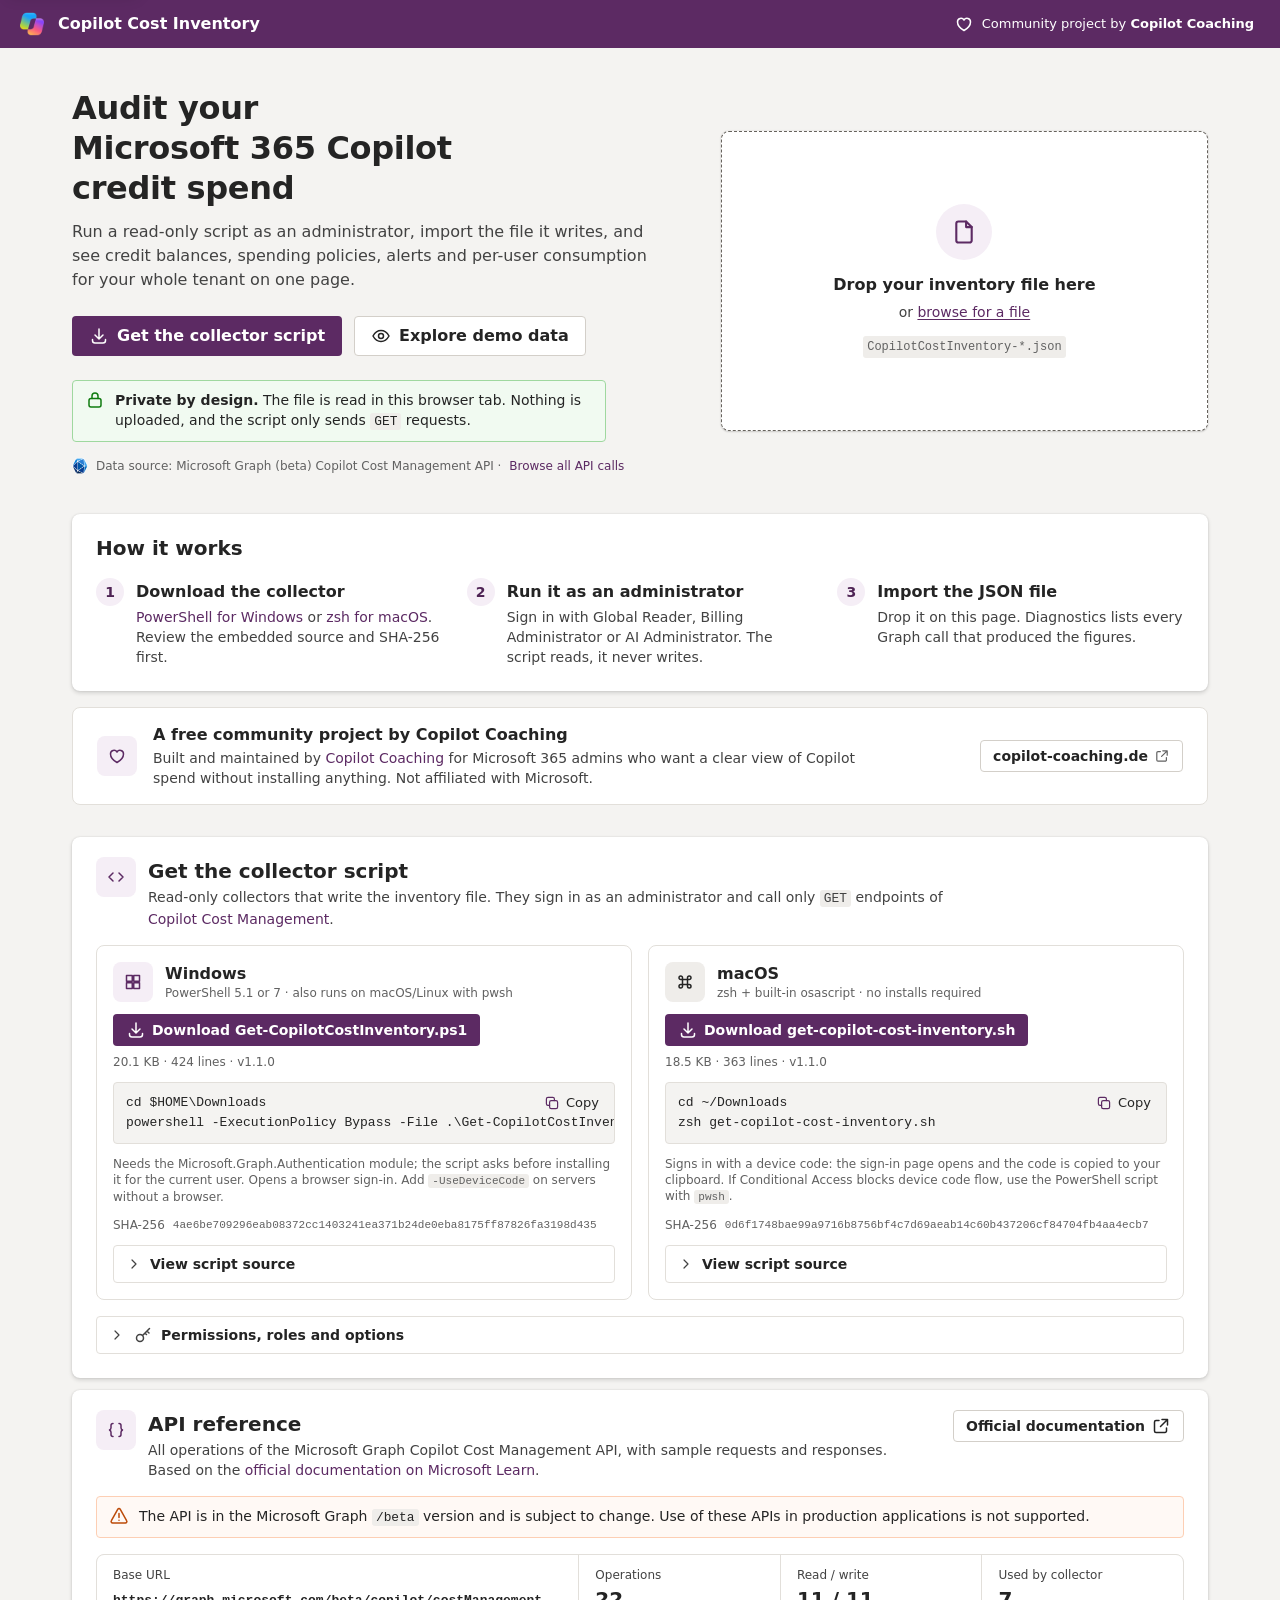
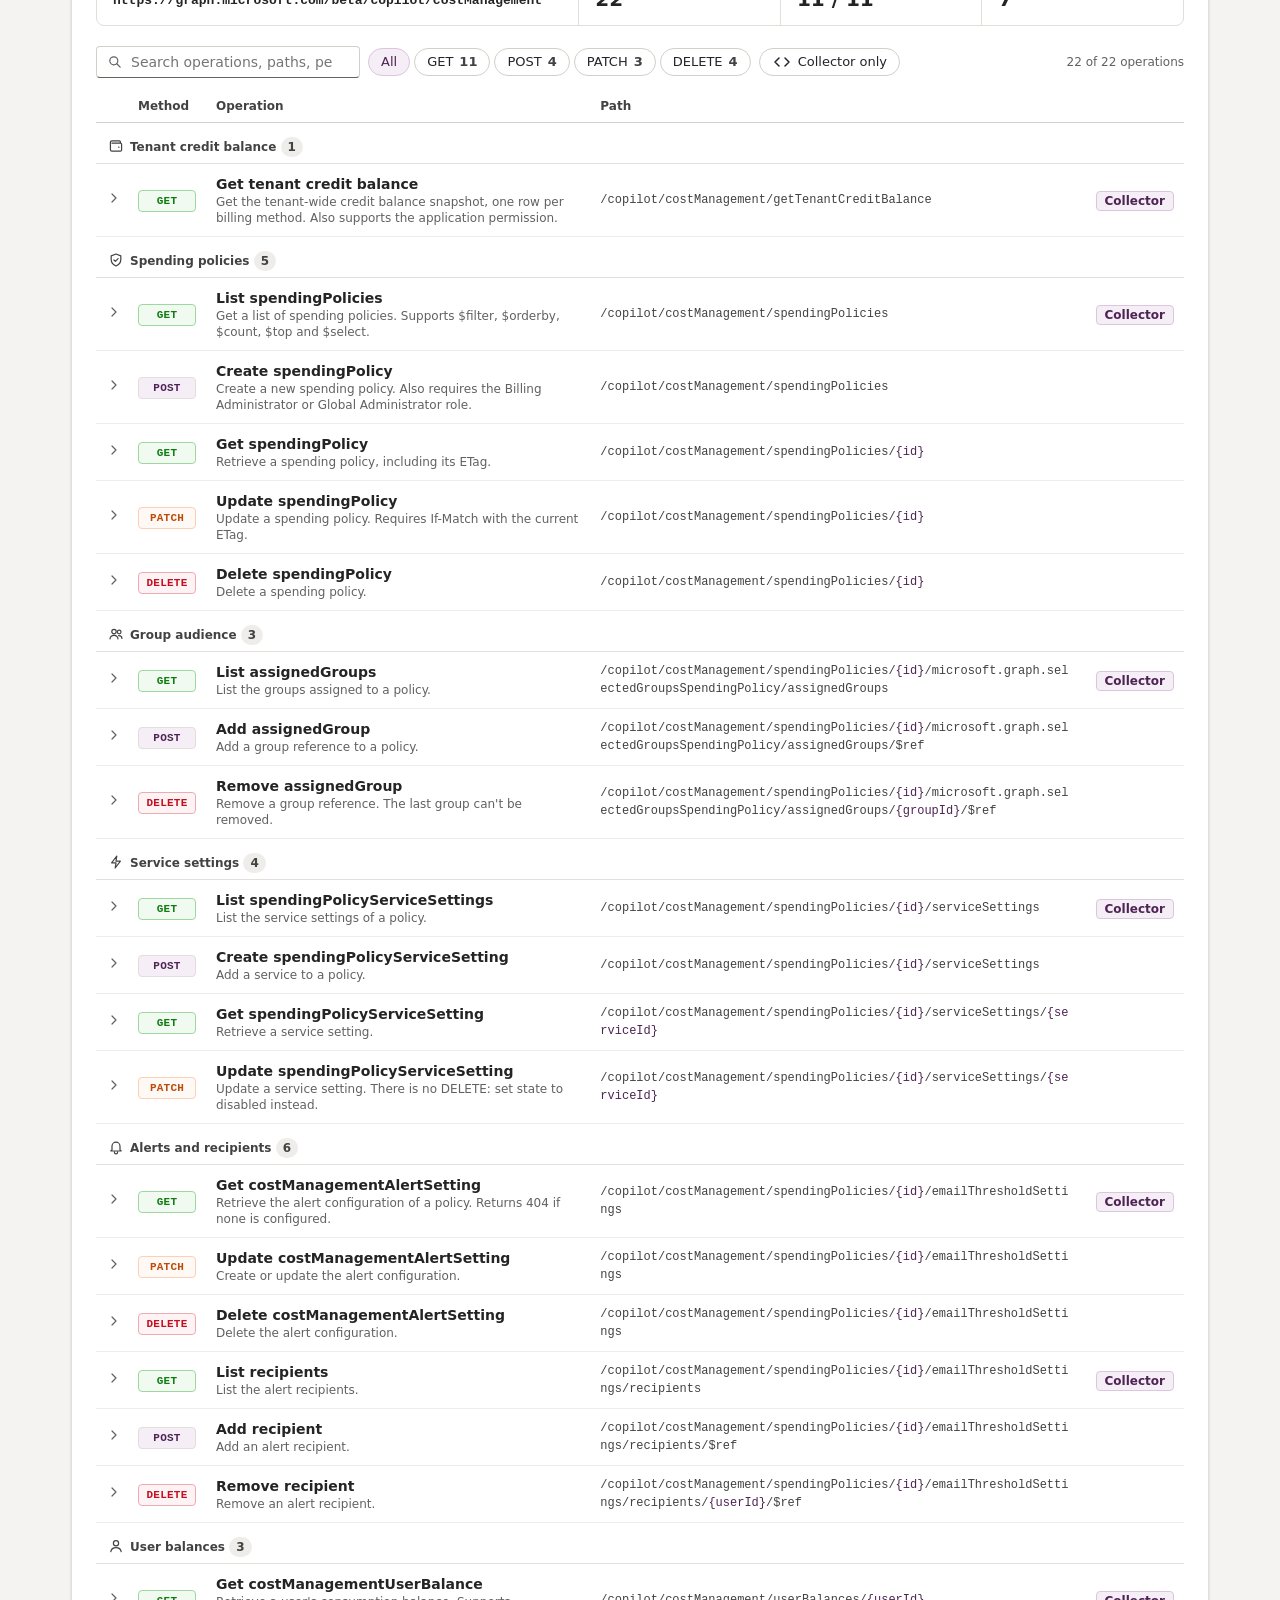
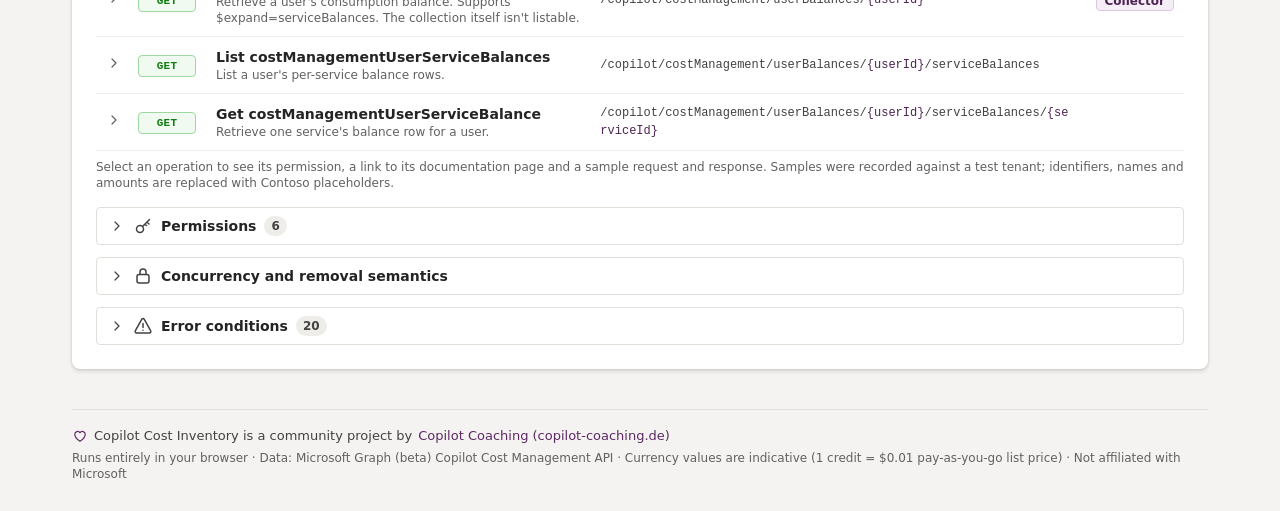
==== commit 872a6ca5: "feat: enhance currency handling and user interface for cost inventory - Updated PRICING constants to" ====
--- a/index.html
+++ b/index.html
@@ -153,12 +153,8 @@
 /* ---------- command bar ---------- */
 .cmdbar { position: sticky; top: 48px; z-index: 30; display: flex; flex-wrap: wrap; align-items: center; gap: 4px; margin: 0 -32px 16px; padding: 8px 32px; background: var(--bg); border-bottom: 1px solid var(--stroke); }
 .unit-label { font-size: 13px; color: var(--fg2); margin-right: 8px; }
-.unit-switch { position: relative; display: inline-grid; grid-template-columns: repeat(3, 1fr); padding: 2px; border-radius: 4px; background: var(--subtle); border: 1px solid var(--stroke); }
-.unit-switch .thumb { position: absolute; top: 2px; bottom: 2px; left: 2px; width: calc((100% - 4px) / 3); border-radius: 3px; background: var(--card); box-shadow: var(--sh-2);
-  transform: translateX(calc(var(--i, 0) * 100%)); transition: transform .25s var(--decel); }
-.unit-switch button { position: relative; z-index: 1; height: 26px; padding: 0 12px; border: 0; background: none; color: var(--fg2); font-size: 13px; font-weight: 600; cursor: pointer; border-radius: 3px; transition: color .15s; }
-.unit-switch button[aria-checked="true"] { color: var(--brand-fg); }
-.unit-switch button:hover { color: var(--fg1); }
+.unit-switch { height: 30px; padding: 0 28px 0 10px; border-radius: 4px; border: 1px solid var(--stroke); background: var(--card); color: var(--fg1); font-size: 13px; font-weight: 600; cursor: pointer; }
+.unit-switch:hover { border-color: var(--stroke-acc); }
 
 /* ---------- buttons ---------- */
 .btn { display: inline-flex; align-items: center; justify-content: center; gap: 6px; height: 32px; padding: 0 12px; border-radius: 4px; border: 1px solid var(--stroke-2); background: var(--card); color: var(--fg1);
@@ -719,12 +715,13 @@
       <button class="btn subtle" data-action="home" title="Close this file and return to the start page"><svg class="i" aria-hidden="true"><use href="#i-dismiss"/></svg><span class="lbl">Close file</span></button>
       <span class="spacer"></span>
       <span class="unit-label" id="unitLabel">Amounts in</span>
-      <div class="unit-switch" role="radiogroup" aria-labelledby="unitLabel">
-        <span class="thumb" aria-hidden="true"></span>
-        <button role="radio" data-unit="credits" title="Copilot Credits">Credits</button>
-        <button role="radio" data-unit="usd" title="US dollar (1 credit = $0.01)">US $</button>
-        <button role="radio" data-unit="eur" title="Euro (average exchange rate)">Euro</button>
-      </div>
+      <select class="unit-switch" id="unitSelect" aria-labelledby="unitLabel">
+        <option value="credits">Credits</option>
+        <option value="usd">US $</option>
+        <option value="eur">Euro</option>
+        <option value="nzd">NZ $</option>
+        <option value="aud">AU $</option>
+      </select>
     </div>
 
     <!-- ============================== Landing ============================== -->
@@ -843,15 +840,20 @@
 <script>
 "use strict";
 /* ---------- embedded content (filled by build.mjs) ---------- */
-const EMBED = /*@EMBED@*/ {"ps1":{"name":"Get-CopilotCostInventory.ps1","version":"1.1.0","bytes":20196,"lines":424,"sha256":"507fb0707525bca41b5e68d9939e5cfa064b194d88769498ef3789c8dbdc1b43","b64":"[base64]/[base64]/[base64]"},"sh":{"name":"get-copilot-cost-inventory.sh","version":"1.1.0","bytes":18627,"lines":363,"sha256":"fd6559139b06b28d9037c76e2cd69f6de442c0b8c6173e0635e8909b09f59110","b64":"[base64]/[base64]/[base64]/[base64]/[base64]/JGV4cGFuZD1zZXJ2aWNlQmFsYW5jZXNgKTsKICAgICAgdXNlcnMucHVzaChPYmplY3QuYXNzaWduKHt9LCB1LCB7IGdyb3VwSWRzOiB1c2VyR3JvdXBzW3UuaWRdIHx8IFtdLCBiYWxhbmNlOiBvayhyKSA/IHIuYm9keSA6IG51bGwsIGVycm9yOiBvayhyKSA/[base64]"}} /*@END@*/;
+const EMBED = /*@EMBED@*/ {"ps1":{"name":"Get-CopilotCostInventory.ps1","version":"1.1.0","bytes":20620,"lines":424,"sha256":"4ae6be709296eab08372cc1403241ea371b24de0eba8175ff87826fa3198d435","b64":"[base64]/[base64]"},"sh":{"name":"get-copilot-cost-inventory.sh","version":"1.1.0","bytes":18990,"lines":363,"sha256":"0d6f1748bae99a9716b8756bf4c7d69aeab14c60b437206cf84704fb4aa4ecb7","b64":"[base64]/[base64]/[base64]/[base64]/[base64]/IHIuYm9keSA6IG51bGwsIGVycm9yOiBvayhyKSA/[base64]"}} /*@END@*/;
 
 /* ---------- constants ---------- */
-const PRICING = { usdPerCredit: 0.01, eurPerUsd: 0.92 }; // PAYG list price per Copilot Credit; generic average EUR rate
+const PRICING = {
+  usdPerCredit: 0.01,
+  rates: { eur: 0.89509, nzd: 1.7743, aud: 1.4236 },
+  ratesDate: "2026-10-30",
+  ratesSource: "https://api.frankfurter.dev/v1/latest?from=USD&to=EUR,NZD,AUD",
+}; // PAYG list price per Copilot Credit; rates are USD exchange rates from Frankfurter
 const SERVICE_LABELS = { cowork: "Copilot Cowork", workIQ: "Work IQ", sharePointCopilot: "SharePoint Copilot", oneDriveCopilot: "OneDrive Copilot" };
 const SERVICE_LOGOS = { cowork: "cowork", sharePointCopilot: "sharepoint", oneDriveCopilot: "onedrive" }; // product logos, .lg-* in styles.css
 const SERVICE_COLORS = ["var(--v1)", "var(--v2)", "var(--v3)", "var(--v4)", "var(--v5)", "var(--v6)", "var(--v7)", "var(--v8)"]; // Fluent data-viz order, light and dark values in styles.css
 const BILLING_LABELS = { prepaidCredits: "Prepaid credits", payAsYouGo: "Pay-as-you-go" };
-const UNITS = ["credits", "usd", "eur"];
+const UNITS = ["credits", "usd", "eur", "nzd", "aud"];
 const REDUCED = matchMedia("(prefers-reduced-motion: reduce)").matches;
 const state = { data: null, model: null, fileName: "", unit: localStorage.getItem("cci-unit") || "credits", userLimit: 200 };
 
@@ -880,10 +882,11 @@
 
 function fmtMoney(cr, unit = state.unit) {
   if (cr == null || isNaN(cr)) return "&ndash;";
-  if (unit === "usd" || unit === "eur") {
+  if (unit !== "credits") {
     const usd = cr * PRICING.usdPerCredit;
-    const v = unit === "usd" ? usd : usd * PRICING.eurPerUsd;
-    return new Intl.NumberFormat(undefined, { style: "currency", currency: unit === "usd" ? "USD" : "EUR" }).format(v);
+    const currency = { usd: "USD", eur: "EUR", nzd: "NZD", aud: "AUD" }[unit] || "USD";
+    const v = unit === "usd" ? usd : usd * PRICING.rates[unit];
+    return new Intl.NumberFormat(undefined, { style: "currency", currency }).format(v);
   }
   const a = Math.abs(cr);
   return nf(cr, a >= 1000 ? 0 : a >= 10 ? 1 : 2) + creditGlyph;
@@ -1017,9 +1020,8 @@
   const changed = state.unit !== unit;
   state.unit = UNITS.includes(unit) ? unit : "credits";
   localStorage.setItem("cci-unit", state.unit);
-  const sw = $(".unit-switch");
-  sw.style.setProperty("--i", UNITS.indexOf(state.unit));
-  $$("button", sw).forEach((b) => b.setAttribute("aria-checked", String(b.dataset.unit === state.unit)));
+  const sw = $("#unitSelect");
+  sw.value = state.unit;
   $$(".m").forEach((el) => (el.innerHTML = fmtMoney(Number(el.dataset.cr), el.dataset.alt ? altUnit() : state.unit)));
   if (changed && !REDUCED) {
     const d = $("#dash");
@@ -1602,7 +1604,7 @@
   const enabled = m.policies.filter((p) => p.status === "enabled").length;
   const withAlerts = m.policies.filter((p) => p.alertSettings && p.alertSettings.isEnabled).length;
   const cnt = (s) => m.users.filter((u) => u.status === s).length;
-  const atLimit = m.buckets.limit, errs = cnt("error"), limited = cnt("blocked") + cnt("partial");
+  const atLimit = m.buckets.limit, errs = cnt("error"), limited = cnt("blocked") + cnt("partial"), consuming = m.users.filter((u) => u.total > 0).length;
   const attention = m.users.filter((u) => u.status !== "allowed" || u.bucket === "limit").length;
   const top = m.services[0] && m.svcTotals[m.services[0]] > 0 ? m.services[0] : null;
   const errors = Array.isArray(d.errors) ? d.errors : [];
@@ -1661,11 +1663,12 @@
       <label class="search">${ic("i-search")}<input id="uq" type="search" placeholder="Search name or UPN" aria-label="Search users"></label>
       <div class="pills" role="group" aria-label="Quick filter">
         <button class="pill" data-action="ufilter" data-v="">All <b>${m.users.length}</b></button>
+        <button class="pill" data-action="ufilter" data-v="consuming">Consuming <b>${consuming}</b></button>
         <button class="pill" data-action="ufilter" data-v="limited">Limited <b>${limited}</b></button>
         <button class="pill" data-action="ufilter" data-v="error">Errors <b>${errs}</b></button>
       </div>
       <select id="ustatus" aria-label="Filter by status">
-        <option value="">All statuses</option><option value="allowed">Allowed</option><option value="limited">Blocked / limited</option><option value="error">Errors</option><option value="none">No balance</option>
+        <option value="">All statuses</option><option value="consuming" selected>Consumption &gt; 0</option><option value="allowed">Allowed</option><option value="limited">Blocked / limited</option><option value="error">Errors</option><option value="none">No balance</option>
       </select>
       <select id="upolicy" aria-label="Filter by policy"><option value="">All policies</option>${m.policies.map((p) => `<option value="${esc(p.id)}">${esc(p.displayName)}</option>`).join("")}</select>
       <select id="usort" aria-label="Sort"><option value="use">Highest consumption</option><option value="pct">Highest limit usage</option><option value="name">Name A-Z</option><option value="rem">Lowest remaining</option></select>
@@ -1714,7 +1717,7 @@
       <ul class="legend">${used.map((b, i) => `<li><i class="sw" style="--c:${colors[i % colors.length]}"></i>${esc(BILLING_LABELS[b.billingMethod] || splitCamel(b.billingMethod))}<b>${pctText(num(b.consumedQuantity) / totalUsed)}</b></li>`).join("")}</ul>
     </div>` : "";
   return `${head}<div class="balance">${ring}<dl class="kvl">${rows.join("")}</dl></div>${mix}
-    <p class="fine">As of ${fmtDate(asOf && asOf.lastModifiedDateTime)}. Currency view: 1 credit = $${PRICING.usdPerCredit.toFixed(2)} pay-as-you-go list price, &euro; at ${PRICING.eurPerUsd} per $. Indicative only.</p>`;
+    <p class="fine">As of ${fmtDate(asOf && asOf.lastModifiedDateTime)}. Currency view: 1 credit = $${PRICING.usdPerCredit.toFixed(2)} pay-as-you-go list price. Exchange rates for EUR, NZD and AUD are from ${esc(PRICING.ratesDate)} via <a href="${esc(PRICING.ratesSource)}" target="_blank" rel="noopener">Frankfurter</a>. Indicative only.</p>`;
 }
 
 function renderServices() {
@@ -1810,7 +1813,7 @@
   const q = ($("#uq").value || "").trim().toLowerCase(), st = $("#ustatus").value, pol = $("#upolicy").value, sort = $("#usort").value;
   let list = m.users.filter((u) =>
     (!q || `${u.displayName} ${u.userPrincipalName}`.toLowerCase().includes(q)) &&
-    (!st || (st === "limited" ? u.status === "blocked" || u.status === "partial" : u.status === st)) &&
+    (!st || (st === "consuming" ? u.total > 0 : st === "limited" ? u.status === "blocked" || u.status === "partial" : u.status === st)) &&
     (!pol || u.policyIds.includes(pol)));
   const remVal = (u) => (u.remaining && !isUnlimited(u.remaining) ? num(u.remaining.value) : Infinity);
   if (sort === "name") list.sort((a, b) => String(a.displayName).localeCompare(String(b.displayName)));
@@ -1944,15 +1947,15 @@
   const m = state.model;
   const cell = (v) => { let s = v == null ? "" : String(v); if (/^[=+\-@\t\r]/.test(s)) s = "'" + s; return /[",\n;]/.test(s) ? `"${s.replace(/"/g, '""')}"` : s; };
   const q = (x) => (!x ? "" : isUnlimited(x) ? "unlimited" : x.value);
-  const head = ["displayName", "userPrincipalName", "userType", "groups", "status", "serviceId", "policy", "consumedCredits", "consumedUSD", "consumedEUR", "periodLimit", "perUserLimit", "effectiveCapacity", "remaining", "isConsumptionAllowed", "accessDecisionReason", "asOf", "error"];
+  const head = ["displayName", "userPrincipalName", "userType", "groups", "status", "serviceId", "policy", "consumedCredits", "consumedUSD", "consumedEUR", "consumedNZD", "consumedAUD", "periodLimit", "perUserLimit", "effectiveCapacity", "remaining", "isConsumptionAllowed", "accessDecisionReason", "asOf", "error"];
   const rows = [];
   for (const u of filteredUsers()) {
     const base = [u.displayName, u.userPrincipalName, u.userType, (u.groupIds || []).map((g) => m.groupNames[g] || g).join(" | "), u.status];
     const err = u.error ? `${u.error.status} ${u.error.code || ""} ${u.error.innerCode || ""}`.trim() : "";
-    if (!u.sb.length) { rows.push([...base, "", "", "", "", "", "", "", "", "", "", "", "", err]); continue; }
+    if (!u.sb.length) { rows.push([...base, "", "", "", "", "", "", "", "", "", "", "", "", "", "", err]); continue; }
     for (const x of u.sb) {
       const c = num(x.consumedQuantity), usd = c * PRICING.usdPerCredit;
-      rows.push([...base, x.serviceId, (m.pById[x.spendingPolicyId] || {}).displayName || x.spendingPolicyId, c, usd.toFixed(4), (usd * PRICING.eurPerUsd).toFixed(4),
+      rows.push([...base, x.serviceId, (m.pById[x.spendingPolicyId] || {}).displayName || x.spendingPolicyId, c, usd.toFixed(4), (usd * PRICING.rates.eur).toFixed(4), (usd * PRICING.rates.nzd).toFixed(4), (usd * PRICING.rates.aud).toFixed(4),
         q(x.configuredPeriodLimit), q(x.configuredPerUserLimit), q(x.effectiveCapacityQuantity), q(x.remainingQuantity), x.isConsumptionAllowed, x.accessDecisionReason, x.dataStatus && x.dataStatus.lastModifiedDateTime, err]);
     }
   }
@@ -2229,6 +2232,42 @@
   r.onerror = () => toast("Could not read the file.", true);
   r.readAsText(file);
 }
+async function autoLoadInventory() {
+  if (state.data || location.protocol === "file:") return;
+  const directory = new URL(".", location.href);
+  let links;
+  try {
+    const response = await fetch(directory, { cache: "no-store" });
+    if (!response.ok) return;
+    const html = await response.text();
+    links = [...new DOMParser().parseFromString(html, "text/html").querySelectorAll("a[href]")]
+      .map((a) => new URL(a.getAttribute("href"), directory))
+      .filter((url) => url.origin === directory.origin && url.pathname.startsWith(directory.pathname))
+      .filter((url) => !url.pathname.slice(directory.pathname.length).includes("/"))
+      .filter((url) => /^CopilotCostInventory-[^/]+\.json$/i.test(decodeURIComponent(url.pathname.split("/").pop() || "")))
+      .sort((a, b) => b.pathname.localeCompare(a.pathname));
+  } catch (_) {
+    return;
+  }
+  for (const url of links) {
+    if (state.data) return;
+    let response;
+    try {
+      response = await fetch(url, { cache: "no-store" });
+    } catch (_) {
+      continue;
+    }
+    if (!response.ok) continue;
+    let text;
+    try {
+      text = await response.text();
+    } catch (_) {
+      continue;
+    }
+    const loaded = loadInventory(text, decodeURIComponent(url.pathname.split("/").pop()));
+    if (loaded) return;
+  }
+}
 function goHome() {
   document.body.dataset.view = "landing";
   document.title = "Copilot Cost Inventory";
@@ -2282,7 +2321,7 @@
     readFile(e.dataTransfer.files[0]);
   });
 
-  $$(".unit-switch button").forEach((b) => b.addEventListener("click", () => setUnit(b.dataset.unit)));
+  $("#unitSelect").addEventListener("change", (e) => setUnit(e.target.value));
 
   document.addEventListener("click", (e) => {
     const row = e.target.closest("tr.xrow");
@@ -2348,6 +2387,7 @@
 try { if (localStorage.getItem("cci-nav") === "collapsed") setNav(true, false); } catch (_) { /* storage blocked */ }
 observeReveals();
 if (/[?#&]demo\b/.test(location.search + location.hash)) loadInventory(JSON.stringify(demoData()), "demo-data.json");
+else autoLoadInventory();
 
 </script>
 </body>
